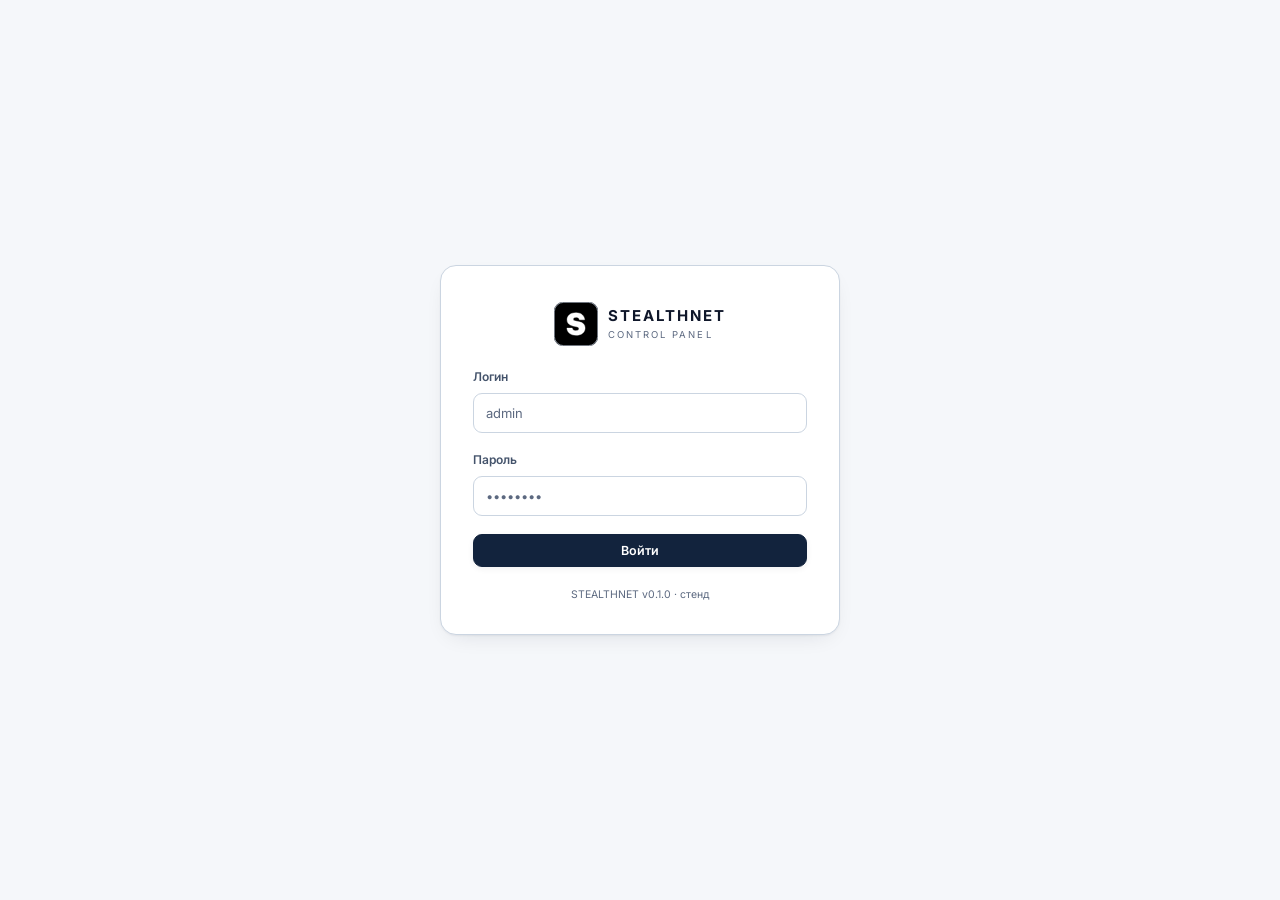
==== web/index.html @ bac50a5b "Allow unassigned nodes throughout installation and profile rehearsals" ====
<!doctype html>
<html lang="ru">
<head>
<meta charset="utf-8">
<meta name="viewport" content="width=device-width, initial-scale=1">
<title>STEALTHNET — панель управления VPN</title>
<link rel="stylesheet" href="app.css?v=20260913photos1">
<link rel="stylesheet" href="nodes-console.css?v=20260913-v015-nodes">
<link rel="stylesheet" href="panel-ui.css?v=20260913-languages2">
<link rel="stylesheet" href="subscription-studio.css?v=20260913-languages2">
<link rel="stylesheet" href="infra-console.css?v=20260913-languages2">
<link rel="stylesheet" href="cabinet-admin.css?v=20260913-languages2">
<link rel="stylesheet" href="panel-release.css?v=20260913-languages2">
<link rel="stylesheet" href="profile-workshop.css?v=20260913-v014-profiles">
</head>
<body>
<div id="app" class="app"></div>
<div class="toasts" id="toasts"></div>
<div id="layers"></div>
<script src="theme.js?v=20260913-languages2"></script>
<script src="i18n.js?v=20260913-v010-profiles"></script>
<script src="core.js?v=20260913-staff-delivery"></script>
<script src="countries.js?v=20260913-languages2"></script>
<script src="charts.js?v=20260913-languages2"></script>
<script src="presets.js?v=20260913-languages2"></script>
<script src="api.js?v=20260913photos1"></script>
<script src="p-home.js?v=20260913-languages2"></script>
<script src="p-sales.js?v=20260913photos1"></script>
<script src="p-users.js?v=20260913-languages2"></script>
<script src="p-infra.js?v=20260913-v010-profiles"></script>
<script src="p-nodes.js?v=20260913-v015-nodes"></script>
<script src="p-bot.js?v=20260913-languages2"></script>
<script src="subscription-studio.js?v=20260913-languages2"></script>
<script src="p-sub.js?v=20260913-languages2"></script>
<script src="p-audit.js?v=20260913-languages2"></script>
<script src="p-cabinet.js?v=20260913-languages2"></script>
<script src="p-team.js?v=20260913-staff-delivery"></script>
<script src="p-tools.js?v=20260913-staff-delivery"></script>
<script src="i18n-extra.js?v=20260913-v015-nodes"></script>
<script src="help-en.js?v=20260913-v015-nodes"></script>
<script src="help.js?v=20260913-v015-nodes"></script>
<script src="nodes-console.js?v=20260913-languages2"></script>
<script src="infra-console.js?v=20260913-languages2"></script>
<script src="panel-release.js?v=20260913-v010-profiles"></script>
<script src="profile-workshop.js?v=20260913-v015-nodes"></script>
<script>bootApp();</script>
</body>
</html>
---- web/app.css ----
@import url('https://fonts.googleapis.com/css2?family=Inter:wght@400;500;600;700&family=JetBrains+Mono:wght@400;500;600&display=swap');
/* ─────────────────────────── ТЕМА ───────────────────────────
   Панель для дела, а не для скриншота: светлый интерфейс по
   умолчанию, тёмный — переключателем в шапке. Ниже только смысловые
   имена: «поверхность», «граница», «опасно». Ни один блок не знает
   конкретных цветов, поэтому смена темы не требует править вёрстку.

   Цвет здесь — признак смысла, а не украшение: акцент означает
   «главное действие», зелёный — «в порядке», красный — «авария», и
   так во всей панели без исключений.                              */
:root{
  --bg:#F5F7FA;              /* рабочая область */
  --sidebar:#FFFFFF;         /* меню и шапка */
  --surface:#FFFFFF;         /* карточки, таблицы */
  --surface-2:#FFFFFF;       /* окна, поля ввода */
  --surface-3:#F1F5F9;       /* чипы, вторичные плашки */
  --surface-4:#E2E8F0;       /* активные вторичные плашки */
  --border:#E4E9F0; --border-hi:#CBD5E1;
  --hover:rgba(15,23,42,.045);
  --shadow:0 1px 2px rgba(15,23,42,.05), 0 8px 24px -12px rgba(15,23,42,.16);
  --shadow-lift:0 12px 40px rgba(15,23,42,.14);
  --shadow-modal:0 24px 70px rgba(15,23,42,.22);
  --scrim:rgba(15,23,42,.42);   /* затемнение под окном */
  --edge-shadow:rgba(15,23,42,.16);  /* подсказка «есть что прокрутить» */
  /* Третий уровень был #748099 — на белом это 3.97:1, ниже нормы для
     мелкого текста, а им набрана половина подписей в панели. Затемнён
     до уровня, который проходит и на белом, и на серых плашках. */
  --text:#0F172A; --text-2:#44536B; --text-3:#5C6980;

  /* Бирюзовый берём тёмного оттенка: на белом фоне светлый бирюзовый
     не проходит по контрасту, и подпись на кнопке становится мутной. */
  /* Главное действие — глубокий тёмно-синий: он даёт нужный контраст на
     белом и выглядит спокойнее кислотной заливки. Бирюзовый оставлен
     акцентом графиков, активных пунктов и фокуса. */
  --primary:#12233D; --primary-hi:#1D3A63; --on-primary:#FFFFFF;
  --accent:#0E7490; --accent-hi:#0891B2; --on-accent:#FFFFFF;
  --accent-dim:#E1F3F8; --accent-glow:rgba(8,145,178,.28);

  --ok:#0C7A53; --warn:#9A5308; --err:#C42B22; --info:#1D4ED8;
  /* Те же цвета, но для текста на своей же светлой подложке: зелёный
     на бледно-зелёном при 11 пикселях не дотягивал до нормы чтения. */
  --ok-ink:#07603F; --warn-ink:#7C4206; --err-ink:#A6231B;
  --info-ink:#1739A8; --violet-ink:#5B21B6;
  --violet:#7C3AED; --cyan:#0E7490; --pink:#BE185D;

  /* Доля цвета в подложке значка или плашки. На светлом фоне заливка
     должна быть едва заметной, на тёмном — плотнее, иначе не видно. */
  --tint:12%;
  --tint-hi:20%;

  /* Код остаётся тёмным в обеих темах: подсветка синтаксиса
     рассчитана на тёмный фон, а светлая её версия читается хуже. */
  --code-bg:#0F172A; --code-fg:#D6E0EE; --code-dim:#64748B;

  --font-ui:'Inter',-apple-system,"SF Pro Text",system-ui,sans-serif;
  --font-mono:'JetBrains Mono',ui-monospace,"SF Mono",Menlo,monospace;
  --r-sm:8px; --r-md:12px; --r-lg:16px;

  /* Шаг сетки. Отступы «на глаз» — главная причина, почему аккуратный
     по частям интерфейс в целом выглядит неряшливо: каждый экран
     оказывается чуть-чуть в своём ритме. Все вертикальные интервалы
     кратны четырём и берутся отсюда. */
  --s-1:4px; --s-2:8px; --s-3:12px; --s-4:16px; --s-5:20px; --s-6:24px; --s-8:32px;

  /* Размеры текста. Их было полтора десятка, включая 13.5 и 12.5 в
     соседних блоках — разница незаметна поодиночке и создаёт кашу
     вместе. Оставлены пять ступеней с ясным назначением. */
  --t-xs:11px;    /* подписи под полями, служебные пометки */
  --t-sm:12px;    /* второстепенный текст, ячейки таблиц */
  --t-md:13px;    /* основной текст интерфейса */
  --t-lg:15px;    /* заголовки карточек и модалок */
  --t-xl:19px;    /* заголовок страницы */
  --t-cap:10.5px; /* НАДПИСИ КАПСОМ */

  /* Заголовок капсом встречается в карточках, таблицах и формах — и
     везде набран по-своему. Один набор на всех. */
  --cap:600 var(--t-cap)/1.2 var(--font-ui);
  --cap-ls:.11em;
}

/* Тёмная тема. Не «то же самое, но чернее»: на тёмном фоне работают
   другие оттенки статусов — тёмно-зелёный со светлого фона на тёмном
   выглядит грязным пятном, поэтому цвета берутся светлее и мягче. */
[data-theme="dark"]{
  --bg:#0B1220;
  --sidebar:#0F172A;
  --surface:#121C2E;
  --surface-2:#16233A;
  --surface-3:#1D2C45;
  --surface-4:#274058;
  --border:rgba(148,163,184,.18); --border-hi:rgba(148,163,184,.34);
  --hover:rgba(255,255,255,.055);
  --shadow:0 1px 2px rgba(0,0,0,.4), 0 8px 24px -12px rgba(0,0,0,.6);
  --shadow-lift:0 12px 40px rgba(0,0,0,.5);
  --shadow-modal:0 24px 70px rgba(0,0,0,.6);
  --scrim:rgba(3,7,18,.66);
  --edge-shadow:rgba(0,0,0,.5);
  --text:#E9EFF8; --text-2:#AFC0D6; --text-3:#93A5BE;

  /* На тёмном фоне тёмно-синяя кнопка сливается с подложкой, поэтому
     главное действие здесь — тот же бирюзовый. */
  --primary:#22D3EE; --primary-hi:#67E8F9; --on-primary:#062733;
  --accent:#22D3EE; --accent-hi:#67E8F9; --on-accent:#062733;
  --accent-dim:rgba(34,211,238,.15); --accent-glow:rgba(34,211,238,.35);

  --ok:#34D399; --warn:#FBBF24; --err:#F87171; --info:#60A5FA;
  --violet:#A78BFA; --cyan:#22D3EE; --pink:#F472B6;
  /* На тёмной подложке текст плашки, наоборот, осветляем: насыщенный
     цвет заливки и такой же цвет текста дают мутное пятно. */
  --ok-ink:#6EE7B7; --warn-ink:#FCD34D; --err-ink:#FCA5A5;
  --info-ink:#93C5FD; --violet-ink:#C4B5FD;

  --tint:16%;
  --tint-hi:26%;
  --code-bg:#080F1C; --code-fg:#CBD5E1; --code-dim:#5C6E88;
}
/* Заливка «цветом смысла»: одна запись вместо десятка rgba, и доля
   подмешивания меняется вместе с темой. */
.tint-ok{background:color-mix(in srgb, var(--ok) var(--tint), transparent)}
.tint-err{background:color-mix(in srgb, var(--err) var(--tint), transparent)}
/* Единый вид всех надписей капсом: раньше каждая задавала свои
   размер, вес и разрядку. */
.card .label,.tbl th,.form-section>h4,.nav-title,.menu .m-title{
  font:var(--cap);letter-spacing:var(--cap-ls);text-transform:uppercase;color:var(--text-3)}
*{margin:0;padding:0;box-sizing:border-box}
html,body{height:100%}
body{background:var(--bg);color:var(--text);font-family:var(--font-ui);font-size:14px;line-height:1.5;-webkit-font-smoothing:antialiased;overflow:hidden}
/* Фон ровный. Сетка «в клеточку» поверх всего — примета шаблонных
   тёмных админок: она ничего не сообщает, зато сразу выдаёт себя. */
::selection{background:var(--accent-dim);color:var(--accent)}
::-webkit-scrollbar{width:10px;height:10px}
::-webkit-scrollbar-thumb{background:var(--border);border-radius:6px;border:3px solid var(--bg)}
::-webkit-scrollbar-thumb:hover{background:var(--border-hi)}
.num{font-family:var(--font-mono);font-variant-numeric:tabular-nums;letter-spacing:-.01em}
svg{flex:none;stroke:currentColor}
button{font-family:var(--font-ui)}

/* ═══ LAYOUT ═══ */
.app{display:grid;grid-template-columns:236px minmax(0,1fr);grid-template-rows:56px minmax(0,1fr) 32px;
  grid-template-areas:"side top" "side main" "side status";height:100vh;position:relative;z-index:1}
.app.auth-mode{display:flex;align-items:center;justify-content:center}

/* ═══ SIDEBAR ═══ */
.side{grid-area:side;background:var(--surface);border-right:1px solid var(--border);display:flex;flex-direction:column;padding:14px 12px 10px;overflow-y:auto}
.logo{display:flex;align-items:center;gap:10px;padding:4px 8px 14px;cursor:pointer}
.logo-mark{position:relative;flex:none;display:inline-flex}
.logo-mark svg{width:100%;height:100%;display:block}
.logo-mark::after{content:"";position:absolute;inset:-3px;border-radius:28%;border:1px solid var(--border-hi);opacity:0;animation:ping 3.6s cubic-bezier(0,0,.2,1) infinite}
@keyframes ping{0%{transform:scale(.78);opacity:.55}70%{transform:scale(1.22);opacity:0}100%{opacity:0}}
.logo-name{font-weight:700;font-size:15px;letter-spacing:.14em}
.logo-sub{font-size:9.5px;color:var(--text-3);letter-spacing:.22em;margin-top:1px}
.nav-group{margin-top:12px}
.nav-title{font-size:10px;font-weight:600;letter-spacing:.16em;color:var(--text-3);text-transform:uppercase;padding:0 10px 5px}
.nav-item{display:flex;align-items:center;gap:10px;padding:6.5px 10px;border-radius:var(--r-sm);color:var(--text-2);cursor:pointer;position:relative;font-weight:500;font-size:13.5px;
  transition:background .16s,color .16s;border:1px solid transparent;user-select:none;text-decoration:none}
.nav-item svg{width:16px;height:16px;stroke:currentColor}
.nav-item:hover{background:var(--hover);color:var(--text)}
.nav-item.active{background:var(--accent-dim);color:var(--accent);border-color:color-mix(in srgb, var(--accent) 14%, transparent)}
.nav-item.active::before{content:"";position:absolute;left:-12px;top:20%;bottom:20%;width:2px;border-radius:2px;background:var(--accent)}
.nav-badge{margin-left:auto;font-size:10.5px;padding:1px 7px;border-radius:20px;background:var(--hover);color:var(--text-2);font-family:var(--font-mono)}
.nav-badge.alert{background:color-mix(in srgb, var(--err) 14%, transparent);color:var(--err)}
.side-bottom{margin-top:auto;padding-top:12px;border-top:1px solid var(--border)}
.side-user{display:flex;align-items:center;gap:10px;padding:8px 10px;border-radius:var(--r-sm);cursor:pointer}
.side-user:hover{background:var(--hover)}
.avatar{width:28px;height:28px;border-radius:8px;flex:none;background:var(--accent-dim);display:flex;align-items:center;justify-content:center;color:var(--accent);font-weight:700;font-size:12px;border:1px solid color-mix(in srgb, var(--accent) 25%, transparent)}
.side-user b{font-size:12.5px;display:block;line-height:1.2}
.side-user span{font-size:11px;color:var(--text-3)}

/* ═══ TOPBAR ═══ */
.top{grid-area:top;display:flex;align-items:center;gap:12px;padding:0 20px;border-bottom:1px solid var(--border);background:color-mix(in srgb, var(--sidebar) 84%, transparent);backdrop-filter:blur(12px)}
.crumb{display:flex;align-items:center;gap:8px;font-size:13px;color:var(--text-3);white-space:nowrap}
.crumb b{color:var(--text);font-weight:600}
.crumb svg{width:12px;height:12px;stroke:var(--text-3)}
.search{margin-left:auto;display:flex;align-items:center;gap:8px;width:280px;background:var(--surface-2);border:1px solid var(--border);border-radius:10px;padding:7px 12px;color:var(--text-3);cursor:pointer;transition:border-color .16s;font-size:13px}
.search:hover{border-color:var(--border-hi)}
.search svg{width:14px;height:14px;stroke:var(--text-3)}
.search .kbd{margin-left:auto}
.kbd{font-family:var(--font-mono);font-size:10.5px;border:1px solid var(--border-hi);border-radius:5px;padding:1px 6px;color:var(--text-2);background:var(--surface-3)}
.env{display:flex;align-items:center;gap:7px;font-family:var(--font-mono);font-size:11px;letter-spacing:.08em;color:var(--accent);background:var(--accent-dim);border:1px solid color-mix(in srgb, var(--accent) 20%, transparent);border-radius:20px;padding:4px 12px;white-space:nowrap}
.env .dot{width:6px;height:6px;border-radius:50%;background:var(--accent);box-shadow:0 0 8px var(--accent-glow);animation:breathe 2.4s ease-in-out infinite}
@keyframes breathe{50%{opacity:.4}}
.icon-btn{width:34px;height:34px;border-radius:9px;display:flex;align-items:center;justify-content:center;border:1px solid var(--border);background:var(--surface-2);cursor:pointer;position:relative;transition:border-color .16s;color:var(--text-2)}
.icon-btn:hover{border-color:var(--border-hi);color:var(--text)}
.icon-btn svg{width:16px;height:16px;stroke:currentColor}
.icon-btn .pip{position:absolute;top:7px;right:8px;width:6px;height:6px;border-radius:50%;background:var(--err);border:2px solid var(--surface-2)}

/* ═══ MAIN ═══ */
.main{grid-area:main;overflow-y:auto;padding:22px 24px 40px;position:relative}
.page-head{display:flex;align-items:flex-start;gap:14px;margin-bottom:18px;flex-wrap:wrap}
.page-head h1{font-size:var(--t-xl);font-weight:700;letter-spacing:-.02em;line-height:1.25}
.page-head .desc{font-size:var(--t-sm);color:var(--text-3);margin-top:var(--s-1);max-width:62ch;line-height:1.5}
.page-head .actions{margin-left:auto;display:flex;gap:8px;align-items:center;flex-wrap:wrap}

/* ═══ STATUSBAR ═══ */
.statusbar{grid-area:status;border-top:1px solid var(--border);background:var(--surface);display:flex;align-items:center;gap:20px;padding:0 20px;font-family:var(--font-mono);font-size:10.5px;color:var(--text-3);white-space:nowrap;overflow:hidden}
.statusbar .item{display:flex;align-items:center;gap:7px}
.statusbar .dot{width:5px;height:5px;border-radius:50%;background:var(--ok)}
.statusbar b{color:var(--text-2);font-weight:500}
.statusbar .right{margin-left:auto;display:flex;gap:20px}

/* ═══ CARDS ═══ */
/* Карточка. Отступы из общей шкалы: раньше в разных местах стояли
   13/15/16/18 пикселей, и ряд карточек выглядел неровным. */
.card{background:var(--surface);border:1px solid var(--border);border-radius:var(--r-lg);
  padding:var(--s-4);position:relative;transition:border-color .2s, box-shadow .2s}
.card:hover{border-color:var(--border-hi)}
/* Ряд карточек одной высоты: содержимое разной длины иначе делает
   соседние карточки разными, и строка «плывёт». */
.grid>.card{height:100%}
.grid{align-items:stretch}
.card .label{font-size:11px;font-weight:600;letter-spacing:.1em;text-transform:uppercase;color:var(--text-3);display:flex;align-items:center;gap:7px}
.card .label svg{width:13px;height:13px;stroke:var(--text-3)}
.metric{font-size:22px;font-weight:650;letter-spacing:-.02em;margin-top:var(--s-2)}
.sub-note{font-size:var(--t-xs);color:var(--text-3);margin-top:var(--s-1)}
/* Элемент сетки по умолчанию не уже своего содержимого: один длинный
   блок кода или адрес без пробелов растягивал колонку, а вместе с ней и
   всю страницу — появлялась горизонтальная прокрутка на ровном месте. */
.grid{display:grid;gap:var(--s-3)}
.grid>*{min-width:0}
.card{min-width:0}
/* Длинные строки без пробелов (ключи, адреса, UUID) переносим, а не
   выталкиваем за край. */
.info-row .v,.sub,.sub-note,.hint{overflow-wrap:anywhere}
.g4{grid-template-columns:repeat(4,1fr)} .g3{grid-template-columns:repeat(3,1fr)} .g2{grid-template-columns:repeat(2,1fr)}
@media(max-width:1200px){.g4{grid-template-columns:repeat(2,1fr)}.g3{grid-template-columns:repeat(2,1fr)}}
.section-h{display:flex;align-items:baseline;gap:var(--s-2);margin:var(--s-5) 0 var(--s-3);flex-wrap:wrap}
.section-h h2{font-size:var(--t-md);font-weight:650;letter-spacing:-.01em}
.section-h span{font-size:var(--t-xs);color:var(--text-3)}
.section-h .spacer{flex:1}

/* ═══ BUTTONS ═══ */
.btn{display:inline-flex;align-items:center;justify-content:center;gap:7px;padding:8px 14px;font-size:12.5px;font-weight:600;border-radius:9px;border:1px solid var(--border-hi);background:var(--surface-2);color:var(--text-2);cursor:pointer;transition:all .16s;white-space:nowrap;user-select:none}
.btn svg{width:14px;height:14px;stroke:currentColor}
.btn:hover{color:var(--text);border-color:var(--border-hi)}
.btn.primary{background:var(--primary);border-color:var(--primary);color:var(--on-primary)}
.btn.primary:hover{background:var(--primary-hi);border-color:var(--primary-hi);color:var(--on-primary)}
.btn.danger{background:color-mix(in srgb, var(--err) 10%, transparent);border-color:color-mix(in srgb, var(--err) 30%, transparent);color:var(--err-ink)}
.btn.danger:hover{background:color-mix(in srgb, var(--err) 18%, transparent)}
.btn.ghost{background:transparent;border-color:transparent}
.btn.ghost:hover{background:var(--hover)}
.btn.sm{padding:5px 10px;font-size:11.5px;border-radius:7px}
.btn.sm svg{width:12px;height:12px}
.btn:disabled{opacity:.45;cursor:not-allowed}
.btn.icon-only{padding:8px;width:32px;height:32px}

/* ═══ SEGMENTED ═══ */
.seg{display:inline-flex;background:var(--surface-2);border:1px solid var(--border);border-radius:8px;padding:2px}
.seg button{border:0;background:transparent;color:var(--text-3);font-size:11.5px;font-weight:500;padding:4px 12px;border-radius:6px;cursor:pointer;white-space:nowrap}
.seg button.on{background:var(--surface-4);color:var(--text)}

/* ═══ FORMS ═══ */
.field{margin-bottom:var(--s-4)}
.field label{display:flex;align-items:center;gap:var(--s-1);font-size:var(--t-sm);font-weight:600;color:var(--text-2);margin-bottom:var(--s-1)}
.field label .req{color:var(--err)}
/* Подсказка мелкая везде, а не только внутри .field: вне поля она
   набиралась основным кеглем и читалась как обычный абзац. */
.hint{font-size:var(--t-xs);color:var(--text-3);margin-top:var(--s-1);line-height:1.5}
.inp{width:100%;background:var(--surface-2);border:1px solid var(--border-hi);border-radius:9px;padding:8.5px 12px;font-size:13px;color:var(--text);font-family:var(--font-ui);outline:none;transition:border-color .16s, box-shadow .16s}
.inp:focus{border-color:color-mix(in srgb, var(--accent) 50%, transparent);box-shadow:0 0 0 3px color-mix(in srgb, var(--accent) 8%, transparent)}
.inp::placeholder{color:var(--text-3)}
.inp.mono{font-family:var(--font-mono);font-size:12.5px}
textarea.inp{resize:vertical;min-height:70px;line-height:1.55}
.inp-row{display:flex;gap:10px}
.inp-row>*{flex:1}
.inp-group{display:flex;align-items:stretch}
.inp-group .inp{border-radius:9px 0 0 9px;border-right:0}
.inp-group .suffix{display:flex;align-items:center;padding:0 12px;background:var(--surface-3);border:1px solid var(--border-hi);border-radius:0 9px 9px 0;font-size:12px;color:var(--text-3);font-family:var(--font-mono)}
select.inp{appearance:none;cursor:pointer;background-image:url("data:image/svg+xml,%3Csvg xmlns='http://www.w3.org/2000/svg' width='12' height='12' viewBox='0 0 24 24' fill='none' stroke='%235C6577' stroke-width='2'%3E%3Cpath d='m6 9 6 6 6-6'/%3E%3C/svg%3E");background-repeat:no-repeat;background-position:right 12px center;padding-right:34px}
select.inp option{background:var(--surface-3);color:var(--text)}
/* Переключатель.

   Было так: выключенный — бледная плашка с тёмной точкой, включённый —
   почти такая же бледная плашка с точкой другого оттенка. На светлой
   теме состояния отличались только цветом точки шириной в четырнадцать
   пикселей, и понять положение с одного взгляда было нельзя.

   Стало: положение читается заливкой всей дорожки — серая или цветная, —
   а бегунок всегда белый. Так работают переключатели в телефонах, и
   разбираться в них не приходится. */
.switch{position:relative;width:38px;height:22px;flex:none;cursor:pointer;display:inline-block}
.switch input{opacity:0;width:0;height:0;position:absolute}
.switch .tr{position:absolute;inset:0;background:var(--border-hi);border-radius:22px;
  transition:background .18s;box-shadow:inset 0 0 0 1px color-mix(in srgb, var(--text) 8%, transparent)}
.switch .tr::after{content:"";position:absolute;top:3px;left:3px;width:16px;height:16px;
  border-radius:50%;background:#fff;transition:transform .18s;
  box-shadow:0 1px 3px rgba(15,23,42,.35)}
.switch input:checked+.tr{background:var(--accent);box-shadow:none}
.switch input:checked+.tr::after{transform:translateX(16px)}
/* Видимый фокус: переключатель часто ставят в таблицу, и добраться до
   него с клавиатуры должно быть можно. */
.switch input:focus-visible+.tr{outline:2px solid var(--accent);outline-offset:2px}
.switch input:disabled+.tr{opacity:.45;cursor:not-allowed}
.switch-row{display:flex;align-items:center;gap:12px;padding:10px 0}
.switch-row .sw-txt{flex:1}
.switch-row .sw-txt b{font-size:13px;font-weight:600;display:block}
.switch-row .sw-txt span{font-size:11.5px;color:var(--text-3)}
.check{display:flex;align-items:center;gap:9px;cursor:pointer;font-size:13px;color:var(--text-2);user-select:none}
.check input{appearance:none;width:16px;height:16px;border:1px solid var(--border-hi);border-radius:5px;background:var(--surface-2);cursor:pointer;position:relative;flex:none;transition:all .15s}
.check input:checked{background:var(--accent);border-color:var(--accent)}
.check input:checked::after{content:"";position:absolute;left:4.5px;top:1.5px;width:4px;height:8px;border:solid var(--on-accent);border-width:0 2px 2px 0;transform:rotate(45deg)}
.chips-select{display:flex;flex-wrap:wrap;gap:7px}
.chip-opt{font-size:12px;padding:5px 12px;border-radius:20px;border:1px solid var(--border-hi);background:var(--surface-2);color:var(--text-2);cursor:pointer;transition:all .15s;user-select:none}
.chip-opt.on{background:var(--accent-dim);border-color:color-mix(in srgb, var(--accent) 40%, transparent);color:var(--accent)}
.quick-chips{display:flex;gap:6px;margin-top:7px;flex-wrap:wrap}
.quick-chips button{font-size:10.5px;font-family:var(--font-mono);padding:2.5px 9px;border-radius:6px;border:1px solid var(--border);background:var(--surface-3);color:var(--text-3);cursor:pointer}
.quick-chips button:hover{color:var(--accent);border-color:color-mix(in srgb, var(--accent) 30%, transparent)}
.slider-row{display:flex;align-items:center;gap:14px}
input[type=range]{flex:1;appearance:none;height:4px;border-radius:3px;background:var(--surface-4);outline:none}
input[type=range]::-webkit-slider-thumb{appearance:none;width:16px;height:16px;border-radius:50%;background:var(--accent);cursor:pointer;box-shadow:0 0 10px color-mix(in srgb, var(--accent) 40%, transparent)}
.form-section{border-top:1px solid var(--border);padding-top:14px;margin-top:16px}
.form-section>h4{font-size:11px;font-weight:600;letter-spacing:.12em;text-transform:uppercase;color:var(--text-3);margin-bottom:12px;display:flex;align-items:center;gap:7px}
.form-section>h4 svg{width:13px;height:13px;stroke:var(--text-3)}

/* ═══ BADGES / STATUS ═══ */
.bdg{display:inline-flex;align-items:center;gap:6px;font-size:11px;font-weight:600;padding:2.5px 10px;border-radius:20px;white-space:nowrap}
.bdg .dot{width:6px;height:6px;border-radius:50%;background:currentColor}
.bdg.ok{color:var(--ok-ink);background:color-mix(in srgb, var(--ok) 10%, transparent)}
.bdg.warn{color:var(--warn-ink);background:color-mix(in srgb, var(--warn) 10%, transparent)}
.bdg.err{color:var(--err-ink);background:color-mix(in srgb, var(--err) 10%, transparent)}
.bdg.info{color:var(--info-ink);background:color-mix(in srgb, var(--info) 10%, transparent)}
.bdg.violet{color:var(--violet-ink);background:color-mix(in srgb, var(--violet) 10%, transparent)}
.bdg.neutral{color:var(--text-2);background:var(--hover)}
.bdg.accent{color:var(--accent);background:var(--accent-dim)}
.bdg.live .dot{animation:breathe 2s infinite}
.chip{font-family:var(--font-mono);font-size:10px;padding:2px 8px;border-radius:5px;background:var(--surface-3);border:1px solid var(--border-hi);color:var(--text-2);white-space:nowrap}
.chip.accent{color:var(--accent);border-color:color-mix(in srgb, var(--accent) 30%, transparent);background:var(--accent-dim)}
.chip.click{cursor:pointer}
.chip.click:hover{border-color:var(--border-hi);color:var(--text)}

/* ═══ TABLE ═══ */
/* Широкая таблица прокручивается вбок, а не обрезается: прежде правые
   столбцы просто исчезали за краем карточки, и о них нельзя было
   догадаться. */
.tbl-wrap{background:var(--surface);border:1px solid var(--border);
  border-radius:var(--r-lg);overflow-x:auto}
.tbl{width:100%;border-collapse:collapse}
.tbl th{text-align:left;padding:9px var(--s-3);border-bottom:1px solid var(--border);
  white-space:nowrap;background:var(--surface)}
/* Строки уплотнены: было под сто пикселей на строку, на экран влезало
   пять клиентов из восьми тысяч. */
.tbl td{padding:8px var(--s-3);border-bottom:1px solid var(--border);
  font-size:var(--t-md);vertical-align:middle}
/* Числа выравниваем по правому краю и одной шириной цифры: колонку с
   трафиком и суммами так можно сравнивать взглядом, не читая. */
.tbl td.n,.tbl th.n{text-align:right;font-variant-numeric:tabular-nums}
/* Палец на строке — обещание, что по ней можно нажать. Журналы и сводки
   ничего не открывают, и обещать там нечего: у них курсор обычный. */
.tbl tbody tr{cursor:pointer}
.tbl.readonly tbody tr{cursor:default}
.tbl tr:last-child td{border-bottom:0}
.tbl tbody tr{transition:background .13s}
.tbl tbody tr:hover{background:var(--hover)}
.tbl tbody tr.selected{background:color-mix(in srgb, var(--accent) 4%, transparent)}
.tbl .mono{font-family:var(--font-mono);font-size:12px}
.sub{font-size:11px;color:var(--text-3);display:block;margin-top:1px}
.cell-main{display:flex;align-items:center;gap:var(--s-2);min-width:0}
.cell-main b{font-size:13px;font-weight:600;display:block;line-height:1.3}
.cell-main .sub{margin-top:0}
.tbl-foot{display:flex;align-items:center;gap:14px;padding:10px 16px;font-size:12px;color:var(--text-3)}
.tbl-foot .pages{margin-left:auto;display:flex;gap:4px}
.tbl-foot .pages button{min-width:26px;height:26px;border-radius:7px;border:1px solid transparent;background:transparent;color:var(--text-3);font-family:var(--font-mono);font-size:11.5px;cursor:pointer}
.tbl-foot .pages button.on{background:var(--surface-3);border-color:var(--border-hi);color:var(--text)}
.tbl-foot .pages button:hover:not(.on){color:var(--text)}
.progress{height:4px;border-radius:3px;background:var(--surface-3);overflow:hidden;min-width:70px}
.progress i{display:block;height:100%;border-radius:3px;background:var(--accent)}
.progress i.warn{background:var(--warn)} .progress i.err{background:var(--err)} .progress i.info{background:var(--info)}
.traffic-cell{min-width:124px;white-space:nowrap}
.traffic-cell .num{white-space:nowrap}
.traffic-cell .num{font-size:11.5px;color:var(--text-2)}
.grip{cursor:grab;color:var(--text-3);display:inline-flex}
.grip svg{width:14px;height:14px}
.status-dot{width:7px;height:7px;border-radius:50%;display:inline-block;flex:none}
.status-dot.ok{background:var(--ok);box-shadow:0 0 7px color-mix(in srgb, var(--ok) 50%, transparent)}
.status-dot.err{background:var(--err);box-shadow:0 0 7px color-mix(in srgb, var(--err) 50%, transparent)}
.status-dot.warn{background:var(--warn)}
.status-dot.off{background:var(--text-3)}

/* ═══ TOOLBAR ═══ */
.toolbar{display:flex;align-items:center;gap:9px;margin-bottom:12px;flex-wrap:wrap}
.toolbar .search-inp{position:relative;width:280px}
.toolbar .search-inp svg{position:absolute;left:11px;top:50%;transform:translateY(-50%);width:14px;height:14px;stroke:var(--text-3);pointer-events:none}
.toolbar .search-inp .inp{padding-left:33px}
.bulk-bar{display:flex;align-items:center;gap:10px;background:var(--accent-dim);border:1px solid color-mix(in srgb, var(--accent) 25%, transparent);border-radius:10px;padding:8px 14px;margin-bottom:12px;font-size:12.5px}
.bulk-bar b{color:var(--accent)}

/* ═══ MODALS & DRAWERS ═══ */
.layer{position:fixed;inset:0;z-index:100;display:flex;align-items:center;justify-content:center}
.layer .ovl{position:absolute;inset:0;background:var(--scrim);backdrop-filter:blur(4px);opacity:0;transition:opacity .2s}
.layer.in .ovl{opacity:1}
/* Окно занимает столько, сколько нужно содержимому. Раньше потолок был
   100vh − 60px: короткая форма всё равно растягивалась почти на весь
   экран, а длинная упиралась в края, и подвал с кнопками оказывался
   вплотную к нижней кромке — казалось, что он обрезан. */
.modal{position:relative;width:520px;max-width:calc(100vw - var(--s-8));
  /* Форма растёт по содержимому — маленькому окну подтверждения незачем
     занимать экран, — но потолок поднят почти до края. */
  max-height:min(94vh, 940px);
  display:flex;flex-direction:column;background:var(--surface-2);
  border:1px solid var(--border-hi);border-radius:var(--r-lg);
  box-shadow:var(--shadow-modal);opacity:0;
  transform:translateY(14px) scale(.98);transition:all .22s cubic-bezier(.2,.7,.2,1)}
.layer.in .modal{opacity:1;transform:none}
.modal.lg{width:720px} .modal.xl{width:900px} .modal.sm{width:420px}

.m-head{display:flex;align-items:center;gap:var(--s-3);padding:var(--s-4) var(--s-5);
  border-bottom:1px solid var(--border);flex:none}
.m-head .m-ic{width:34px;height:34px;border-radius:10px;background:var(--accent-dim);display:flex;align-items:center;justify-content:center;flex:none}
.m-head .m-ic svg{width:16px;height:16px;stroke:var(--accent)}
.m-head .m-ic.danger{background:color-mix(in srgb, var(--err) 12%, transparent)} .m-head .m-ic.danger svg{stroke:var(--err)}
.m-head .m-ic.info{background:color-mix(in srgb, var(--info) 12%, transparent)} .m-head .m-ic.info svg{stroke:var(--info)}
.m-head h3{font-size:var(--t-lg);font-weight:700;line-height:1.3}
.m-head .m-sub{font-size:var(--t-xs);color:var(--text-3);margin-top:2px}
.m-head .x{margin-left:auto;flex:none}

/* Тень у края прокрутки. Без неё непонятно, что содержимое продолжается
   за пределами окна: человек нажимает «Сохранить», не увидев половины
   полей. Тень появляется сама, когда есть что прокручивать. */
.m-body{padding:var(--s-5);overflow-y:auto;flex:1;
  background:
    linear-gradient(var(--surface-2) 30%, transparent) top    /100% 22px local no-repeat,
    linear-gradient(transparent, var(--surface-2) 70%) bottom /100% 22px local no-repeat,
    radial-gradient(farthest-side at 50% 0,   var(--edge-shadow), transparent) top    /100% 11px scroll no-repeat,
    radial-gradient(farthest-side at 50% 100%,var(--edge-shadow), transparent) bottom /100% 11px scroll no-repeat}

/* Кнопки прижаты вправо: подтверждающее действие всегда в одном месте,
   и его не приходится искать глазами в каждом новом окне. */
.m-foot{display:flex;align-items:center;justify-content:flex-end;gap:var(--s-2);
  padding:var(--s-3) var(--s-5);border-top:1px solid var(--border);flex:none;
  background:var(--surface-2);border-radius:0 0 var(--r-lg) var(--r-lg)}
.m-foot .spacer{flex:1}
.m-foot .btn{min-width:96px}

/* «Выдвижная панель» теперь тоже окно, только большое и по центру.
   Полоса шириной в треть экрана заставляла прокручивать карточку
   клиента или ноды там, где рядом пустовала половина монитора: данных
   в них много, и им нужна ширина, а не высота. */
.drawer{position:relative;width:min(1180px, calc(100vw - var(--s-8)));
  /* Карточку открывают, чтобы работать с данными, а их много: занимаем
     почти всю высоту экрана. Раньше окно подгонялось под содержимое, и
     на длинных вкладках (платежи, устройства, активность) приходилось
     прокручивать там, где сверху и снизу пустовало по двести пикселей. */
  height:min(94vh, 1060px);max-height:calc(100vh - var(--s-4));
  display:flex;flex-direction:column;background:var(--surface-2);
  border:1px solid var(--border-hi);border-radius:var(--r-lg);
  box-shadow:var(--shadow-modal);opacity:0;
  transform:translateY(14px) scale(.985);transition:all .24s cubic-bezier(.2,.7,.2,1)}
.layer.in .drawer{transform:none;opacity:1}
/* Размеры остаются осмысленными: не всякой карточке нужен весь экран. */
.drawer.lg{width:min(1180px, calc(100vw - var(--s-8)))}
.drawer.xl{width:min(1440px, calc(100vw - var(--s-8)))}
/* Во весь экран. Нужно там, где содержимое — сплошной текст и лишняя
   ширина сразу идёт в дело: в редакторе конфига потолок в 1440px
   заставлял переносить строки и прокручивать по вертикали при пустых
   полях по бокам. */
.drawer.full{width:calc(100vw - var(--s-4));height:calc(100vh - var(--s-4));max-height:none}
.drawer:not(.lg):not(.xl):not(.full){width:min(940px, calc(100vw - var(--s-8)))}
.drawer .m-foot{border-radius:0 0 var(--r-lg) var(--r-lg)}
/* Содержимое широкого окна раскладываем в две колонки: иначе поля
   растягиваются на всю ширину и строка ввода длиной в метр читается
   хуже короткой. */
.drawer .m-body{padding:var(--s-5) var(--s-6)}
.layer .modal, .layer .drawer{z-index:1}
/* На узком экране окно занимает почти всё: держать поля в 420px, когда
   ширины 700px, значит заставлять прокручивать там, где не нужно. */
@media(max-width:760px){
  .modal,.modal.lg,.modal.xl,.modal.sm{width:calc(100vw - var(--s-4));max-height:calc(100vh - 48px)}
  .drawer,.drawer.lg,.drawer.xl,.drawer.full{width:calc(100vw - var(--s-4));max-height:calc(100vh - 48px);min-height:0}
  .drawer.full{height:calc(100vh - 48px)}
}

/* ═══ TABS ═══ */
.tabs{display:flex;gap:2px;border-bottom:1px solid var(--border);margin-bottom:16px}
.tabs button{border:0;background:transparent;color:var(--text-3);font-size:12.5px;font-weight:600;padding:9px 14px;cursor:pointer;position:relative;font-family:var(--font-ui)}
.tabs button:hover{color:var(--text-2)}
.tabs button.on{color:var(--accent)}
.tabs button.on::after{content:"";position:absolute;left:8px;right:8px;bottom:-1px;height:2px;border-radius:2px;background:var(--accent)}
.tab-pane{display:none} .tab-pane.on{display:block}

/* ═══ STEPPER ═══ */
.stepper{display:flex;align-items:center;gap:0;margin-bottom:20px}
.step{display:flex;align-items:center;gap:9px;font-size:12px;color:var(--text-3)}
.step .s-num{width:24px;height:24px;border-radius:50%;border:1px solid var(--border-hi);display:flex;align-items:center;justify-content:center;font-family:var(--font-mono);font-size:11px;flex:none}
.step.on{color:var(--text)} .step.on .s-num{background:var(--accent);border-color:var(--accent);color:var(--on-accent);font-weight:600}
.step.done{color:var(--accent)} .step.done .s-num{background:var(--accent-dim);border-color:color-mix(in srgb, var(--accent) 40%, transparent);color:var(--accent)}
.step-line{flex:1;height:1px;background:var(--border-hi);margin:0 12px;min-width:24px}

/* ═══ CODE ═══ */
.code{background:var(--code-bg);border:1px solid var(--border);border-radius:10px;font-family:var(--font-mono);font-size:12px;line-height:1.65;color:var(--code-fg);overflow:auto;position:relative}
.code pre{padding:14px 16px;white-space:pre;counter-reset:ln}
/* Длинная команда в одну строку: раньше она обрезалась многоточием, и
   было не видно, что именно копируешь. Переносим по словам целиком. */
.code.wrap pre{white-space:pre-wrap;word-break:break-word}

/* ── выбор страны ── */
.cpick{position:relative}
.cpick-in{display:flex;align-items:center;gap:8px;border:1px solid var(--border-hi);
  border-radius:9px;background:var(--surface);padding:0 10px;transition:border-color .15s}
.cpick-in:focus-within{border-color:var(--accent);box-shadow:0 0 0 3px var(--accent-dim)}
.cpick-flag{font-size:16px;line-height:1;flex:none}
.cpick-q{flex:1;border:0!important;background:transparent!important;padding:9px 0!important;
  box-shadow:none!important;min-width:0}
.cpick-q:focus{outline:0}
.cpick-cc{flex:none;font-size:11.5px;color:var(--text-3);letter-spacing:.04em}
.cpick-list{position:absolute;z-index:60;left:0;right:0;top:calc(100% + 4px);
  max-height:264px;overflow-y:auto;background:var(--surface);border:1px solid var(--border-hi);
  border-radius:10px;box-shadow:var(--shadow);padding:4px}
.cpick-row{display:flex;align-items:center;gap:9px;width:100%;border:0;background:transparent;
  padding:7px 9px;border-radius:7px;cursor:pointer;text-align:left;color:var(--text);font:inherit;
  font-size:13px}
.cpick-row .f{font-size:15px;line-height:1;flex:none}
.cpick-row .n{flex:1;overflow:hidden;text-overflow:ellipsis;white-space:nowrap}
.cpick-row .c{font-size:11px;color:var(--text-3);flex:none}
.cpick-row:hover,.cpick-row.on{background:var(--accent-dim);color:var(--accent)}
.cpick-row.on .c{color:var(--accent)}
.cpick-empty{padding:10px;font-size:12.5px;color:var(--text-3);text-align:center}

/* Шаги установки: нумерованный список, где у каждого пункта заголовок
   и своё содержимое (команда, пояснение). */
.steps{list-style:none;counter-reset:st;margin:0;padding:0}
.steps > li{counter-increment:st;position:relative;padding:0 0 18px 38px}
.steps > li::before{content:counter(st);position:absolute;left:0;top:0;
  width:26px;height:26px;border-radius:50%;display:grid;place-items:center;
  background:var(--accent-dim);color:var(--accent);font-size:12.5px;font-weight:700}
.steps > li:not(:last-child)::after{content:"";position:absolute;left:13px;top:30px;
  bottom:6px;width:1px;background:var(--border)}
.steps .steps-t{font-weight:600;font-size:13.5px;margin:4px 0 8px}
.code.lined pre>span{display:block;counter-increment:ln;padding-left:38px;position:relative}
.code.lined pre>span::before{content:counter(ln);position:absolute;left:0;width:26px;text-align:right;color:var(--code-dim)}
.code .k{color:var(--info)} .code .s{color:var(--accent)} .code .n{color:var(--warn)} .code .c{color:var(--code-dim)}
textarea.code-edit{width:100%;background:var(--code-bg);border:1px solid var(--border);border-radius:10px;font-family:var(--font-mono);font-size:12px;line-height:1.65;color:var(--code-fg);padding:14px 16px;outline:none;resize:vertical;tab-size:2}
/* В полноэкранном слое поле занимает всю оставшуюся высоту: атрибут
   rows задаёт её жёстко, и снизу оставалась пустая полоса, а конфиг
   при этом прокручивался внутри маленького окошка. */
.drawer.full .m-body{display:flex;flex-direction:column;min-height:0}
.drawer.full textarea.code-edit{flex:1;min-height:0;resize:none}
textarea.code-edit:focus{border-color:color-mix(in srgb, var(--accent) 35%, transparent)}
.copy-block{display:flex;align-items:center;gap:10px;background:var(--surface-3);border:1px solid var(--border-hi);border-radius:9px;padding:9px 12px;font-family:var(--font-mono);font-size:12px;color:var(--text-2)}
.copy-block .txt{flex:1;overflow:hidden;text-overflow:ellipsis;white-space:nowrap}
.copy-block button{border:0;background:transparent;color:var(--text-3);cursor:pointer;display:flex;padding:3px}
.copy-block button:hover{color:var(--accent)}
.copy-block button svg{width:14px;height:14px;stroke:currentColor}

/* ═══ MENU (dropdown) ═══ */
.menu{position:fixed;z-index:200;min-width:210px;background:var(--surface-3);border:1px solid var(--border-hi);border-radius:11px;box-shadow:var(--shadow-lift);padding:5px;opacity:0;transform:translateY(6px) scale(.98);transition:all .15s;pointer-events:none}
.menu.in{opacity:1;transform:none;pointer-events:auto}
.menu .mi{display:flex;align-items:center;gap:10px;padding:7.5px 11px;border-radius:7px;font-size:12.5px;font-weight:500;color:var(--text-2);cursor:pointer;user-select:none}
.menu .mi svg{width:14px;height:14px;stroke:currentColor}
.menu .mi:hover{background:var(--hover);color:var(--text)}
.menu .mi.danger{color:var(--err-ink)} .menu .mi.danger:hover{background:color-mix(in srgb, var(--err) 10%, transparent)}
.menu .sep{height:1px;background:var(--border);margin:5px 8px}
.menu .m-title{font-size:10px;font-weight:600;letter-spacing:.12em;text-transform:uppercase;color:var(--text-3);padding:7px 11px 4px}

/* ═══ TOASTS ═══ */
.toasts{position:fixed;bottom:46px;right:20px;z-index:300;display:flex;flex-direction:column;gap:8px}
.toast{display:flex;align-items:center;gap:10px;background:var(--surface-3);border:1px solid var(--border-hi);border-radius:11px;padding:11px 16px;font-size:12.5px;font-weight:500;box-shadow:var(--shadow-lift);opacity:0;transform:translateX(20px);transition:all .25s;max-width:360px}
.toast.in{opacity:1;transform:none}
.toast svg{width:15px;height:15px;flex:none}
.toast.ok svg{stroke:var(--ok)} .toast.err svg{stroke:var(--err)} .toast.info svg{stroke:var(--info)}

/* ═══ MISC ═══ */
.empty{display:flex;flex-direction:column;align-items:center;gap:10px;padding:48px 20px;color:var(--text-3);text-align:center}
.empty svg{width:36px;height:36px;stroke:var(--text-3);opacity:.6}
.empty b{color:var(--text-2);font-size:13.5px}
.empty span{font-size:12px;max-width:340px}
.info-rows{display:flex;flex-direction:column}
.info-row{display:flex;align-items:center;gap:14px;padding:9.5px 0;border-bottom:1px solid var(--border);font-size:12.5px}
.info-row:last-child{border-bottom:0}
.info-row .k{color:var(--text-3);width:170px;flex:none}
.info-row .v{color:var(--text);font-weight:500;display:flex;align-items:center;gap:8px;flex-wrap:wrap;min-width:0}
.info-row .v.mono{font-family:var(--font-mono);font-size:11.5px}
/* Флаг страны. Эмодзи, а не двухбуквенный код: страна узнаётся с одного
   взгляда, а «PL» и «PT» на бегу путаются. Код остаётся подсказкой. */
.cc{width:28px;height:22px;border-radius:5px;background:var(--surface-3);border:1px solid var(--border-hi);
  display:inline-flex;align-items:center;justify-content:center;font-size:14px;line-height:1;flex:none;
  font-family:"Apple Color Emoji","Segoe UI Emoji","Noto Color Emoji",var(--font-mono)}
.avatar-sm{width:26px;height:26px;border-radius:9px;flex:none;display:flex;align-items:center;justify-content:center;font-weight:700;font-size:12px;background:var(--surface-4);border:1px solid var(--border-hi);color:var(--text-2)}
.danger-zone{border:1px solid color-mix(in srgb, var(--err) 25%, transparent);background:color-mix(in srgb, var(--err) 4%, transparent);border-radius:var(--r-md);padding:14px 16px;margin-top:18px}
.danger-zone h4{font-size:12px;color:var(--err-ink);margin-bottom:8px;display:flex;align-items:center;gap:7px}
.danger-zone h4 svg{width:13px;height:13px;stroke:var(--err)}
.accordion .acc-item{border:1px solid var(--border);border-radius:var(--r-md);margin-bottom:10px;overflow:hidden;background:var(--surface)}
.accordion .acc-head{display:flex;align-items:center;gap:11px;padding:12px 16px;cursor:pointer;user-select:none;font-size:13px;font-weight:600}
.accordion .acc-head svg.chev{width:14px;height:14px;stroke:var(--text-3);margin-left:auto;transition:transform .2s}
.accordion .acc-item.open .acc-head svg.chev{transform:rotate(180deg)}
.accordion .acc-head .a-ic{width:28px;height:28px;border-radius:8px;background:var(--surface-3);display:flex;align-items:center;justify-content:center}
.accordion .acc-head .a-ic svg{width:14px;height:14px;stroke:var(--text-2)}
.accordion .acc-body{display:none;padding:4px 16px 16px;border-top:1px solid var(--border)}
.accordion .acc-item.open .acc-body{display:block}
.qr-box{width:216px;height:216px;margin:0 auto;background:#fff;border-radius:14px;padding:12px;display:flex;align-items:center;justify-content:center}
.qr-box canvas{width:100%;height:100%;image-rendering:pixelated}
.tag-pill{color:var(--violet-ink);display:inline-flex;font-family:var(--font-mono);font-size:10.5px;letter-spacing:.06em;padding:2px 9px;border-radius:6px;background:color-mix(in srgb, var(--violet) 12%, transparent);color:var(--violet);border:1px solid color-mix(in srgb, var(--violet) 25%, transparent)}
.spin{animation:spin 1s linear infinite}
@keyframes spin{to{transform:rotate(360deg)}}
.loader-box{display:flex;flex-direction:column;align-items:center;gap:14px;padding:34px 20px}
.loader-box .ring{width:40px;height:40px;border-radius:50%;border:3px solid var(--surface-4);border-top-color:var(--accent);animation:spin .9s linear infinite}
.console{background:var(--code-bg);border:1px solid var(--border);border-radius:10px;font-family:var(--font-mono);font-size:11.5px;line-height:1.7;color:var(--code-fg);padding:14px 16px;min-height:140px;max-height:260px;overflow-y:auto;white-space:pre-wrap}
.console .dim{color:var(--code-dim)} .console .e{color:var(--err)} .console .w{color:var(--warn)}
.heat{display:inline-block;width:100%;text-align:right;padding:4px 8px;border-radius:6px;font-family:var(--font-mono);font-size:11.5px}
.link{color:var(--info);cursor:pointer;text-decoration:none}
.link:hover{text-decoration:underline}
/* Двухколоночная форма. Поле-сирота в конце растягиваем на обе колонки:
   одинокая ячейка слева и пустота справа выглядят как недоделанная
   вёрстка, хотя это просто нечётное число полей. */
.two-col{display:grid;grid-template-columns:1fr 1fr;gap:0 var(--s-6)}
.two-col>*:last-child:nth-child(odd){grid-column:1 / -1}
.two-col>.no-span{grid-column:auto}
@media(max-width:760px){.two-col{grid-template-columns:1fr}}

/* auth */
.auth-card{width:400px;max-width:calc(100vw - 40px);background:var(--surface);border:1px solid var(--border-hi);border-radius:20px;padding:34px 32px;position:relative;z-index:1}
.auth-card .logo{justify-content:center;padding-bottom:22px;cursor:default}

@media (prefers-reduced-motion: reduce){*,*::before,*::after{animation:none!important;transition:none!important}}

/* ── Строка ноды ───────────────────────────────────────────────
   Отдельный блок, а не строка таблицы: рабочую ноду от нерабочей
   нужно отличать не читая, поэтому состояние задаёт цвет левой
   кромки и подложки.

   Состояний три, и путать их нельзя: «выключена администратором» —
   штатная ситуация, а «не выходит на связь» — авария, к которой
   надо идти прямо сейчас. */
.node-list{display:flex;flex-direction:column;gap:8px}
.node-row{position:relative;padding:12px 16px 12px 20px;border-radius:var(--r-md);
  border:1px solid var(--border);background:var(--surface);cursor:pointer;
  box-shadow:var(--shadow);transition:background .12s,border-color .12s}
.node-row::before{content:"";position:absolute;left:0;top:0;bottom:0;width:3px;
  border-radius:var(--r-md) 0 0 var(--r-md)}

.node-row.is-on{border-color:color-mix(in srgb, var(--ok) 28%, transparent);background:linear-gradient(90deg,color-mix(in srgb, var(--ok) 5%, transparent),transparent 45%),var(--surface)}
.node-row.is-on::before{background:var(--ok)}
.node-row.is-on:hover{border-color:color-mix(in srgb, var(--ok) 45%, transparent)}

.node-row.is-off{border-color:color-mix(in srgb, var(--err) 32%, transparent);background:linear-gradient(90deg,color-mix(in srgb, var(--err) 6%, transparent),transparent 45%),var(--surface)}
.node-row.is-off::before{background:var(--err)}
.node-row.is-off:hover{border-color:color-mix(in srgb, var(--err) 50%, transparent)}

/* Выключенная — приглушена целиком: она не сломана, на неё просто
   не нужно смотреть. */
.node-row.is-muted{opacity:.62}
.node-row.is-muted::before{background:var(--text-3)}
.node-row.is-muted:hover{opacity:.85}

.nr-head{display:flex;align-items:center;gap:10px;min-width:0}
.nr-state{display:inline-flex;align-items:center;justify-content:center;width:26px;height:26px;
  border-radius:8px;flex:none}
.nr-state.on{background:color-mix(in srgb, var(--ok) 16%, transparent);color:var(--ok-ink);box-shadow:0 0 0 1px color-mix(in srgb, var(--ok) 30%, transparent)}
.nr-state.off{background:color-mix(in srgb, var(--err) 16%, transparent);color:var(--err-ink);box-shadow:0 0 0 1px color-mix(in srgb, var(--err) 32%, transparent)}
.nr-state.muted{background:var(--surface-3);color:var(--text-3)}
.nr-online{min-width:58px;justify-content:center}
.nr-name{font-size:13px;white-space:nowrap;overflow:hidden;text-overflow:ellipsis;max-width:230px}
.nr-addr{font-size:11.5px;color:var(--text-2);white-space:nowrap}
.nr-traffic{margin-left:auto;text-align:right;flex:none;display:flex;flex-direction:column;gap:1px}
.nr-traffic .num{font-size:13px;font-weight:600}
.nr-traffic .sub-note{font-size:10px}
.nr-meta{display:flex;flex-direction:column;gap:2px;align-items:flex-end;flex:none;
  font-size:10.5px;color:var(--text-2);white-space:nowrap}
.nr-meta span{display:inline-flex;align-items:center;gap:4px}
.nr-sub{display:flex;align-items:center;gap:14px;margin-top:8px;padding-left:36px;
  font-size:11.5px;color:var(--text-2);flex-wrap:wrap}
.nr-sub .mono{display:inline-flex;align-items:center;gap:4px}
.nr-cpu{display:inline-flex;align-items:center;gap:7px;min-width:150px}
.nr-cpu .label{font-size:9.5px}
.nr-cpu .num{font-size:11px;min-width:34px;text-align:right}
.progress.mini{height:4px;width:70px;flex:none}
.nr-dl{color:var(--accent)}
.nr-ul{color:var(--info)}
.stat-ic{display:inline-flex;align-items:center;justify-content:center;width:34px;height:34px;
  border-radius:10px;background:var(--surface-3);color:var(--text-2);flex:none}
.stat-ic.err{background:color-mix(in srgb, var(--err) 12%, transparent);color:var(--err)}

/* Системная панель в редакторе ноды: то, что нельзя поменять,
   но по чему принимают решение — какой сервер, сколько памяти,
   давно ли поднят. */
.sys-grid{display:grid;grid-template-columns:1fr 1fr;gap:10px}
.sys-cell{background:var(--surface-2);border:1px solid var(--border);border-radius:10px;padding:10px 12px}
.sys-cell .label{font-size:9.5px;margin-bottom:3px}
.sys-cell .v{font-size:12.5px;font-weight:600}
.sys-cell .v.mono{font-size:11.5px;font-weight:500;word-break:break-word}
@media (max-width:900px){ .nr-meta,.nr-addr{display:none} .nr-sub{padding-left:0} }

/* ── Цвет как признак смысла ───────────────────────────────────
   Один показатель — один цвет во всей панели: клиенты всегда
   зелёные, трафик всегда фиолетовый. Тогда взгляд находит нужное
   число по цвету, не читая подпись. */
.stat-ic.t-ok{background:color-mix(in srgb, var(--ok) 14%, transparent);color:var(--ok)}
.stat-ic.t-cyan{background:color-mix(in srgb, var(--cyan) 14%, transparent);color:var(--cyan)}
.stat-ic.t-info{background:color-mix(in srgb, var(--info) 14%, transparent);color:var(--info)}
.stat-ic.t-violet{background:color-mix(in srgb, var(--violet) 14%, transparent);color:var(--violet)}
.stat-ic.t-warn{background:color-mix(in srgb, var(--warn) 14%, transparent);color:var(--warn)}
.stat-ic.t-pink{background:color-mix(in srgb, var(--pink) 14%, transparent);color:var(--pink)}
.stat-ic.err{background:color-mix(in srgb, var(--err) 16%, transparent);color:var(--err)}

/* Карточка должна читаться как отдельный предмет, а не как участок
   фона: своя поверхность, граница и мягкая тень под ней. */
.card{box-shadow:var(--shadow)}
.card::after{content:"";position:absolute;inset:0 0 auto;height:1px;border-radius:var(--r-lg) var(--r-lg) 0 0;
  background:linear-gradient(90deg,transparent,var(--border),transparent);pointer-events:none}

/* Боковое меню отдельным тоном — граница рабочей области видна без
   линии-разделителя. */
aside,.sidebar{background:var(--sidebar)}
.nav-title{color:var(--text-3);border-top:1px solid var(--border);padding-top:12px;margin-top:4px}
.nav-group:first-child .nav-title{border-top:0;padding-top:0}

/* Значки статуса: фон плотнее и с обводкой, иначе на тёмной
   поверхности они выглядят серыми пятнами. */
.bdg{border:1px solid transparent}
.bdg.ok{background:color-mix(in srgb, var(--ok) 16%, transparent);border-color:color-mix(in srgb, var(--ok) 28%, transparent)}
.bdg.warn{background:color-mix(in srgb, var(--warn) 16%, transparent);border-color:color-mix(in srgb, var(--warn) 30%, transparent)}
.bdg.err{background:color-mix(in srgb, var(--err) 16%, transparent);border-color:color-mix(in srgb, var(--err) 30%, transparent)}
.bdg.info{background:color-mix(in srgb, var(--info) 16%, transparent);border-color:color-mix(in srgb, var(--info) 30%, transparent);color:var(--info)}
.bdg.accent{background:var(--accent-dim);border-color:color-mix(in srgb, var(--accent) 30%, transparent);color:var(--accent)}
.bdg.neutral{background:var(--surface-3);border-color:var(--border-hi);color:var(--text-2)}

/* Строки таблиц: чередование и заметная подсветка под курсором —
   на длинном списке взгляд иначе теряет строку. */
.tbl tbody tr:nth-child(even){background:var(--hover)}
.tbl tbody tr:hover{background:var(--surface-2)}
.tbl thead th{background:var(--surface-2);color:var(--text-2)}

.chip{background:var(--surface-3);border:1px solid var(--border);color:var(--text-2)}
.chip.accent{background:var(--accent-dim);border-color:color-mix(in srgb, var(--accent) 25%, transparent);color:var(--accent)}
.inp{background:var(--surface-2);border-color:var(--border-hi)}
.inp:focus{border-color:color-mix(in srgb, var(--accent) 45%, transparent);box-shadow:0 0 0 3px var(--accent-dim)}

/* Внутри строки ноды тоже нужен цвет: иначе десять одинаково серых
   чисел, и какое из них важное — непонятно. */
.nr-online{background:color-mix(in srgb, var(--ok) 14%, transparent);border-color:color-mix(in srgb, var(--ok) 28%, transparent);color:var(--ok-ink)}
/* Трафик — обычное число, а не цветное пятно: фиолетовый здесь ничего
   не сообщал, а цвет в панели закреплён за смыслом. */
.nr-traffic .num{color:var(--text)}
.nr-state.ok{box-shadow:0 0 0 1px color-mix(in srgb, var(--ok) 25%, transparent)}
.nr-state.err{box-shadow:0 0 0 1px color-mix(in srgb, var(--err) 30%, transparent)}
.node-row .cc{background:var(--surface-3);color:var(--text);border-color:var(--border-hi)}
.progress{background:var(--surface-3)}
.progress i{background:var(--accent)}
.progress i.warn{background:var(--warn)}
.progress i.err{background:var(--err)}

/* Рабочая область чуть светлее краёв: видно, где заканчивается меню
   и начинается содержимое, без жирной линии между ними. */
main{background:linear-gradient(180deg, var(--hover), transparent 320px)}

/* Значок провайдера: логотип или цветная монограмма. */
.pv-logo{border-radius:50%;object-fit:cover;flex:none;background:var(--surface-3)}
.pv-mono{display:inline-flex;align-items:center;justify-content:center;width:18px;height:18px;
  border-radius:50%;flex:none;font-size:10px;font-weight:700;line-height:1;
  color:var(--pv);background:color-mix(in srgb, var(--pv) 18%, transparent);
  border:1px solid color-mix(in srgb, var(--pv) 40%, transparent)}
.pv-badge{display:inline-flex;align-items:center;gap:6px;padding:3px 9px 3px 4px;border-radius:20px;
  background:var(--surface-3);border:1px solid var(--border);font-size:11px;font-weight:600;
  color:var(--text-2);white-space:nowrap}
.pv-badge .pv-logo,.pv-badge .pv-mono{width:16px;height:16px;font-size:9px}

/* ═══ ГРАФИКИ ═══
   Оформление здесь, а не в charts.js: цвета и отступы у графиков те же,
   что у остальной панели, и меняться должны вместе с ней. */
.chart{position:relative;width:100%;display:flex;flex-direction:column}

/* Поле построения. Сетка и подписи лежат разметкой поверх SVG: внутри
   растянутого SVG текст и линии масштабируются вместе с ним и выходят
   раздутыми. */
/* Полоса слева под подписи оси. Ширину задаёт сам график по самой
   длинной подписи — фиксированная не вмещала «$300.00», и он вылезал
   за карточку. */
.ch-plot{position:relative;flex:1;min-height:0;margin-left:var(--ch-pad,4ch)}
.ch-svg{position:absolute;inset:0;width:100%;height:100%;display:block;
  /* Глобальное svg{stroke:currentColor} иначе обводит всё внутри,
     включая заливку области, — получались чёрные контуры. */
  stroke:none}

.ch-row{position:absolute;left:0;right:0;height:0;border-top:1px dashed var(--border);pointer-events:none}
.ch-ylab{position:absolute;right:calc(100% + 6px);top:-0.6em;
  font:500 var(--t-xs)/1 var(--font-mono);color:var(--text-3);white-space:nowrap}

.ch-axis{position:relative;height:16px;margin:var(--s-1) 0 0 var(--ch-pad,4ch)}
.ch-xlab{position:absolute;transform:translateX(-50%);
  font:500 var(--t-xs)/1 var(--font-mono);color:var(--text-3);white-space:nowrap}
/* Подписи дат по краям: по центру первая уходит влево за поле, а
   последняя — вправо за карточку. */
.ch-xlab-first{transform:none}
.ch-xlab-last{transform:translateX(-100%)}


/* Полосы наведения. Прозрачные, во всю высоту: попасть мышью в линию
   толщиной два пикселя нельзя, а в полосу — всегда. */
.ch-hits{position:absolute;inset:0}
.ch-hit{position:absolute;top:0;bottom:0;transform:translateX(-50%);display:block;
  background:transparent;transition:background .12s;cursor:crosshair}
.ch-hit:hover{background:color-mix(in srgb, var(--ch,var(--accent)) 8%, transparent)}

.ch-dot{position:absolute;width:9px;height:9px;border-radius:50%;
  background:var(--ch,var(--accent));border:2px solid var(--surface);
  transform:translate(-50%,-50%);opacity:0;transition:opacity .12s;pointer-events:none;
  box-shadow:0 0 0 3px color-mix(in srgb, var(--ch,var(--accent)) 22%, transparent)}
.ch-dot.on{opacity:1}

.ch-tip{position:absolute;top:0;transform:translate(-50%,-115%);pointer-events:none;
  background:var(--surface-4);border:1px solid var(--border-hi);border-radius:7px;
  padding:4px 9px;font:600 var(--t-xs)/1.3 var(--font-mono);color:var(--text);
  white-space:nowrap;opacity:0;transition:opacity .12s;box-shadow:var(--shadow-lift);z-index:2}
.ch-tip.on{opacity:1}
.ch-tip.edge-l{transform:translate(-8px,-115%)}
.ch-tip.edge-r{transform:translate(calc(-100% + 8px),-115%)}

.chart-empty{display:flex;flex-direction:column;align-items:center;justify-content:center;gap:7px;
  color:var(--text-3);font-size:var(--t-sm);border:1px dashed var(--border);border-radius:var(--r-md);
  background:color-mix(in srgb, var(--surface-3) 45%, transparent)}
.chart-empty svg{stroke:var(--text-3);opacity:.55}

/* Та же беда, что у большого графика: глобальное svg{stroke:currentColor}
   обводит заливку спарклайна чёрным. Обводку задаём только линии. */
.spark{display:block;width:100%;height:30px;margin-top:auto;stroke:none}

.donut{position:relative;flex:none}
.donut svg{display:block;width:100%;height:100%}
.ch-seg{transition:opacity .15s} .donut:hover .ch-seg{opacity:.5} .ch-seg:hover{opacity:1}
.donut-mid{position:absolute;inset:0;display:flex;flex-direction:column;align-items:center;justify-content:center;gap:1px;pointer-events:none}
.donut-mid b{font-size:22px;font-weight:700;line-height:1}
.donut-mid span{font-size:var(--t-xs);color:var(--text-3)}
.donut-legend{display:flex;flex-direction:column;gap:7px;flex:1;min-width:0}
.dl-row{display:flex;align-items:center;gap:8px;font-size:var(--t-sm)}
.dl-row i{width:8px;height:8px;border-radius:3px;flex:none}
.dl-row span{color:var(--text-2);overflow:hidden;text-overflow:ellipsis;white-space:nowrap}
.dl-row b{margin-left:auto;font-family:var(--font-mono);font-weight:600}

.rank{display:flex;flex-direction:column;gap:9px}
/* Подпись не должна съедать полосу: в узкой карточке от неё оставалось
   шестьдесят пикселей, и сравнивать было нечего. */
.rank-row{display:grid;grid-template-columns:minmax(0,116px) minmax(70px,1fr) auto;
  align-items:center;gap:var(--s-2)}
.rank-lbl{display:flex;align-items:center;gap:7px;font-size:var(--t-sm);color:var(--text-2);min-width:0}
.rank-lbl span{overflow:hidden;text-overflow:ellipsis;white-space:nowrap}
.rank-bar{height:8px;border-radius:5px;background:var(--surface-3);overflow:hidden}
.rank-bar i{display:block;height:100%;border-radius:5px;transition:width .4s cubic-bezier(.2,.7,.2,1)}
.rank-val{font-size:var(--t-sm);color:var(--text);font-weight:600;white-space:nowrap}

.heat{display:flex;flex-direction:column;gap:3px}
.hm-row{display:flex;align-items:center;gap:3px}
.hm-day{width:24px;font-size:9.5px;color:var(--text-3);flex:none}
.hm-row i{flex:1;height:13px;border-radius:3px;display:block;min-width:0}
.hm-axis{display:flex;justify-content:space-between;padding-left:27px;margin-top:3px;
  font:500 9.5px var(--font-mono);color:var(--text-3)}

/* ═══ КАРТОЧКА ПОКАЗАТЕЛЯ ═══
   Одинаковый скелет у всех: подпись, число, пояснение, спарклайн. Пока
   каждая карточка была устроена по-своему, ряд выглядел развалившимся —
   у одной пусто снизу, у другой число вдвое крупнее соседнего. */
.kpi{display:flex;flex-direction:column;min-height:126px;padding:var(--s-4) var(--s-4) var(--s-2)}
.kpi-val{font-size:26px;font-weight:650;letter-spacing:-.02em;line-height:1.15;margin-top:var(--s-2)}
.kpi-note{display:flex;align-items:center;gap:var(--s-2);flex-wrap:wrap;
  font-size:var(--t-xs);color:var(--text-3);margin-top:var(--s-1);min-height:18px}
.kpi .spark{margin-top:var(--s-2)}
.bdg.sm{font-size:10px;padding:1.5px 7px}

/* ═══ ЛЕНТА СОБЫТИЙ ═══ */
.feed{display:flex;flex-direction:column;max-height:calc(100vh - 190px);overflow:hidden}
.feed-head{display:flex;align-items:center;gap:var(--s-2);padding:var(--s-4) var(--s-4) var(--s-3);
  border-bottom:1px solid var(--border);flex:none}
.feed-head h3{font-size:var(--t-md);font-weight:600}
.feed-head .live{display:inline-flex;align-items:center;gap:5px;margin-left:auto;
  font:600 9.5px/1 var(--font-mono);letter-spacing:.14em;color:var(--err)}
.feed-head .live svg{stroke:var(--err);animation:breathe 1.8s infinite}
.feed-list{overflow-y:auto;flex:1}
.feed-row{display:flex;gap:var(--s-3);padding:var(--s-3) var(--s-4);border-bottom:1px solid var(--border)}
.feed-row:last-child{border-bottom:0}
.feed-ic{width:30px;height:30px;border-radius:9px;flex:none;display:flex;align-items:center;justify-content:center}
.feed-row b{font-size:var(--t-sm);font-weight:600;display:block;line-height:1.35}
.feed-row p{font-size:var(--t-xs);color:var(--text-2);white-space:nowrap;overflow:hidden;text-overflow:ellipsis;margin-top:1px}
.feed-time{font-size:10px;color:var(--text-3);padding-top:2px;flex:none}
.feed-actions{padding:var(--s-3);border-top:1px solid var(--border);
  display:grid;grid-template-columns:1fr 1fr;gap:var(--s-2);flex:none}
@media(max-width:1100px){
  .grid[style*="2fr 1fr"]{grid-template-columns:1fr!important}
  .feed{max-height:none;position:static!important}
}

/* Показатель в строке ноды: короткая подпись + значение. Подпись
   приглушена, значение — основным цветом, поэтому строка читается
   как таблица, а не как ряд чисел подряд. */
.nr-stat{display:inline-flex;align-items:center;gap:5px;white-space:nowrap}
.nr-stat .label{font:600 9px/1 var(--font-ui);letter-spacing:.1em;color:var(--text-3);text-transform:uppercase}
.nr-stat .label svg{stroke:var(--text-3);width:10px;height:10px;display:block}
.nr-stat .num{font-size:var(--t-xs);color:var(--text-2)}

/* Высокое окно и короткая вкладка: чтобы форма не висела сверху с дырой
   под собой, опасные действия уезжают к нижнему краю — там их и ищут,
   и заодно они дальше от полей, которые правят чаще всего. */
.drawer .m-body{display:flex;flex-direction:column}
.drawer .m-body>.tab-pane.on{display:flex;flex-direction:column;flex:1;min-height:0}
.drawer .danger-zone{margin-top:auto}

/* ═══ ВЫБОР ЗАГОТОВКИ ПРОФИЛЯ ═══ */
.preset-list{display:grid;grid-template-columns:1fr 1fr;gap:var(--s-2)}
@media(max-width:760px){.preset-list{grid-template-columns:1fr}}
.preset-card{align-items:flex-start;gap:var(--s-2);padding:var(--s-3);
  border:1px solid var(--border);border-radius:var(--r-md);background:var(--surface);
  transition:border-color .15s, background .15s}
.preset-card:hover{border-color:var(--border-hi)}
.preset-card.on{border-color:color-mix(in srgb, var(--accent) 45%, transparent);background:var(--accent-dim)}
.preset-card b{display:block;font-size:var(--t-md);font-weight:600;line-height:1.3}
.preset-desc{display:block;font-size:var(--t-xs);color:var(--text-3);margin-top:3px;line-height:1.45}

/* Карточка, по которой можно нажать. Палец и лёгкий подъём — обещание,
   что за ней что-то откроется; без них карточка выглядит справкой. */
.card-click{cursor:pointer}
.card-click:hover{border-color:var(--border-hi);box-shadow:var(--shadow)}
.card-click:active{transform:translateY(1px)}

/* ═══ ПЛИТКА КАРТОЧЕК ═══
   Карточки одинаковой ширины, сколько бы их ни было: обычная сетка из
   трёх колонок растягивала единственную карточку во весь экран. */
.tile-grid{display:grid;gap:var(--s-3);
  grid-template-columns:repeat(auto-fill, minmax(280px, 1fr))}

/* Карточка сквада: шапка, две цифры мелким, состав чипами. */
.sq-card{display:flex;flex-direction:column;gap:var(--s-3);padding:var(--s-3) var(--s-4)}
.sq-head{display:flex;align-items:center;gap:var(--s-2);min-width:0}
.sq-ic{background:color-mix(in srgb, var(--violet) 12%, transparent);
  border-color:color-mix(in srgb, var(--violet) 30%, transparent);color:var(--violet-ink)}
.sq-name{flex:1;min-width:0}
.sq-name b{font-size:var(--t-md);font-weight:600;display:block;line-height:1.3;
  overflow:hidden;text-overflow:ellipsis;white-space:nowrap}
.sq-name .sub{margin-top:1px}
.sq-meta{display:flex;gap:var(--s-4);font-size:var(--t-xs);color:var(--text-3)}
.sq-meta span{display:inline-flex;align-items:center;gap:5px;font-family:var(--font-mono)}
.sq-meta svg{stroke:var(--text-3)}
.sq-inb{display:flex;gap:5px;flex-wrap:wrap}

/* ── кнопка подсказки ── */
.help-btn{flex:none;width:24px;height:24px;border-radius:50%;border:1px solid var(--border-hi);
  background:var(--surface);color:var(--text-3);font:inherit;font-size:13px;font-weight:700;
  line-height:1;cursor:pointer;display:grid;place-items:center;align-self:center}
.help-btn:hover{border-color:var(--accent);color:var(--accent);background:var(--accent-dim)}
.btn.sm[data-help-cfg]{width:30px;padding:0;justify-content:center;font-weight:700}

/* Строка списка ссылок: подпись, адрес и кнопка «убрать». */
.doc-row{display:grid;grid-template-columns:1fr 1.6fr auto;gap:8px;margin-bottom:8px;
  align-items:center}
.doc-row .btn.icon-only{width:32px;height:32px;padding:6px;color:var(--text-3)}
.doc-row .btn.icon-only:hover{color:var(--err);border-color:var(--err)}
@media(max-width:900px){ .doc-row{grid-template-columns:1fr auto} .doc-row .mono{grid-column:1/-1} }

/* ═══ РЕДАКТОР КОНФИГА ═══
   Отдельная страница, а не слой поверх: конфиг правят подолгу, с
   переключением на другие вкладки и обратно, и всплывающее окно для
   такой работы тесно. Раскладка на две колонки — текст и разбор рядом:
   ошибку видно, не закрывая редактор. */
.cfg-page{display:flex;flex-direction:column;gap:var(--s-3);
  /* Высота считается от окна: редактор должен занимать всё, что есть,
     иначе снизу остаётся пустая полоса, а текст прокручивается в
     маленьком окошке посреди экрана. */
  height:calc(100vh - 132px);min-height:420px}
.cfg-bar{display:flex;align-items:center;gap:var(--s-2);flex-wrap:wrap}
.cfg-main{display:grid;grid-template-columns:minmax(0,1fr) 300px;gap:var(--s-3);
  flex:1;min-height:0}
@media(max-width:1180px){ .cfg-main{grid-template-columns:minmax(0,1fr)} .cfg-side{display:none} }

/* Само поле. Подсветка лежит слоем под прозрачным textarea — оба
   набраны одним шрифтом с одинаковыми отступами, иначе символы
   разъезжаются и подсветка перестаёт совпадать с текстом. */
.cfg-edit{position:relative;display:flex;min-height:0;background:var(--code-bg);
  border:1px solid var(--border);border-radius:12px;overflow:hidden}
.cfg-edit:focus-within{border-color:color-mix(in srgb, var(--accent) 45%, transparent)}
.cfg-gutter{flex:none;padding:14px 10px 14px 14px;text-align:right;overflow:hidden;
  color:var(--code-dim);background:color-mix(in srgb, #000 14%, var(--code-bg));
  border-right:1px solid color-mix(in srgb, #fff 7%, transparent);
  user-select:none}
.cfg-gutter b{display:block;font-weight:400;cursor:pointer}
.cfg-gutter b.bad{color:var(--err);font-weight:700}
.cfg-wrap{position:relative;flex:1;min-width:0;overflow:hidden}
.cfg-hl,.cfg-area{
  position:absolute;inset:0;margin:0;border:0;padding:14px 16px;
  font-family:var(--font-mono);font-size:12.5px;line-height:1.65;
  white-space:pre;overflow:auto;tab-size:2}
.cfg-hl{pointer-events:none;color:var(--code-fg);z-index:0}
.cfg-area{background:transparent;color:transparent;caret-color:var(--code-fg);
  resize:none;outline:none;z-index:1;-webkit-text-fill-color:transparent}
.cfg-area::selection{background:color-mix(in srgb, var(--accent) 42%, transparent)}
.cfg-gutter,.cfg-hl,.cfg-area{font-family:var(--font-mono);font-size:12.5px;line-height:1.65}
.cfg-hl .k{color:#7DD3FC} .cfg-hl .s{color:#A5B4FC}
.cfg-hl .n{color:#FCD34D} .cfg-hl .b{color:#F0ABFC} .cfg-hl .p{color:var(--code-dim)}
/* Строка с ошибкой разбора — подложкой, чтобы её было видно и в
   прокрутке, и в свёрнутом состоянии панели разбора. */
.cfg-hl i.bad{display:block;background:color-mix(in srgb, var(--err) 22%, transparent);
  font-style:normal;border-radius:3px}

/* Правая колонка: состав конфига и результат проверки. */
.cfg-side{display:flex;flex-direction:column;gap:var(--s-3);min-height:0;overflow-y:auto}
.cfg-box{background:var(--surface-2);border:1px solid var(--border);border-radius:12px;
  padding:var(--s-3) var(--s-4)}
.cfg-box h4{font-size:11px;font-weight:700;letter-spacing:.06em;text-transform:uppercase;
  color:var(--text-3);margin:0 0 10px}
.cfg-inb{display:flex;align-items:center;gap:8px;padding:7px 8px;border-radius:8px;
  cursor:pointer;font-size:12px}
.cfg-inb:hover{background:var(--hover)}
.cfg-inb .t{font-family:var(--font-mono);font-weight:600;flex:1;overflow:hidden;
  text-overflow:ellipsis;white-space:nowrap}
.cfg-inb .pt{color:var(--text-3);font-variant-numeric:tabular-nums}
.cfg-note{font-size:12px;color:var(--text-3);line-height:1.5}
.cfg-state{border-radius:10px;padding:10px 12px;font-size:12.5px;line-height:1.5}
.cfg-state.ok{background:color-mix(in srgb, var(--ok) 10%, transparent);
  border:1px solid color-mix(in srgb, var(--ok) 30%, transparent);color:var(--ok-ink)}
.cfg-state.err{background:color-mix(in srgb, var(--err) 10%, transparent);
  border:1px solid color-mix(in srgb, var(--err) 30%, transparent);color:var(--err-ink)}
.cfg-state.warn{background:color-mix(in srgb, var(--warn) 10%, transparent);
  border:1px solid color-mix(in srgb, var(--warn) 30%, transparent);color:var(--warn-ink)}
.cfg-state .line{cursor:pointer;text-decoration:underline;text-underline-offset:2px}

/* ═══════════════════════════════════════════════════════════════════
   ЖИВОСТЬ: язык мини-приложения в панели

   Кабинет клиента и панель — один продукт, а выглядели по-разному:
   там градиентный акцент, мягкие тени и крупные скругления, здесь —
   ровная заливка и рамки. Переносим оттуда приёмы, не трогая плотность:
   списки нод и таблицы остаются такими же ёмкими, меняется подача.

   Ничего не переопределяем «сверху вниз» — только точечно там, где
   поверхность несёт смысл: главное действие, показатели, состояние ноды.
   ═══════════════════════════════════════════════════════════════════ */

:root{
  --grad: linear-gradient(135deg, var(--primary) 0%, #2C4A7C 45%, var(--accent) 100%);
  --grad-soft: linear-gradient(135deg,
    color-mix(in srgb, var(--primary) 12%, transparent),
    color-mix(in srgb, var(--accent) 14%, transparent));
  --lift: 0 2px 6px rgba(15,23,42,.06), 0 16px 36px -18px var(--accent-glow);
  /* Отдельный градиент для текста. Тот, что годится заливкой кнопки,
     в заголовке на тёмном фоне даёт тёмные буквы на тёмном — заголовок
     раздела пропадает совсем. */
  --grad-text: linear-gradient(120deg, var(--primary) 0%, var(--accent) 100%);
}
[data-theme="dark"]{
  /* Светлый градиент, а не тёмный. В тёмной теме главная кнопка по
     замыслу яркая, а надпись на ней тёмная (--on-primary почти чёрный).
     Тёмно-синий градиент оставлял эту надпись на тёмном фоне — кнопку
     было не прочитать вовсе. */
  --grad: linear-gradient(135deg, var(--primary) 0%, #38BDF8 55%, #67E8F9 100%);
  --lift: 0 2px 8px rgba(0,0,0,.5), 0 18px 40px -20px rgba(8,145,178,.45);
  --grad-text: linear-gradient(120deg, #EAF2FB 0%, #5FD0EC 100%);
}

/* ── появление ──
   Тот же приём, что в кабинете: содержимое всплывает снизу. Экран
   перестаёт «моргать» целиком при каждом переходе. */
@keyframes всплыть{from{opacity:0;transform:translateY(8px)}to{opacity:1;transform:none}}
.page-head,
.grid > .card,
.node-row,
.cfg-page{animation:всплыть .28s cubic-bezier(.2,.7,.3,1) both}
/* Лесенкой, но недолго: на списке в полсотни строк ждать нечего. */
.grid > .card:nth-child(2){animation-delay:.03s}
.grid > .card:nth-child(3){animation-delay:.06s}
.grid > .card:nth-child(4){animation-delay:.09s}
.node-row:nth-child(2){animation-delay:.03s}
.node-row:nth-child(3){animation-delay:.06s}
.node-row:nth-child(4){animation-delay:.09s}
@media (prefers-reduced-motion: reduce){
  .page-head,.grid > .card,.node-row,.cfg-page{animation:none}
}

/* ── главное действие ──
   Градиент вместо плоской заливки — как кнопка «Подключиться» в кабинете. */
.btn.primary{background:var(--grad);border-color:transparent;box-shadow:var(--lift)}
.btn.primary:hover{background:var(--grad);border-color:transparent;
  filter:brightness(1.08);box-shadow:0 4px 10px rgba(15,23,42,.1), 0 20px 44px -18px var(--accent-glow)}
.btn.primary:active{transform:translateY(1px)}

/* ── карточки ──
   Мягче: подсветка сверху вместо серой линии, подъём при наведении. */
.card{border-radius:var(--r-lg);transition:transform .18s cubic-bezier(.2,.7,.3,1),
  border-color .2s, box-shadow .2s}
.card::after{background:linear-gradient(90deg,transparent,
  color-mix(in srgb, var(--accent) 40%, transparent),transparent)}
.grid > .card:hover{transform:translateY(-2px);box-shadow:var(--lift)}

/* ── плитки показателей ──
   Значок в градиентной подложке: ряд из восьми одинаково-серых плиток
   и был тем самым «скучно». */
.stat-ic{background:var(--grad-soft);color:var(--accent);
  box-shadow:inset 0 0 0 1px color-mix(in srgb, var(--accent) 18%, transparent)}
.stat-ic.t-ok{background:color-mix(in srgb, var(--ok) var(--tint), transparent);color:var(--ok);
  box-shadow:inset 0 0 0 1px color-mix(in srgb, var(--ok) 22%, transparent)}
.stat-ic.t-violet{background:color-mix(in srgb, var(--violet) var(--tint), transparent);color:var(--violet);
  box-shadow:inset 0 0 0 1px color-mix(in srgb, var(--violet) 22%, transparent)}
.stat-ic.t-info{background:color-mix(in srgb, var(--info) var(--tint), transparent);color:var(--info);
  box-shadow:inset 0 0 0 1px color-mix(in srgb, var(--info) 22%, transparent)}
.stat-ic.t-pink{background:color-mix(in srgb, var(--pink) var(--tint), transparent);color:var(--pink);
  box-shadow:inset 0 0 0 1px color-mix(in srgb, var(--pink) 22%, transparent)}
.stat-ic.t-warn{background:color-mix(in srgb, var(--warn) var(--tint), transparent);color:var(--warn);
  box-shadow:inset 0 0 0 1px color-mix(in srgb, var(--warn) 22%, transparent)}
.stat-ic.t-cyan{background:var(--grad-soft);color:var(--accent);
  box-shadow:inset 0 0 0 1px color-mix(in srgb, var(--accent) 20%, transparent)}
.stat-ic.err{box-shadow:inset 0 0 0 1px color-mix(in srgb, var(--err) 25%, transparent)}

/* ── значок сущности ──
   Профили, сквады, тарифы: вместо серого квадрата — акцентная плашка. */
.avatar-sm{border-radius:10px}
.card .avatar-sm{background:var(--grad-soft);
  border-color:color-mix(in srgb, var(--accent) 26%, transparent);color:var(--accent)}

/* ── строка ноды ──
   Полоса состояния слева была ровной и глухой. Живая нода теперь
   дышит: точка пульсирует, как в кабинете у активной подписки. */
.node-row{transition:transform .18s cubic-bezier(.2,.7,.3,1), border-color .2s, box-shadow .2s}
.node-row:hover{transform:translateX(2px)}
.node-row::before{width:4px;border-radius:0 3px 3px 0}
.node-row.is-on::before{background:linear-gradient(180deg,var(--ok),color-mix(in srgb,var(--ok) 55%,var(--accent)))}
.node-row.is-off::before{background:linear-gradient(180deg,var(--err),color-mix(in srgb,var(--err) 60%,var(--warn)))}

@keyframes дышать{0%,100%{opacity:1;transform:scale(1)}50%{opacity:.5;transform:scale(.86)}}
.nr-state.on svg{animation:дышать 2.6s ease-in-out infinite}
@media (prefers-reduced-motion: reduce){ .nr-state.on svg{animation:none} }

/* ── шапка страницы ──
   Заголовок раздела акцентирован тем же градиентом, что и кнопка. */
.page-head h1{background:var(--grad-text);-webkit-background-clip:text;background-clip:text;
  color:transparent;width:fit-content}

/* ── фон рабочей области ──
   Тот же тёплый отсвет сверху, что в кабинете. Сплошная белая простыня
   и была главной причиной «скучно»: цвет появлялся только там, где его
   ставили руками. */
.main{position:relative}
.main::before{content:"";position:absolute;inset:0 0 auto;height:340px;pointer-events:none;
  z-index:0;
  background:radial-gradient(120% 100% at 50% -30%,
    color-mix(in srgb, var(--accent) 9%, transparent) 0%, transparent 62%)}
.main > *{position:relative;z-index:1}

/* ── плитки показателей ──
   Число крупнее и своим цветом: ряд одинаково-серых цифр не читается
   с одного взгляда, а именно за этим на него и смотрят. */
.grid > .card .num{letter-spacing:-.02em}
.card:has(.stat-ic.t-ok) .num{color:var(--ok-ink)}
.card:has(.stat-ic.err) .num{color:var(--err-ink)}
.card:has(.stat-ic.t-violet) .num{color:var(--violet-ink)}
.card:has(.stat-ic.t-info) .num{color:var(--info-ink)}
.card:has(.stat-ic.t-warn) .num{color:var(--warn-ink)}

/* ── метки профиля и инбаунда в строке ноды ──
   Они несут смысл (какой конфиг раскатан), а выглядели служебной
   серой пометкой наравне с адресом. */
.node-row .chip{background:var(--grad-soft);
  border-color:color-mix(in srgb, var(--accent) 22%, transparent);
  color:color-mix(in srgb, var(--accent) 85%, var(--text))}

/* ── список профилей ──
   Была сетка из трёх карточек: на широком экране каждая растягивалась
   на треть ширины ради четырёх строк содержимого. Профилей на установку
   единицы, и знать про каждый нужно одно и то же — строка подходит
   лучше карточки. */
.prof-list{display:flex;flex-direction:column;gap:8px}
.prof-row{display:flex;align-items:center;gap:var(--s-4);
  padding:11px 14px 11px 16px;border-radius:var(--r-md);
  background:var(--surface);border:1px solid var(--border);cursor:pointer;
  position:relative;overflow:hidden;
  transition:transform .18s cubic-bezier(.2,.7,.3,1), border-color .2s, box-shadow .2s}
.prof-row::before{content:"";position:absolute;left:0;top:0;bottom:0;width:4px;
  border-radius:0 3px 3px 0;background:var(--grad)}
.prof-row:hover{transform:translateX(2px);border-color:var(--border-hi);box-shadow:var(--shadow)}

.pr-main{display:flex;align-items:center;gap:var(--s-3);flex:1;min-width:0}
.pr-ic{display:inline-flex;align-items:center;justify-content:center;width:32px;height:32px;
  border-radius:10px;flex:none;background:var(--grad-soft);color:var(--accent);
  box-shadow:inset 0 0 0 1px color-mix(in srgb, var(--accent) 20%, transparent)}
.pr-name{min-width:0;flex:none;width:190px}
.pr-name b{font-size:13.5px;display:block;overflow:hidden;text-overflow:ellipsis;white-space:nowrap}
.pr-name .sub-note{font-size:10.5px}

/* Инбаунды профиля — главное, ради чего в список смотрят. */
.pr-parts{display:flex;gap:6px;flex-wrap:wrap;min-width:0;flex:1}
.pp{display:inline-flex;align-items:baseline;gap:6px;padding:3px 9px;border-radius:7px;
  background:var(--surface-3);border:1px solid var(--border);font-size:11px;cursor:pointer;
  max-width:100%;transition:border-color .16s}
.pp:hover{border-color:color-mix(in srgb, var(--accent) 40%, transparent)}
.pp b{font-size:11px;font-weight:650;color:var(--text)}
.pp span{color:var(--text-3)}
.pp i{font-style:normal;font-family:var(--font-mono);color:var(--accent)}
.pp.empty-pp{color:var(--warn-ink);border-color:color-mix(in srgb, var(--warn) 30%, transparent);
  background:color-mix(in srgb, var(--warn) 8%, transparent);cursor:default}

.pr-side{display:flex;align-items:center;gap:var(--s-2);flex:none}
.pr-nodes{display:inline-flex;align-items:center;gap:6px;font-size:11.5px;color:var(--text-2);
  padding:4px 10px;border-radius:7px;background:var(--surface-3);border:1px solid var(--border);
  cursor:pointer;max-width:240px;overflow:hidden;text-overflow:ellipsis;white-space:nowrap}
.pr-nodes:hover{border-color:var(--border-hi);color:var(--text)}
.pr-nodes.none{color:var(--text-3);border-style:dashed}

@media(max-width:1100px){
  .prof-row{flex-wrap:wrap}
  .pr-name{width:auto;flex:1}
  .pr-parts{flex-basis:100%;order:3}
}

/* ── искра трафика в строке ноды ──
   Сутки по часам. Нужна не точность, а форма: провал или всплеск видно
   боковым зрением, не открывая раздел статистики. */
.nr-spark{flex:none;opacity:.85;margin-left:2px}
.nr-spark rect{fill:color-mix(in srgb, var(--accent) 55%, transparent)}
.node-row.is-off .nr-spark rect{fill:color-mix(in srgb, var(--err) 45%, transparent)}
.node-row:hover .nr-spark{opacity:1}

/* Общая оболочка: читаемая рабочая область и одинаковое поведение окон. */
.page-head{align-items:flex-start;gap:20px;flex-wrap:wrap}
.page-head>div:first-child{flex:1;min-width:220px}
.page-head h1{background:none;color:var(--text);font-size:26px;letter-spacing:-.025em;line-height:1.2}
.page-head .desc{max-width:76ch;margin-top:8px;line-height:1.6}
.page-head .section-help{flex:none;white-space:nowrap}
.btn,.icon-btn,.tab,.mi{transition:background .18s,color .18s,border-color .18s,transform .18s}
:where(button,a,input,select,textarea,summary,[tabindex]):focus-visible{outline:2px solid var(--primary);outline-offset:3px}
input,textarea{caret-color:var(--primary)}
.inp::placeholder{color:var(--text-3);opacity:1}
.m-body{line-height:1.6;overscroll-behavior:contain}
.m-head{padding:22px 24px;gap:14px}
.m-head h3{font-size:20px;letter-spacing:-.02em;color:var(--text)}
.m-sub{max-width:65ch;line-height:1.5;margin-top:5px}
.m-body{padding:24px}
.m-foot{padding:16px 24px;gap:10px;flex-wrap:wrap}
.m-head .x{margin-left:auto;min-width:36px;min-height:36px}
.modal,.drawer{border-radius:16px;box-shadow:var(--shadow-modal)}
.drawer{border-radius:16px 0 0 16px}
.field>label{line-height:1.5}
.form-section{margin-top:26px}
.form-section>h4{margin-bottom:14px}
.section-guide{max-width:70ch}
.section-guide .guide-intro{font-size:17px;color:var(--text);line-height:1.65}
.section-guide h4{font-size:15px;margin:26px 0 9px}
.section-guide p{color:var(--text-2);line-height:1.75}
.section-guide details{margin:24px 0;padding:16px 0;border-top:1px solid var(--border);border-bottom:1px solid var(--border)}
.section-guide summary{cursor:pointer;font-weight:600;color:var(--text)}
.section-guide details p{padding-top:12px}
.onboarding-list{max-width:940px;border-top:1px solid var(--border)}
.onboarding-step{display:flex;align-items:center;gap:20px;padding:22px 8px;text-decoration:none;color:var(--text);border-bottom:1px solid var(--border);transition:background .2s}
.onboarding-step:hover{background:var(--hover)}
.onboarding-step h2{font-size:17px;letter-spacing:-.01em}
.onboarding-step p{color:var(--text-2);margin-top:4px}
.onboarding-step .step-number{width:38px;height:38px;flex:none;display:grid;place-items:center;background:var(--surface-3);border-radius:12px;color:var(--primary);font-weight:650}
.step-status{margin-left:auto;white-space:nowrap;color:var(--text-2);font-size:12px;display:flex;gap:7px;align-items:center}
.node-row::before,.prof-row::before{width:1px}
.mobile-nav-button{display:none}
[hidden]{display:none!important}
@media(max-width:760px){
 .app{grid-template-columns:minmax(0,1fr);grid-template-areas:'top' 'main' 'status';grid-template-rows:56px minmax(0,1fr) 30px}
 .side{display:none;position:fixed;inset:56px 0 30px 0;width:min(310px,90vw);z-index:60;box-shadow:var(--shadow-lift)}
 .app.nav-open .side{display:flex}
 .mobile-nav-button{display:inline-flex}
 .top{padding:8px 12px;gap:8px;min-width:0}
 .top .search,.top .env{display:none}
 .crumb{flex:1;min-width:0;overflow:hidden;white-space:nowrap;text-overflow:ellipsis}
 .main{padding:22px 14px;min-width:0}
 .grid.g4,.grid.g3,.grid.g2{grid-template-columns:1fr}
 .page-head{gap:12px;margin-bottom:22px}
 .page-head h1{font-size:24px}
 .page-head .actions{flex-wrap:wrap}
 .toolbar{flex-wrap:wrap;gap:10px}
 .toolbar .search-inp{flex-basis:100%}
 .toolbar select.inp{max-width:100%}
 .tbl-wrap{overflow-x:auto}
 .statusbar .item:nth-child(n+3){display:none}
 .modal,.drawer{width:100%!important;max-width:100%!important;max-height:94dvh;border-radius:16px 16px 0 0}
 .layer{align-items:flex-end}
 .m-body,.m-head{padding:20px}
 .m-foot{padding:14px 20px max(18px,env(safe-area-inset-bottom))}
 .two-col{grid-template-columns:1fr}
 .btn,.icon-btn{min-height:40px}
 .icon-btn{min-width:40px}
 .onboarding-step{gap:12px;align-items:flex-start}
 .step-status{font-size:0}.step-status svg{width:18px}
}
@media(prefers-reduced-motion:reduce){*,*::before,*::after{animation:none!important;transition:none!important;scroll-behavior:auto!important}}

/* Broadcast attachment: full preview with explicit actions and no public URL. */
.bc-photo-field { border:1px solid var(--border); border-radius:14px; padding:18px; }
.bc-photo-preview { margin-bottom:14px; border-radius:10px; overflow:hidden; background:var(--bg); }
.bc-photo-preview[hidden], .bc-photo-actions [hidden] { display:none; }
.bc-photo-preview img { display:block; width:100%; max-height:300px; object-fit:contain; }
.bc-photo-actions { display:flex; align-items:center; gap:10px; flex-wrap:wrap; }
.bc-photo-field > .hint { margin-top:10px; }
#bcBodyCount { text-align:right; margin-top:-12px; margin-bottom:16px; font-variant-numeric:tabular-nums; }
#bcBodyCount.text-danger { color:var(--danger,#dc2626); }
---- web/nodes-console.css ----
.node-console{max-width:1680px;margin:auto}
.node-console .page-head{align-items:flex-start;margin-bottom:24px}
.node-console .page-head h1{font-size:32px;letter-spacing:-.035em;line-height:1.15}
.node-console .desc{max-width:68ch;line-height:1.6}
.fleet-overview{display:grid;grid-template-columns:minmax(0,1.5fr) minmax(280px,1fr);margin-bottom:28px;background:var(--surface);border:1px solid var(--border);border-radius:16px;overflow:hidden}
.fleet-status{padding:28px 30px;background:var(--primary);color:var(--on-primary)}
.fleet-status-title{display:flex;align-items:center;gap:14px}
.fleet-status h2{margin:0;font-size:23px;font-weight:600;line-height:1.25;letter-spacing:-.025em}
.fleet-status p{max-width:66ch;font-size:13px;line-height:1.7;margin:16px 0 26px;color:color-mix(in srgb,var(--on-primary) 84%,var(--primary))}
.fleet-counts{display:flex;gap:24px;flex-wrap:wrap;border-top:1px solid color-mix(in srgb,var(--on-primary) 22%,var(--primary));padding-top:22px}
.fleet-counts>div{display:flex;flex-direction:column;gap:6px;min-width:55px}
.fleet-counts b{font-size:22px;font-weight:600;line-height:1.2;font-variant-numeric:tabular-nums;letter-spacing:-.025em}
.fleet-counts span{font-size:11px;color:color-mix(in srgb,var(--on-primary) 84%,var(--primary))}
.fleet-attention{padding:24px;min-width:0}
.fleet-section-label{display:flex;align-items:center;justify-content:space-between;margin-bottom:12px;gap:12px}
.fleet-section-label h3{font-size:14px;font-weight:600;margin:0}
.fleet-issue,.fleet-shortcut{width:100%;display:flex;align-items:center;gap:12px;padding:13px 0;border:0;border-bottom:1px solid var(--border);background:transparent;text-align:left;color:var(--text);font:inherit;cursor:pointer}
.fleet-issue:last-child,.fleet-shortcut:last-child{border:0}
.fleet-issue>span:nth-child(2),.fleet-shortcut>span{flex:1;min-width:0}
.fleet-issue b,.fleet-shortcut b{display:block;font-size:13px;font-weight:600;overflow-wrap:anywhere}
.fleet-issue small,.fleet-shortcut small{display:block;font-size:12px;color:var(--text-2);line-height:1.5;margin-top:4px;overflow-wrap:anywhere}
.fleet-issue:hover b,.fleet-shortcut:hover b{color:var(--accent)}
.fleet-inventory{background:var(--surface);border:1px solid var(--border);border-radius:16px;overflow:hidden}
.fleet-inventory-head{display:flex;justify-content:space-between;align-items:center;gap:16px;padding:22px 24px 16px}
.fleet-inventory-head h2{font-size:17px;margin:0;letter-spacing:-.02em}
.fleet-view-links{display:flex;gap:8px}
.fleet-view-toggle{display:flex;gap:3px;padding:3px;border-radius:9px;background:var(--surface-3)}
.fleet-view-toggle button{display:flex;align-items:center;gap:7px;min-height:34px;padding:7px 11px;border:0;border-radius:6px;background:none;color:var(--text-2);font:500 12px var(--font-ui);cursor:pointer}
.fleet-view-toggle button[aria-pressed=true]{background:var(--surface);color:var(--accent);box-shadow:0 1px 3px rgba(15,23,42,.1)}
.fleet-cards{display:grid;grid-template-columns:repeat(auto-fit,minmax(min(100%,280px),1fr));gap:14px;padding:0 20px 20px}
.fleet-server-card{padding:22px 18px;min-width:0;border:1px solid var(--border);border-radius:12px;background:var(--surface)}
.server-card-heading{display:flex;gap:10px;align-items:center}
.server-card-name{border:0;background:none;color:var(--text);font:inherit;text-align:left;flex:1;min-width:0;cursor:pointer;padding:0}
.server-card-name b{font-size:16px;font-weight:600;display:block;overflow-wrap:anywhere;line-height:1.45}
.server-card-name span{display:block;font:11px var(--font-mono);color:var(--text-3);margin-top:5px;overflow-wrap:anywhere}
.server-card-name:hover b{color:var(--accent)}
.server-card-status{display:flex;gap:10px;align-items:center;justify-content:space-between;margin:20px 0;font-size:11px;color:var(--text-3)}
.server-card-resources{display:grid;grid-template-columns:1fr 1fr;gap:22px;padding:18px 0;border-top:1px solid var(--border);border-bottom:1px solid var(--border)}
.server-card-resources>div>span{font-size:11px;color:var(--text-3);display:block;margin-bottom:10px}
.server-card-resources .node-meter{min-width:0;gap:8px}
.server-card-resources meter{flex:1;min-width:20px}
.server-card-facts{margin:16px 0}
.server-card-facts>div{display:flex;gap:2px 12px;flex-wrap:wrap;justify-content:space-between;padding:7px 0;font-size:12px;line-height:1.6}
.server-card-facts dt{color:var(--text-3);flex:none}
.server-card-facts dd{margin:0 0 0 auto;max-width:100%;text-align:right;overflow-wrap:anywhere;font-variant-numeric:tabular-nums}
.server-card-facts>div:nth-child(2) dd{white-space:nowrap;overflow-wrap:normal}
.server-card-footer{display:flex;align-items:center;justify-content:space-between;gap:12px;padding-top:12px}
.server-card-footer>span{font-size:11px;color:var(--text-3)}
.fleet-toolbar{display:flex;align-items:center;gap:10px;padding:0 24px 18px}
.fleet-toolbar .search-inp{flex:1;min-width:190px;max-width:none}
.fleet-toolbar .search-inp{position:relative}
.fleet-toolbar .search-inp>svg{position:absolute;left:12px;top:50%;transform:translateY(-50%);color:var(--text-3);pointer-events:none}
.fleet-toolbar .search-inp input{padding-left:36px}
.fleet-toolbar .inp{height:40px;font-size:13px}
.fleet-toolbar select{width:auto;min-width:150px}
.fleet-filters{display:flex;gap:5px;align-items:center;flex-wrap:wrap;padding:0 24px 16px}
.fleet-filters button{display:flex;align-items:center;gap:8px;border:1px solid transparent;border-radius:8px;color:var(--text-2);padding:8px 10px;font:500 12px var(--font-ui);background:transparent;cursor:pointer;min-height:36px}
.fleet-filters button:hover{background:var(--hover)}
.fleet-filters button.active{color:var(--accent);background:var(--accent-dim);border-color:color-mix(in srgb,var(--accent) 18%,transparent)}
.fleet-filters button span{font-size:11px;font-variant-numeric:tabular-nums;opacity:.85}
.fleet-result{margin-left:auto;font-size:12px;color:var(--text-3)}
.fleet-table-scroll{overflow-x:auto;overscroll-behavior-x:contain}
.fleet-table{min-width:1000px;width:100%}
.fleet-table th{background:var(--surface-3);text-transform:none;letter-spacing:0;font-weight:500;font-size:11px;padding:13px 16px;color:var(--text-2);white-space:nowrap}
.fleet-table td{padding:19px 16px;vertical-align:middle}
.fleet-table td:first-child,.fleet-table th:first-child{padding-left:24px}
.fleet-table tbody tr{transition:background 150ms ease-out}
.fleet-table tbody tr:hover{background:var(--hover)}
.node-identity{display:flex;align-items:center;gap:12px;text-align:left;background:none;border:0;padding:0;color:var(--text);cursor:pointer;font:inherit;min-width:180px}
.node-identity b{font-size:14px;font-weight:600;display:block;overflow-wrap:anywhere;max-width:260px;line-height:1.5}
.node-identity small{display:block;font-size:11px;color:var(--text-3);margin-top:3px;max-width:260px;overflow-wrap:anywhere}
.node-identity:hover b{color:var(--accent)}
.node-secondary{display:block;font-size:11px;color:var(--text-3);margin-top:7px;line-height:1.5;overflow-wrap:anywhere}
.node-meter{display:flex;align-items:center;gap:10px;min-width:104px}
.node-meter .num{font-size:13px;min-width:33px;font-weight:600}
.node-meter meter{width:76px;height:6px;appearance:none;background:var(--surface-4);border-radius:4px;border:0;overflow:hidden}
.node-meter meter::-webkit-meter-bar{background:var(--surface-4);border:0;border-radius:4px}
.node-meter meter::-webkit-meter-optimum-value{background:var(--accent);border-radius:4px}
.node-meter meter.loaded::-webkit-meter-optimum-value{background:var(--warn)}
.node-meter meter.critical::-webkit-meter-optimum-value{background:var(--err)}
.node-meter meter::-moz-meter-bar{background:var(--accent);border-radius:4px}
.node-no-data{font-size:12px;color:var(--text-3)}
.node-transfer{display:flex;flex-direction:column;gap:6px;font-size:12px;font-variant-numeric:tabular-nums}
.node-transfer span{display:flex;align-items:center;gap:6px;white-space:nowrap}
.node-transfer svg{color:var(--text-3)}
.node-stale .node-meter,.node-stale .node-transfer{color:var(--text-3)}
.node-stale .node-meter meter{opacity:.55}
.fleet-footnote{display:flex;align-items:flex-start;gap:8px;margin:0;padding:16px 24px;font-size:12px;line-height:1.6;color:var(--text-3);border-top:1px solid var(--border)}
.fleet-footnote svg{flex:none;margin-top:2px}
.node-overview-modal{width:min(1080px,calc(100vw - 48px));max-width:1080px}
.node-overview-modal .m-head{padding:24px 28px;background:var(--surface)}
.node-overview-modal .m-head{border-radius:16px 16px 0 0}
.node-overview-modal .m-head h3{font-size:23px;line-height:1.25;letter-spacing:-.025em;overflow-wrap:anywhere}
.node-overview-modal .m-body{padding:0}
.node-overview-modal .m-foot{padding:18px 28px}
.node-detail-status{display:flex;align-items:center;gap:12px;flex-wrap:wrap;padding:18px 28px;background:var(--surface-3);font-size:12px;color:var(--text-2)}
.node-detail-status>span:nth-child(2){flex:1;min-width:150px;overflow-wrap:anywhere}
.node-detail-status small{font-size:11px;color:var(--text-3)}
.node-detail-tabs{display:flex;gap:22px;padding:0 28px;border-bottom:1px solid var(--border);overflow:auto;background:var(--surface);position:sticky;top:0;z-index:1}
.node-detail-tabs button{font:600 13px var(--font-ui);padding:18px 0;color:var(--text-2);border:0;border-bottom:2px solid transparent;background:none;cursor:pointer;white-space:nowrap}
.node-detail-tabs button[aria-selected=true]{color:var(--accent);border-bottom-color:var(--accent)}
.node-pane{padding:26px 28px;min-height:330px;animation:node-reveal 180ms ease-out}
.node-pane h3{font-size:15px;font-weight:600;margin:0 0 12px;letter-spacing:-.015em}
.node-detail-resources{display:grid;grid-template-columns:repeat(3,minmax(0,1fr));gap:28px;padding-bottom:26px;border-bottom:1px solid var(--border)}
.node-detail-resources>section{min-width:0}
.node-detail-resources h3{font-size:12px;color:var(--text-2);margin-bottom:12px}
.node-detail-resources>section>b{display:block;font-size:27px;font-weight:600;font-variant-numeric:tabular-nums;letter-spacing:-.025em}
.node-detail-resources p{font-size:12px;color:var(--text-3);line-height:1.6;margin:8px 0 14px;min-height:36px;overflow-wrap:anywhere}
.node-detail-resources .node-meter meter{flex:1;max-width:180px}
.node-detail-columns{display:grid;grid-template-columns:1fr 1fr;gap:32px;margin-top:28px}
.node-facts{margin:0}
.node-fact{display:flex;gap:18px;align-items:center;justify-content:space-between;padding:12px 0;border-bottom:1px solid var(--border);font-size:12px;line-height:1.6}
.node-fact dt{color:var(--text-3);flex:1;min-width:90px}
.node-fact dd{margin:0;flex:1;text-align:right;overflow-wrap:anywhere;font-variant-numeric:tabular-nums}
.node-fact dd code{font-size:11px}
.node-muted{font-size:12px;color:var(--text-3);line-height:1.7}
.node-history-head{display:flex;justify-content:space-between;gap:18px;align-items:flex-start}
.node-history-head select{width:130px;flex:none}
.node-history-head p{margin:0 0 24px}
.node-chart{padding:20px 0;border-top:1px solid var(--border)}
.node-chart-head{display:flex;align-items:baseline;justify-content:space-between;gap:16px}
.node-chart-head>span{font-size:12px;color:var(--text-3)}
.node-chart svg{width:100%;height:145px;display:block}
.node-chart-grid{stroke:var(--border);stroke-width:1;fill:none}
.node-chart-line{fill:none;stroke:var(--accent);stroke-width:2;stroke-linejoin:round;stroke-linecap:round;vector-effect:non-scaling-stroke}
.node-chart-point{fill:var(--accent)}
.node-chart-axis{display:flex;justify-content:space-between;gap:20px;font-size:11px;color:var(--text-3);font-variant-numeric:tabular-nums}
.node-access-path{display:flex;align-items:center;gap:16px;padding:20px 0;margin:10px 0 18px;border-top:1px solid var(--border);border-bottom:1px solid var(--border);font-size:12px;color:var(--text-3)}
.node-access-path b{display:block;color:var(--text);font-size:14px;margin-top:5px;overflow-wrap:anywhere}
.node-access-path span{flex:1;min-width:0}
.node-pane>.tbl-wrap{margin-bottom:22px}
.node-check{display:flex;gap:14px;padding:17px 0;border-bottom:1px solid var(--border);align-items:flex-start}
.node-check>.bdg{padding:6px;border-radius:7px}
.node-check b{font-size:13px;font-weight:600}
.node-check p{font-size:12px;line-height:1.7;color:var(--text-2);margin:5px 0 0;overflow-wrap:anywhere}
.node-command-help{padding:20px 0;font-size:12px;color:var(--text-2)}
.node-command-help summary{cursor:pointer;font-weight:600;color:var(--text)}
.node-command{display:flex;align-items:center;gap:10px;background:var(--surface-3);border-radius:8px;margin-top:8px;padding:10px 12px}
.node-command code{flex:1;overflow-wrap:anywhere;font-size:11px}
.node-detail-actions{display:flex;gap:10px;flex-wrap:wrap;padding-top:16px}
.traffic-summary{display:grid;grid-template-columns:repeat(3,1fr);gap:28px;border-top:1px solid var(--border);border-bottom:1px solid var(--border);padding:24px 0;margin-bottom:28px}
.traffic-summary>div{min-width:0;display:flex;flex-direction:column;gap:9px}
.traffic-summary span{font-size:12px;color:var(--text-2)}
.traffic-summary b{font-size:29px;letter-spacing:-.03em;font-variant-numeric:tabular-nums;font-weight:600}
.traffic-summary small{color:var(--text-3);font-size:12px;line-height:1.6}
.traffic-analysis{display:grid;grid-template-columns:minmax(0,2fr) minmax(270px,1fr);gap:28px;margin-bottom:28px}
.traffic-timeline,.traffic-ranking{min-width:0;background:var(--surface);padding:24px;border-radius:16px;border:1px solid var(--border)}
.traffic-section-head{display:flex;align-items:flex-start;justify-content:space-between;gap:20px}
.traffic-section-head select{width:170px;flex:none}
.traffic-analysis h2{font-size:16px;margin:0 0 8px;letter-spacing:-.02em}
.traffic-analysis p{font-size:12px;line-height:1.6;color:var(--text-3);margin:0}
.traffic-plot{display:flex;gap:12px;height:210px;margin-top:30px}
.traffic-scale{display:flex;flex-direction:column;justify-content:space-between;font-size:10px;color:var(--text-3);min-width:65px;font-variant-numeric:tabular-nums;text-align:right;padding:0 0 2px}
.traffic-bars{flex:1;display:flex;align-items:stretch;gap:3px;min-width:0;border-bottom:1px solid var(--border);background:linear-gradient(to bottom,transparent calc(50% - .5px),var(--border) calc(50% - .5px),var(--border) calc(50% + .5px),transparent calc(50% + .5px))}
.traffic-bar-slot{flex:1;min-width:1px;display:flex;align-items:flex-end;position:relative}
.traffic-bar{display:block;background:var(--accent);width:100%;min-height:1px;border-radius:3px 3px 0 0}
.traffic-bar-slot:hover .traffic-bar{background:var(--accent-hi)}
.traffic-bar.missing{background:var(--border-hi);border-radius:0}
.traffic-time-axis{display:flex;justify-content:space-between;gap:20px;padding-left:77px;margin-top:12px;color:var(--text-3);font-size:11px;font-variant-numeric:tabular-nums}
.traffic-analysis .traffic-legend{display:flex;align-items:center;gap:8px;flex-wrap:wrap;margin-top:24px;font-size:11px}
.traffic-legend-key{width:9px;height:9px;background:var(--accent);display:inline-block;border-radius:2px;margin-left:12px}
.traffic-legend-key:first-child{margin-left:0}.traffic-legend-key.missing{background:var(--border-hi)}
.traffic-rank-row{padding:16px 0 12px;border-bottom:1px solid var(--border)}
.traffic-rank-row:last-child{border-bottom:0;padding-bottom:0}
.traffic-rank-row>div{display:flex;justify-content:space-between;gap:15px;font-size:12px;align-items:center}
.traffic-rank-row>div>span{display:flex;align-items:center;gap:8px;min-width:0;overflow-wrap:anywhere}
.traffic-rank-row b{font-size:12px;white-space:nowrap;font-variant-numeric:tabular-nums}
.traffic-rank-row meter{display:block;width:100%;height:5px;appearance:none;background:var(--surface-4);border:0;border-radius:3px;margin-top:12px}
.traffic-rank-row meter::-webkit-meter-bar{background:var(--surface-4);border:0;border-radius:3px}
.traffic-rank-row meter::-webkit-meter-optimum-value{background:var(--accent);border-radius:3px}
.traffic-rank-row small{display:block;color:var(--text-3);font-size:10px;margin-top:7px}
.traffic-data{min-width:760px;width:100%}
.traffic-data th{font-size:11px;font-weight:500;text-transform:none;letter-spacing:0;background:var(--surface-3);padding:14px 24px}
.traffic-data td{padding:18px 24px}
.traffic-data th,.traffic-data td{white-space:nowrap;overflow-wrap:normal;word-break:normal;font-variant-numeric:tabular-nums}
.traffic-data .node-identity b{max-width:none}
.traffic-daily-details{margin-top:26px;background:var(--surface);border-radius:12px;border:1px solid var(--border);overflow:hidden}
.traffic-daily-details summary{padding:20px 24px;font-size:13px;font-weight:600;cursor:pointer}
@media(max-width:1100px){.traffic-analysis{grid-template-columns:1fr}.traffic-ranking{display:grid;grid-template-columns:repeat(2,minmax(0,1fr));gap:0 28px}.traffic-ranking>h2,.traffic-ranking>p{grid-column:1/-1}}
@media(max-width:760px){.traffic-summary{gap:20px;grid-template-columns:1fr;padding:20px 0}.traffic-summary>div{display:grid;grid-template-columns:1fr auto;gap:5px 10px}.traffic-summary b{grid-column:2;grid-row:1/3;font-size:25px;align-self:center}.traffic-summary small{grid-column:1}.traffic-timeline,.traffic-ranking{padding:20px}.traffic-section-head{flex-wrap:wrap;gap:14px}.traffic-section-head select{width:100%}.traffic-plot{height:170px}.traffic-scale{min-width:50px}.traffic-time-axis{padding-left:62px}.traffic-ranking{display:block}.traffic-summary small{max-width:22ch}}
@keyframes node-reveal{from{clip-path:inset(0 0 8px 0)}to{clip-path:inset(0)}}
@media(max-width:1150px){.fleet-overview{grid-template-columns:1fr}.fleet-attention{display:flex;gap:20px;flex-wrap:wrap;padding:18px 24px}.fleet-section-label{width:100%;margin:0}.fleet-issue,.fleet-shortcut{flex:1;min-width:230px}.fleet-counts{gap:32px}.node-console .page-head{flex-wrap:wrap}}
@media(max-width:760px){.node-console .page-head h1{font-size:28px}.node-console .page-head .actions{width:100%;flex-wrap:wrap}.fleet-status{padding:24px 20px}.fleet-status h2{font-size:21px}.fleet-status p{font-size:13px}.fleet-counts{display:grid;grid-template-columns:1fr 1fr;gap:22px}.fleet-attention{padding:20px}.fleet-inventory-head{padding:20px;align-items:flex-start;flex-direction:column;gap:10px}.fleet-view-links{flex-wrap:wrap}.fleet-toolbar{padding:0 20px 16px;flex-wrap:wrap}.fleet-toolbar .search-inp{width:100%;flex-basis:100%}.fleet-toolbar select{flex:1;min-width:120px}.fleet-filters{padding:0 14px 16px;gap:0}.fleet-result{width:100%;margin:10px 6px 0}.fleet-footnote{padding:16px 20px}.node-overview-modal{width:100%;max-width:100%;border-radius:16px 16px 0 0}.node-overview-modal .m-head,.node-pane{padding:20px}.node-detail-status{padding:16px 20px}.node-detail-tabs{gap:20px;padding:0 20px}.node-detail-tabs button{min-height:48px}.node-detail-columns{grid-template-columns:1fr;gap:24px}.node-detail-resources{grid-template-columns:1fr;gap:20px}.node-detail-resources>section{display:grid;grid-template-columns:1fr auto;gap:0 16px;padding-bottom:18px;border-bottom:1px solid var(--border)}.node-detail-resources h3{grid-column:1;margin:3px 0}.node-detail-resources>section>b{grid-column:2;grid-row:1/3;font-size:24px}.node-detail-resources p{grid-column:1;min-height:0;margin:6px 0 12px}.node-detail-resources .node-meter{grid-column:1/-1}.node-detail-resources .node-muted{grid-column:1/-1}.node-overview-modal .m-foot{padding:14px 20px;gap:8px;flex-wrap:wrap}.node-history-head{flex-wrap:wrap}.node-history-head select{margin-bottom:15px}.node-pane{min-height:280px}.node-access-path{gap:8px}.node-chart svg{height:120px}.node-detail-actions .btn{flex:1;justify-content:center}}
@media(prefers-reduced-motion:reduce){.node-pane{animation:none}.fleet-table tbody tr{transition:none}}
@media(max-width:760px){.node-console .page-head{display:grid;grid-template-columns:minmax(0,1fr) 40px;gap:14px 8px}.node-console .page-head>div:first-child{grid-column:1/-1}.node-console .page-head .actions{grid-column:1;min-width:0;gap:8px;flex-wrap:wrap}.node-console .page-head .actions select{flex:1;min-width:0;width:auto}.node-console .page-head .actions .btn{flex:1;padding-left:10px;padding-right:10px;white-space:nowrap}.node-console .page-head .actions [data-fleet-add]{flex-basis:100%}.node-console .page-head>.section-help{grid-column:2;width:40px;height:40px;min-width:40px;padding:0;font-size:0;align-self:end;justify-content:center}}

.fleet-updated{font-size:11px;color:var(--text-3);line-height:1.6;margin:-16px 0 24px}
.traffic-exact{margin-top:12px}

/* Release selection follows the node console's compact operational typography. */
.xray-picker{display:flex;flex-direction:column;gap:18px;min-width:0}
.xray-current{display:grid;grid-template-columns:1fr 1fr;gap:20px;padding-bottom:18px;border-bottom:1px solid var(--border)}
.xray-current>div{display:flex;flex-direction:column;gap:7px;min-width:0}
.xray-current span,.xray-selection>div>span:first-child{font-size:12px;color:var(--text-2)}
.xray-current b{font-size:14px;overflow-wrap:anywhere}
.xray-picker-tools{display:flex;gap:12px;align-items:flex-end}
.xray-picker-tools .field{flex:1;min-width:0;margin:0}
.xray-picker-tools .field>span{display:block;font-size:12px;font-weight:500;margin-bottom:7px;color:var(--text-2)}
.xray-picker-tools .btn{height:40px;min-width:40px}
.xray-releases{max-height:260px;overflow:auto;border:1px solid var(--border);border-radius:10px;scrollbar-color:var(--border) transparent;scrollbar-width:thin}
.xray-release{display:flex;align-items:center;gap:12px;padding:13px 16px;min-height:65px;cursor:pointer;border-bottom:1px solid var(--border)}
.xray-release:last-child{border-bottom:0}
.xray-release:has(input:checked){background:var(--accent-dim)}
.xray-release:hover{background:var(--surface-2)}
.xray-release input{accent-color:var(--accent);width:17px;height:17px;flex:none;cursor:pointer}
.xray-release-title{display:flex;flex-direction:column;gap:5px;flex:1;min-width:0}
.xray-release-title b{font-size:14px}
.xray-release-title small{font-size:11px;color:var(--text-2)}
.xray-selection{padding:16px;background:var(--surface-2);border:1px solid var(--border);border-radius:10px}
.xray-selection>div{display:flex;gap:10px;align-items:center;flex-wrap:wrap}
.xray-selection strong{font-size:16px}
.xray-selection p{margin:10px 0 0;font-size:13px;line-height:1.6;color:var(--text-2);max-width:70ch}
.xray-selection a{display:inline-flex;align-items:center;gap:6px;margin-top:9px;font-size:12px;color:var(--accent);text-underline-offset:3px}
.xray-advanced{border-top:1px solid var(--border);padding-top:16px}
.xray-advanced summary{cursor:pointer;color:var(--text-2);font-size:13px;line-height:1.6}
.xray-advanced[open] summary{margin-bottom:16px}
.xray-advanced .hint{margin:12px 0}
.xray-advanced .code{margin:12px 0}
.xray-impact{margin:0;line-height:1.65}
@media(max-width:600px){
 .xray-picker{gap:16px}
 .xray-picker-tools{flex-wrap:wrap;gap:10px}
 .xray-picker-tools .field:first-child{flex-basis:100%}
 .xray-release{gap:9px;padding:12px 10px;flex-wrap:wrap}
 .xray-release .bdg{font-size:10px}
 .xray-release-title small{font-size:10px;line-height:1.5}
 .xray-current{gap:12px}
 .xray-current b{font-size:12px}
}

.node-setup-profiles{max-height:280px;overflow:auto;margin-top:12px;scrollbar-width:thin;scrollbar-color:var(--border) transparent}
.node-setup-profiles [hidden]{display:none!important}

/* On-demand network ownership: separate from agent/Xray health. */
.node-bgp-heading{display:flex;justify-content:space-between;align-items:flex-start;gap:24px;margin-bottom:24px}.node-bgp-heading>div{min-width:0}.node-bgp-heading .btn{flex-shrink:0;min-height:42px}.node-bgp-label{display:flex;align-items:center;gap:7px;color:var(--accent);font-weight:600;font-size:12px;margin-bottom:10px}.node-bgp-heading h3{font-size:21px;margin-bottom:8px}.node-bgp-heading code{overflow-wrap:anywhere}.node-bgp-empty{display:flex;align-items:center;gap:18px;padding:28px;background:var(--surface-2,var(--surface));border:1px dashed var(--border);border-radius:14px}.node-bgp-empty>svg{color:var(--accent);flex-shrink:0}.node-bgp-empty b{font-size:14px}.node-bgp-empty p,.node-bgp-error p{margin:6px 0 0;color:var(--text-2);font-size:13px;line-height:1.6}.node-bgp-meta{display:flex;justify-content:space-between;gap:10px;flex-wrap:wrap;color:var(--text-2);font-size:11px;margin:0 0 14px}.node-bgp-meta>span:first-child{display:flex;align-items:center;gap:6px}.node-bgp-address{border:1px solid var(--border);border-radius:14px;margin:0 0 16px;overflow:hidden}.node-bgp-address-head{display:flex;align-items:center;gap:10px;padding:14px 18px;background:var(--surface-2,var(--surface));border-bottom:1px solid var(--border)}.node-bgp-address-head code{overflow-wrap:anywhere;font-size:13px;min-width:0}.node-bgp-route{padding:20px}.node-bgp-route+.node-bgp-route{border-top:1px solid var(--border)}.node-bgp-operator{display:flex;align-items:center;gap:14px;flex-wrap:wrap}.node-bgp-operator>a{display:inline-flex;align-items:center;gap:6px;color:var(--accent);font-weight:600;font-size:14px;text-decoration:none}.node-bgp-operator strong{font-size:16px;font-weight:600;overflow-wrap:anywhere}.node-bgp-facts{display:grid;grid-template-columns:2fr 1.4fr 1fr;gap:18px;margin:20px 0}.node-bgp-facts dt{color:var(--text-2);font-size:11px;line-height:1.5;margin-bottom:6px}.node-bgp-facts dd{font-size:13px;margin:0;overflow-wrap:anywhere}.node-bgp-route>.btn{text-decoration:none}.node-bgp-note{color:var(--text-2);font-size:12px;line-height:1.65;margin:20px 0 0;max-width:80ch}.node-bgp-error{display:flex;align-items:flex-start;gap:12px;border:1px solid var(--border);border-radius:14px;padding:20px}.node-bgp-error>svg{color:var(--warn);flex-shrink:0}.node-bgp-error b{font-size:14px}
@media(max-width:760px){.node-bgp-heading{flex-direction:column;gap:16px;margin-bottom:20px}.node-bgp-heading .btn{width:100%;justify-content:center;min-height:46px}.node-bgp-empty{padding:20px;align-items:flex-start}.node-bgp-empty>svg{width:24px}.node-bgp-facts{grid-template-columns:1fr;gap:14px;margin:18px 0}.node-bgp-route{padding:18px}.node-bgp-address-head{padding:14px}.node-bgp-route>.btn{width:100%;justify-content:center;min-height:42px}}

.node-profile-choice{flex-shrink:0;padding:12px 14px;border:1px solid var(--border);border-radius:10px;margin-bottom:8px;align-items:flex-start}
.node-profile-choice:has(input:checked){border-color:var(--accent);background:var(--accent-dim)}
.node-profile-choice input{scroll-margin-block:24px;appearance:auto;accent-color:var(--accent);flex:none;margin-top:3px}
.node-profile-choice>span{flex:1;min-width:0;overflow-wrap:anywhere}
.node-profile-choice b,.node-profile-choice small{display:block}
.node-profile-choice small{margin-top:4px;color:var(--text-2);font-size:12px;line-height:1.5}
---- web/panel-ui.css ----
/* Shared operating surfaces. Extends the approved, separated server cards. */
:root{--panel-gap:14px}
.main::before,.card::after,.prof-row::before{display:none}
.page-head,.grid>.card,.node-row,.cfg-page{animation:none}
.grid,.tile-grid,.prof-list{gap:var(--panel-gap)}
.grid>.card{height:auto}
.card,.card:hover,.card-click:hover{border-radius:12px;box-shadow:none;transform:none;background:var(--surface)}
.card{padding:20px;container-type:inline-size}
.card:not(.card-click):hover{border-color:var(--border)}
.card-click:hover,.prof-row:hover{border-color:var(--accent);background:var(--surface-3)}
.card+.card{margin-top:var(--panel-gap)}
.grid>.card+.card,.tile-grid>.card+.card{margin-top:0}
.card .label{font-size:12px;letter-spacing:0;text-transform:none;line-height:1.5}
.section-h{column-gap:10px;row-gap:8px}
.section-h h2{font-size:15px;line-height:1.4;display:flex;align-items:center;gap:8px;color:var(--text)}
.section-h h2 svg{color:var(--accent)}
.page-head{margin-bottom:26px;gap:14px}
.page-head .desc{font-size:13px;max-width:78ch}
.page-head .actions{display:flex;gap:8px;flex-wrap:wrap}
.main>.toolbar{padding:14px;background:var(--surface);border:1px solid var(--border);border-radius:12px;margin-bottom:14px}
.toolbar>*{min-width:0;max-width:100%}
.toolbar .search-inp{flex:1 1 220px;max-width:420px}
.toolbar .inp{min-height:38px}
.bulk-bar{flex-wrap:wrap;gap:10px}
.btn,.icon-btn{box-shadow:none}
.btn.primary{background:var(--primary);border-color:var(--primary);color:var(--on-primary)}
.btn.primary:hover{background:var(--primary-hi);border-color:var(--primary-hi);box-shadow:none}
.btn:active:not(:disabled){transform:translateY(1px)}
.btn:disabled{transform:none}
.tbl-wrap{border-radius:12px;overscroll-behavior-x:contain}
.card>.tbl-wrap{border:0;border-radius:0}
.tbl th{padding:12px 16px;background:var(--surface-3);font-size:11px;letter-spacing:.045em}
.tbl td{padding:12px 16px}
.tbl .num,.tbl .mono,.tbl .bdg,.tbl .chip{white-space:nowrap;word-break:normal;overflow-wrap:normal}
.tbl-foot{border-top:1px solid var(--border);padding:14px 16px;flex-wrap:wrap;gap:10px}
.tbl-foot .pages{max-width:100%;overflow:auto}
.tbl-foot .pages button{min-width:32px;height:32px}
.empty{min-height:180px;padding:40px 24px;gap:10px}
.empty b{font-size:16px;color:var(--text)}
.empty>span{max-width:58ch;line-height:1.65}
.empty svg{color:var(--text-3)}

/* Dialogs follow their content; only explicit full-screen editors fill the viewport. */
.modal,.drawer{border-radius:16px;overflow:hidden;max-height:calc(100dvh - 48px);transition:opacity .2s,transform .24s cubic-bezier(.16,1,.3,1)}
.drawer{height:auto;min-height:0}
.drawer:not(.lg):not(.xl):not(.full){width:min(760px,calc(100vw - 48px))}
.drawer.lg{width:min(1040px,calc(100vw - 48px))}
.drawer.xl{width:min(1240px,calc(100vw - 48px))}
.drawer:has(.tab-pane){height:auto}
.drawer.full{height:calc(100dvh - 32px);max-height:calc(100dvh - 32px)}
.m-head{padding:22px 24px;align-items:flex-start;background:var(--surface);gap:14px}
.m-head .m-ic{width:38px;height:38px;border-radius:10px}
.m-head h3{font-size:20px;line-height:1.35;overflow-wrap:anywhere}
.m-head .m-sub{font-size:12px;line-height:1.55;margin-top:5px;overflow-wrap:anywhere}
.m-head .x{align-self:flex-start}
.m-body,.drawer .m-body{padding:24px;background:var(--surface);min-width:0;min-height:0;container-type:inline-size;scrollbar-gutter:stable}
.m-foot{background:var(--surface-3);padding:16px 24px;gap:10px;border-radius:0}
.m-foot .btn{min-height:38px;white-space:normal}
.m-foot .btn.danger{margin-right:auto}
.m-body>.form-section:first-child{margin-top:0;border-top:0;padding-top:0}
.form-section{margin-top:24px;padding-top:22px}
.form-section>h4{font-size:14px;letter-spacing:0;text-transform:none;color:var(--text);margin-bottom:16px;line-height:1.45}
.form-section>h4 svg{color:var(--accent);width:15px;height:15px}
.field{min-width:0;margin-bottom:18px}
.field>label{font-size:12px;flex-wrap:wrap;gap:5px;margin-bottom:7px}
.field .hint,.hint{font-size:12px;line-height:1.6}
.inp{min-width:0;min-height:40px;border-color:var(--border-hi)}
.inp:disabled{background:var(--surface-3);color:var(--text-3);cursor:not-allowed}
.inp-row{align-items:flex-start;flex-wrap:wrap;gap:10px}
.inp-row>*{min-width:0;flex:1 1 150px}
.inp-row>.btn,.inp-row>.icon-btn{flex:0 0 auto;align-self:stretch}
.inp-group{min-width:0;max-width:100%}
.inp-group>.inp{flex:1;min-width:0}
.inp-group>.btn,.inp-group>.suffix{flex:none}
.two-col{grid-template-columns:repeat(2,minmax(0,1fr));gap:0 22px}
.two-col>*{min-width:0}
.switch-row{padding:14px 0;align-items:flex-start}
.switch-row+.switch-row{border-top:1px solid var(--border)}
.switch-row .switch{margin-top:2px;flex:none}
.switch-row .sw-txt{min-width:0}
.switch-row .sw-txt span{display:block;line-height:1.6;margin-top:3px;font-size:12px}
.tabs{gap:4px;overflow-x:auto;max-width:100%;flex-shrink:0;scrollbar-width:thin;padding:0 0 5px;scroll-padding-inline:8px}
.tabs button{flex:none;min-height:42px;padding:10px 14px;white-space:nowrap;border-radius:8px 8px 0 0}
.tabs button.on{background:var(--accent-dim);color:var(--accent)}
.seg{max-width:100%;overflow-x:auto;flex-shrink:0;scrollbar-width:thin}
.seg button{min-height:32px;padding:6px 12px}
.info-row{flex-wrap:wrap;gap:8px 14px;padding:13px 0;align-items:baseline}
.info-row .k{width:auto;flex:0 1 150px}
.info-row .v{flex:1 1 140px;overflow-wrap:anywhere}
.info-row>.btn{max-width:100%;white-space:normal}
.danger-zone{margin-top:24px!important;padding:18px}
.drawer .danger-zone{flex:none}
.console,pre{max-width:100%;overflow:auto;overflow-wrap:anywhere}
.m-body img{max-width:100%;height:auto}
.check{align-items:flex-start;line-height:1.5}
.check input{margin-top:2px}
.chip-opt{border-radius:8px;padding:7px 12px;white-space:normal;overflow-wrap:anywhere}

/* Specific compositions share the same spacing without losing their purpose. */
.home-layout{grid-template-columns:minmax(0,2fr) minmax(280px,1fr);margin-top:14px;align-items:start}
.home-primary{display:grid;gap:14px;min-width:0}
.home-statuses{display:flex;flex-wrap:wrap;align-items:center;gap:20px}
.home-statuses .donut-legend{flex:1;min-width:140px}
.home-layout .feed{position:static;padding:0}
.feed-head{padding:20px;border-bottom:1px solid var(--border);flex-wrap:wrap;gap:8px}
.feed-head h3{font-size:15px}
.feed-list{max-height:none}
.feed-row{padding:16px 20px;align-items:flex-start}
.feed-row b{line-height:1.5}
.feed-row p{overflow-wrap:anywhere;line-height:1.5}
.feed-time{white-space:nowrap}
.feed-actions{padding:16px 20px;border-top:1px solid var(--border);gap:8px}
.home-layout .kpi-val{font-size:28px}
.tile-grid{grid-template-columns:repeat(auto-fill,minmax(min(100%,280px),1fr))}
.sq-card{padding:20px;gap:16px}
.sq-head{align-items:flex-start}
.sq-meta{flex-wrap:wrap}
.sq-name b{font-size:15px;white-space:normal;overflow-wrap:anywhere}
.prof-row{padding:20px;box-shadow:none;transform:none;gap:18px;overflow:visible}
.prof-row:hover{transform:none;box-shadow:none}
.pr-name b{font-size:15px;white-space:normal;overflow-wrap:anywhere}
.pr-side{flex-wrap:wrap;max-width:100%}
.pp{white-space:normal;overflow-wrap:anywhere}
.tariff-layout{display:grid;grid-template-columns:auto minmax(0,1fr) auto;gap:14px;align-items:start}
.tariff-layout>.grip{display:none}
.tariff-layout .avatar-sm{width:36px;height:36px}
.tariff-meta,.tariff-prices{display:flex;flex-wrap:wrap;gap:8px;margin-top:14px}
.tariff-prices{padding-top:14px;border-top:1px solid var(--border)}
.tariff-actions{display:flex;align-items:flex-end;flex-direction:column;gap:10px}
.price-row{display:grid;grid-template-columns:minmax(0,1fr) minmax(0,1fr) minmax(0,1fr) auto;gap:10px;padding:14px 0;border-bottom:1px solid var(--border)}
.price-row>.btn{align-self:center}
.price-row .suffix{padding:0 10px}
.platform-app{padding:14px 0;border-top:1px solid var(--border)}
.bulk-field{display:grid;grid-template-columns:20px minmax(0,1fr);gap:12px;padding:16px 0;border-bottom:1px solid var(--border)}
.bulk-field>div{min-width:0}
.bulk-host-field{display:grid;grid-template-columns:20px minmax(100px,.6fr) minmax(0,1fr);gap:12px;align-items:center;padding:16px 0;border-bottom:1px solid var(--border)}
.cfg-bar{flex-wrap:wrap;gap:10px;height:auto;min-height:56px}
.cfg-name{min-width:0;overflow-wrap:anywhere}
.onboarding-list{border-top:0;max-width:1040px;display:grid;gap:14px}
.onboarding-step{padding:22px;background:var(--surface);border:1px solid var(--border);border-radius:12px}
.onboarding-step:hover{border-color:var(--accent)}
.auth-card{border-radius:16px;box-shadow:var(--shadow);padding:32px}

@container (max-width:580px){
 .two-col{grid-template-columns:minmax(0,1fr)}
 .price-row{grid-template-columns:minmax(0,1fr) auto}
 .price-row>.inp-group{grid-column:1}
 .price-row>.btn{grid-column:2;grid-row:1 / 4;align-self:start}
 .tariff-layout{grid-template-columns:36px minmax(0,1fr)}
 .tariff-actions{grid-column:1/-1;flex-direction:row;justify-content:space-between;align-items:center;border-top:1px solid var(--border);padding-top:14px}
 .info-row .k{flex-basis:100%}
 .info-row .v{flex-basis:140px}
 .doc-row{grid-template-columns:minmax(0,1fr) auto}
 .doc-row .mono{grid-column:1 / -1}
 .bulk-host-field{grid-template-columns:20px minmax(0,1fr)}
 .bulk-host-field>.inp{grid-column:2}
}
@media(max-width:1180px){.home-layout{grid-template-columns:minmax(0,1fr)}.home-primary>.g2{grid-template-columns:repeat(2,minmax(0,1fr))}}
@media(max-width:760px){
 .client-dialog:has([data-p="messages"].on) .client-summary,.client-dialog:has([data-p="messages"].on) .client-quick-actions{display:none}
 .client-dialog:has([data-p="messages"].on) .client-chat{height:calc(94dvh - 250px);min-height:500px}
 .main{padding:22px 14px 32px}
 .card{padding:18px}
 .page-head>div:first-child{min-width:0;flex-basis:100%}
 .page-head .actions{flex:1}
 .page-head h1{font-size:26px;overflow-wrap:anywhere}
 .toolbar .search-inp{max-width:none}
 .toolbar .spacer{display:none}
 .main>.toolbar{padding:12px}
 .home-primary>.g2{grid-template-columns:minmax(0,1fr)}
 .m-head,.m-body,.drawer .m-body{padding:18px}
 .m-head h3{font-size:18px}
 .m-head .m-ic{width:32px;height:32px}
 .modal,.drawer{max-height:94dvh;border-radius:16px 16px 0 0}
 .drawer:has(.tab-pane){height:auto}
 .m-foot{padding:14px 18px max(18px,env(safe-area-inset-bottom));gap:8px}
 .m-foot .btn{min-width:0;flex:1 1 auto}
 .m-foot .spacer{display:none}
 .m-foot .btn.danger{flex-basis:auto}
 .tabs button{padding:10px 12px}
 .tbl td,.tbl th{padding:12px}
 .stepper{overflow-x:auto;max-width:100%;gap:10px;padding-bottom:10px}
 .stepper .step{flex:none}
 .stepper .step-line{min-width:12px}
 .prof-row{flex-direction:column;align-items:stretch;padding:18px}
 .pr-main{flex-wrap:wrap}
 .pr-side{justify-content:space-between}
 .feed-row{padding:16px}
 .feed-actions{padding:16px}
 .onboarding-step{padding:18px}
}
@media(prefers-reduced-motion:reduce){.modal,.drawer,.btn{transition:none}}

/* Startup and connection errors stay visible while the API is unavailable. */
.startup-state { width: min(480px, calc(100vw - 48px)); margin: 18vh auto; text-align: center; align-self: start; grid-column: 1 / -1; }
.startup-state h1 { font-size: 24px; margin: 24px 0 12px; }
.startup-state p { color: var(--muted); line-height: 1.6; margin-bottom: 24px; overflow-wrap: anywhere; }
.startup-mark { display: grid; place-items: center; width: 56px; height: 56px; border-radius: 16px; background: var(--surface, #fff); border: 1px solid var(--border, #dce4ef); color: var(--accent); margin: auto; font-size: 24px; font-weight: 700; }

/* Client workspace: summary first, editable details grouped by purpose. */
.inp:focus-visible{outline:2px solid var(--accent);outline-offset:1px;box-shadow:none}
.m-head h3:focus{outline:none}
.client-dialog .m-head{padding-bottom:18px}
/* Keep tab content in normal flow so its full height and bottom padding scroll together. */
.client-dialog .m-body{display:block;padding-top:18px}
.client-summary{display:grid;grid-template-columns:1.35fr 1fr .65fr 1fr;gap:20px;padding:18px 20px;margin-bottom:22px;border:1px solid var(--border);border-radius:12px;background:var(--surface-3)}
.client-summary>div{display:flex;flex-direction:column;gap:7px;min-width:0}
.client-summary>div+div{border-left:1px solid var(--border);padding-left:20px}
.client-summary span:not(.bdg):not(.dot){font-size:12px;color:var(--text-3);line-height:1.5}
.client-summary strong{font-size:17px;font-weight:650;line-height:1.4;overflow-wrap:anywhere;font-variant-numeric:tabular-nums}
.client-summary small{font-size:12px;color:var(--text-3);font-weight:400}
.client-summary .bdg{align-self:flex-start}
.client-summary-access{display:grid!important;grid-template-columns:auto 1fr;align-items:center;gap:6px 10px!important}
.client-summary-access>span:last-child{grid-column:1/-1}
.client-profile-grid{display:grid;grid-template-columns:minmax(0,1.3fr) minmax(0,1fr);gap:18px;align-items:stretch}
.client-quick-actions{display:flex;gap:8px;flex-wrap:wrap;margin-bottom:20px}
.client-quick-actions>.ghost{margin-left:auto}
.client-overview-grid{display:grid;grid-template-columns:repeat(2,minmax(0,1fr));gap:18px;align-items:start}
.client-facts{margin:16px 0 0}
.client-facts>div{display:grid;grid-template-columns:90px minmax(0,1fr);gap:12px;padding:12px 0;border-bottom:1px solid var(--border)}
.client-facts dt{font-size:12px;color:var(--text-3)}
.client-facts dd{font-size:13px;margin:0;display:flex;gap:8px;align-items:center;justify-content:flex-end;text-align:right;overflow-wrap:anywhere;min-width:0}
.client-facts dd>.icon-only{width:26px;min-height:26px;flex:none;padding:4px}
.client-note-preview{margin-top:18px;padding:14px;border-radius:9px;background:var(--surface-3)}
.client-note-preview>span{font-size:11px;color:var(--text-3)}
.client-note-preview p{white-space:pre-wrap;overflow-wrap:anywhere;font-size:13px;line-height:1.6;margin:7px 0 0}
.client-overview-link{display:grid;grid-template-columns:20px minmax(0,1fr) 14px;gap:12px;align-items:center;background:none;border:0;border-top:1px solid var(--border);padding:14px 0;width:100%;font:inherit;color:var(--text);text-align:left;cursor:pointer}
.client-overview-link:hover{color:var(--accent)}
.client-overview-link span{display:flex;flex-direction:column;gap:5px}
.client-overview-link b{font-size:13px}
.client-overview-link small{font-size:12px;color:var(--text-3);line-height:1.4}
.client-chat{display:flex;flex-direction:column;min-height:380px;max-height:570px;border:1px solid var(--border);border-radius:12px;overflow:hidden}
.client-chat-head{display:flex;align-items:center;justify-content:space-between;gap:10px;padding:12px 16px;border-bottom:1px solid var(--border)}
.client-chat-head>span{display:flex;align-items:center;gap:8px;font-size:13px;font-weight:600}
.client-message-status{padding:10px 16px;font-size:12px;line-height:1.5;color:var(--text-2);background:var(--surface-3);overflow-wrap:anywhere}
.client-message-history{flex:1;min-height:140px;overflow:auto;overscroll-behavior:contain;padding:16px;display:flex;flex-direction:column;gap:14px}
.client-message{width:min(90%,680px);border:1px solid var(--border);border-radius:12px;padding:14px;background:var(--surface-3)}
.client-message.outgoing{align-self:flex-end;background:var(--accent-dim);border-color:color-mix(in srgb,var(--accent) 20%,var(--border))}
.client-message p{margin:10px 0;font-size:13px;line-height:1.6;white-space:pre-wrap;overflow-wrap:anywhere}
.client-message-meta{display:flex;justify-content:space-between;gap:10px;font-size:11px;flex-wrap:wrap}
.client-message-meta time,.client-message-delivery{font-size:11px;color:var(--text-3);line-height:1.5}
.client-message-composer{padding:14px 16px;border-top:1px solid var(--border);flex:none}
.client-message-composer .field{margin-bottom:10px}
.client-message-composer textarea{min-height:70px;max-height:130px}
.client-message-tools{display:flex;gap:10px;align-items:center;flex-wrap:wrap}
.client-message-tools>.sub-note{margin-left:auto}
.client-section{min-width:0;padding:20px;border:1px solid var(--border);border-radius:12px}
.client-section h4{font-size:14px;font-weight:650;margin:0 0 6px;color:var(--text)}
.section-description{font-size:12px;color:var(--text-3);line-height:1.6;margin:0 0 18px}
.client-section .field:last-child{margin-bottom:0}
.client-section .two-col{gap:0 14px}
.client-email{grid-column:1/-1}
.client-notes textarea{min-height:84px;resize:vertical}
.client-section .switch-row{border-top:1px solid var(--border);margin-top:18px;padding-bottom:0}
.client-access-actions{margin-top:18px;padding:14px 16px;border:1px solid var(--border);border-radius:10px}
.client-access-actions summary{display:flex;align-items:center;gap:8px;cursor:pointer;font-size:12px;font-weight:600;color:var(--text-2);list-style:none}
.client-access-actions summary::after{content:'+';margin-left:auto;font-size:18px;font-weight:400}
.client-access-actions[open] summary::after{content:'−'}
.client-access-actions .hint{margin:12px 0}
.client-actions{display:flex;gap:8px;flex-wrap:wrap}
.client-actions .danger{margin-left:auto}
.client-payment,.client-device{display:grid;grid-template-columns:minmax(0,1fr) auto auto;align-items:center;gap:16px;width:100%;padding:16px;border:1px solid var(--border);border-radius:10px;background:var(--surface);color:var(--text);text-align:left;margin-bottom:10px}
.client-payment{cursor:pointer;font:inherit}
.client-payment:hover{background:var(--surface-3);border-color:var(--accent)}
.client-record-main,.client-record-end{display:flex;flex-direction:column;gap:6px;min-width:0}
.client-record-main b{font-size:13px;overflow-wrap:anywhere}
.client-record-main small{color:var(--text-3);font-size:12px;line-height:1.5}
.client-record-main code{font-size:11px;overflow-wrap:anywhere;color:var(--text-2)}
.client-record-end{align-items:flex-end;font-size:14px}
.client-device{grid-template-columns:36px minmax(0,1fr) auto;align-items:start}
.client-device-icon{width:36px;height:36px;display:grid;place-items:center;border-radius:9px;background:var(--surface-3);color:var(--accent)}
.client-save-state{font-size:12px;color:var(--text-3)}
.m-foot [hidden]{display:none!important}
.dialog-section-nav{display:flex;gap:6px;padding:10px 24px;border-bottom:1px solid var(--border);overflow-x:auto;flex:none;background:var(--surface-3)}
.dialog-section-nav button{border:1px solid var(--border);background:var(--surface);color:var(--text-2);font:inherit;font-size:12px;border-radius:7px;white-space:nowrap;padding:8px 12px;cursor:pointer;min-height:36px}
.dialog-section-nav button:hover{border-color:var(--accent);color:var(--accent)}
.sectioned-dialog .form-section{margin:0 0 16px;padding:18px;border:1px solid var(--border);border-radius:12px;scroll-margin-top:12px}
.sectioned-dialog .form-section>.field:last-child{margin-bottom:0}
.support-dialog{height:min(84dvh,850px)}
.support-dialog .m-body{overflow:hidden;gap:14px}
.support-dialog #ticketMessages{flex:1;min-height:120px;overflow:auto;overscroll-behavior:contain;padding:0 4px}
.support-composer{flex:none;border-top:1px solid var(--border);padding-top:14px}
.support-composer .field{margin-bottom:8px}
.support-composer textarea{min-height:70px;max-height:150px}
.integration-row{display:grid;grid-template-columns:24px minmax(0,1fr) auto;gap:10px 12px;padding:14px 0;align-items:start;border-bottom:1px solid var(--border)}
.integration-icon{color:var(--accent);padding-top:2px}
.integration-row>.v{display:flex;min-width:0;gap:4px}
.integration-row>.v b{overflow-wrap:normal;word-break:normal}
.integration-row>.btn{grid-column:2;justify-self:start}
.integration-row .bdg{font-size:11px}
.command-results{margin-top:14px;display:grid;gap:6px}
.command-result{display:grid;grid-template-columns:20px minmax(0,1fr) 16px;align-items:center;gap:12px;padding:12px;border:1px solid var(--border);border-radius:8px;background:var(--surface);font:inherit;color:var(--text);text-align:left;cursor:pointer}
.command-result span{display:flex;flex-direction:column;gap:4px;min-width:0}
.command-result b{font-size:13px;overflow-wrap:anywhere}
.command-result small{font-size:12px;color:var(--text-3);overflow-wrap:anywhere}
.command-result:hover,.command-result:focus-visible{border-color:var(--accent);background:var(--surface-3)}
.sr-only{position:absolute;width:1px;height:1px;padding:0;margin:-1px;overflow:hidden;clip:rect(0,0,0,0);white-space:nowrap;border:0}
@container(max-width:740px){
 .client-profile-grid{grid-template-columns:minmax(0,1fr)}
 .client-overview-grid{grid-template-columns:minmax(0,1fr)}
 .client-quick-actions>.ghost{margin-left:0}
 .client-quick-actions>.btn{flex:1 1 auto}
 .client-facts>div{grid-template-columns:74px minmax(0,1fr)}
 .client-message{width:95%}
 .client-message-tools>.primary{flex:1 0 100%}
 .client-message-tools>.sub-note{font-size:11px}
 .client-summary{grid-template-columns:repeat(2,minmax(0,1fr));gap:16px;padding:16px}
 .client-summary>div+div{border:0;padding-left:0}
 .client-summary>div:nth-child(n+3){padding-top:14px;border-top:1px solid var(--border)}
 .client-summary-access{grid-template-columns:minmax(0,1fr)}
 .client-section{padding:16px}
 .client-actions .danger{margin-left:0}
 .client-device{gap:10px}
 .client-device>.btn{grid-column:2;justify-self:start}
 .client-payment{gap:10px;padding:14px}
}
@media(max-width:760px){
 .client-dialog .m-head{padding-bottom:14px}
 .client-dialog .m-body{padding-top:14px}
 .client-save-state{flex:1 0 100%;line-height:1.4}
 .client-dialog .m-foot .btn{flex:1 1 0}
 .dialog-section-nav{padding:10px 18px}
 .support-dialog{height:94dvh}
}

/* Bot administration uses the panel's spacing and form hierarchy. */
.bot-workspace{display:grid;grid-template-columns:240px minmax(0,1fr);gap:28px;align-items:start;margin-top:20px}
.bot-sections{display:flex;flex-direction:column;gap:6px;position:sticky;top:20px}.bot-sections>.btn{justify-content:flex-start;white-space:normal;text-align:left;min-height:44px;background:transparent;border-color:transparent}.bot-sections>.btn.active{background:var(--accent-soft);color:var(--accent);border-color:var(--border)}
.bot-related{display:grid;gap:12px;border-top:1px solid var(--border);padding-top:20px;margin-top:16px;font-size:13px}.bot-related a{color:var(--text-2);text-decoration:underline;text-underline-offset:3px}
.bot-content{background:var(--surface,#fff);border:1px solid var(--border);border-radius:16px;padding:28px;min-width:0}.bot-content h2{margin:0 0 8px}.bot-content .sub-note{margin-bottom:24px}.bot-fields{display:grid;grid-template-columns:repeat(2,minmax(0,1fr));gap:20px}.bot-fields .field{margin:0;min-width:0}.bot-wide,.bot-toggle{grid-column:1/-1}.bot-toggle{display:flex;align-items:center;justify-content:space-between;gap:20px;min-height:48px;padding-block:10px;border-top:1px solid var(--border)}.bot-toggle input{width:18px;height:18px;flex-shrink:0;accent-color:var(--accent)}.bot-content h3{margin:28px 0 16px}.bot-content .hint{margin-top:20px;line-height:1.6}
.bot-savebar{position:sticky;bottom:0;z-index:4;background:var(--surface,#fff);border-top:1px solid var(--border);display:flex;align-items:center;justify-content:space-between;gap:16px;padding:18px 0;margin-top:24px}.bot-savebar span{font-size:13px;color:var(--text-2)}
.bot-help{margin:auto;max-width:min(640px,calc(100vw - 32px));max-height:85dvh;border:1px solid var(--border);border-radius:16px;padding:28px;background:var(--surface,#fff);color:var(--text);line-height:1.65}.bot-help::backdrop{background:rgba(12,24,40,.5)}.bot-help li+li{margin-top:10px}.bot-help h2{margin-top:0}
@media(max-width:800px){.bot-workspace{grid-template-columns:minmax(0,1fr);gap:20px}.bot-sections{position:static;flex-direction:row;overflow-x:auto}.bot-sections>.btn{flex-shrink:0}.bot-related{display:none}.bot-content{padding:20px}.bot-fields{grid-template-columns:minmax(0,1fr)}.bot-savebar{padding:14px 0}.bot-savebar .btn{white-space:normal}.bot-content .doc-row{grid-template-columns:minmax(0,1fr) auto}.bot-content .doc-row input:first-child{grid-column:1/-1}}

.main:has(.bot-workspace){padding-bottom:0}

/* Bot menu builder uses the panel's existing surface and control tokens. */
.bot-menu-tools{display:flex;gap:10px;flex-wrap:wrap;margin:0 0 20px}.bot-menu-designer{display:grid;grid-template-columns:minmax(0,1fr) 260px;gap:24px;align-items:start}.bot-menu-list{list-style:none;margin:0;padding:0;display:grid;gap:10px}.bot-menu-row{display:flex;align-items:flex-start;gap:12px;padding:16px 14px;border:1px solid var(--border);border-radius:12px;background:var(--surface)}.bot-menu-row.is-muted{background:var(--bg)}.bot-menu-row.is-dragging{opacity:.5}.bot-menu-row.drop-target{outline:2px solid var(--accent);outline-offset:2px}.bot-menu-item{min-width:0;flex:1}.bot-menu-item-title{display:flex;gap:8px;align-items:center}.bot-menu-item-title>svg{color:var(--accent);flex-shrink:0}.bot-menu-item-title strong{font-size:14px;overflow-wrap:anywhere}.bot-menu-item>p{font-size:12px;line-height:1.55;color:var(--text-2);margin:6px 0 0}.bot-menu-controls{display:flex;flex-direction:column;gap:10px;align-items:flex-end;flex-shrink:0}.bot-menu-move{display:flex;gap:4px}.bot-menu-list .btn.icon-only{width:36px;height:36px;min-height:36px;padding:8px}.menu-drag{cursor:grab;border:0;background:transparent!important}.menu-drag:active{cursor:grabbing}.bot-menu-visible{display:flex;align-items:center;gap:6px;font-size:11px;cursor:pointer}.bot-menu-visible input{width:16px;height:16px;accent-color:var(--accent)}.bot-menu-link-fields{display:grid;gap:10px;margin-top:12px}.bot-menu-link-fields label{font-size:12px;display:grid;gap:5px;color:var(--text-2)}.bot-menu-link-fields input{width:100%;min-width:0}.bot-menu-preview{position:sticky;top:20px;background:var(--bg);border-radius:14px;padding:16px}.bot-menu-preview h3{margin:0 0 14px}.bot-menu-audience{display:flex;gap:6px;margin-bottom:16px}.bot-menu-audience>.btn{flex:1;padding-inline:8px;font-size:11px;white-space:normal}.bot-menu-audience .active{background:var(--accent-soft);color:var(--accent)}.bot-menu-message{background:var(--surface);padding:14px;border-radius:12px;margin-bottom:8px}.bot-menu-message strong{overflow-wrap:anywhere}.bot-menu-message p{margin:7px 0 0;color:var(--text-2);font-size:12px}.bot-menu-preview-button{display:flex;gap:8px;justify-content:center;align-items:center;text-align:center;padding:10px 12px;min-height:42px;border-radius:8px;margin-top:5px;background:var(--accent-soft);color:var(--accent);font-size:13px;font-weight:600;overflow-wrap:anywhere}.bot-menu-preview-button svg{flex-shrink:0}.bot-menu-preview .sub-note{margin:16px 0 0;font-size:12px;line-height:1.6}.bot-menu-labels{margin-top:24px;border-top:1px solid var(--border);padding-top:20px}.bot-menu-labels summary{font-weight:600;cursor:pointer;margin-bottom:20px}.bot-content .menu-order-hint{margin:0 0 14px;display:block}.menu-order-hint svg{vertical-align:middle;margin-inline:3px}#menuError{color:var(--danger,var(--red));font-size:13px;line-height:1.5;margin-bottom:14px}
@media(max-width:1250px){.bot-menu-designer{grid-template-columns:minmax(0,1fr)}.bot-menu-preview{position:static;max-width:420px;width:100%}}
@media(max-width:600px){.bot-menu-row{display:grid;grid-template-columns:44px minmax(0,1fr);padding:14px 12px;gap:10px}.bot-menu-link-fields input{font-size:16px}.bot-menu-controls{grid-column:1/-1;flex-direction:row;align-items:center;justify-content:flex-end;width:100%}.bot-menu-list .btn.icon-only{width:44px;height:44px}.bot-menu-visible{min-height:44px;font-size:12px}.bot-menu-preview{max-width:none}.bot-menu-tools>.btn{min-height:44px}.bot-menu-audience>.btn{min-height:44px}}

.bot-menu-emoji-help{margin:0 0 20px;font-size:13px;color:var(--text-2);line-height:1.6}.bot-menu-emoji-help summary{cursor:pointer;color:var(--accent)}.bot-menu-emoji-help p{margin:10px 0}.bot-menu-emoji-help code{overflow-wrap:anywhere}.bot-menu-emoji{margin-top:12px;font-size:12px;color:var(--text-2)}.bot-menu-emoji summary{cursor:pointer;min-height:24px;line-height:24px}.bot-menu-emoji label{display:grid;gap:6px;margin-top:8px}.bot-menu-emoji .inp{width:100%;min-width:0;font-size:13px}.bot-menu-emoji-mark{display:inline-flex;flex-shrink:0}.bot-menu-emoji-mark svg{width:14px;height:14px}@media(max-width:600px){.bot-menu-emoji summary{min-height:40px;line-height:40px}.bot-menu-emoji .inp{font-size:16px}.bot-menu-emoji-help summary{padding-block:6px}}
---- web/subscription-studio.css ----
/* Subscription delivery workspaces inherit the panel's separated operating cards. */
.studio-settings-grid,.studio-remarks-grid,.studio-template-grid,.studio-routing-grid{display:grid;gap:16px;align-items:start;grid-template-columns:repeat(2,minmax(0,1fr))}
.studio-remarks-grid,.studio-routing-grid{grid-template-columns:repeat(3,minmax(0,1fr))}
.studio-template-grid{grid-template-columns:repeat(auto-fill,minmax(270px,1fr))}
.studio-settings-grid>.card+.card,.studio-remarks-grid>.card+.card,.studio-template-grid>.card+.card,.studio-routing-grid>.card+.card{margin-top:0}
[data-studio-panel][hidden],[data-template-preset][hidden]{display:none!important}
.studio-description{color:var(--text-2);font-size:13px;line-height:1.65;margin:0 0 18px;max-width:88ch}
.studio-status{font-size:12px;color:var(--text-2);margin:0 0 16px;min-height:20px;overflow-wrap:anywhere}
.studio-value-row{display:grid;grid-template-columns:minmax(0,1fr) 36px;gap:8px;margin-bottom:9px;align-items:start}
.studio-value-row.headers{grid-template-columns:minmax(150px,1fr) minmax(220px,2fr) 36px}
.studio-value-row .inp{min-height:38px}.studio-value-row .btn{min-height:38px;padding:6px}
.studio-header-presets{display:flex;gap:8px;flex-wrap:wrap;margin-bottom:18px}
.studio-header-presets button{cursor:pointer}
.studio-template-card{display:flex;flex-direction:column;gap:14px;min-height:236px}
.studio-template-card>div:first-child{display:flex;align-items:center;gap:8px;flex-wrap:wrap}
.studio-template-card h2{font-size:17px;line-height:1.4;overflow-wrap:anywhere;margin:0}
.studio-template-card p{font-size:13px;line-height:1.65;color:var(--text-2);margin:0;flex:1}
.studio-template-card .studio-template-actions{margin-top:auto;display:flex;gap:7px;flex-wrap:wrap}
.studio-template-card.builtin{background:var(--surface-3)}
.studio-card-meta{font-size:12px;color:var(--text-3);line-height:1.5}
.studio-editor-fields{display:grid;grid-template-columns:2fr 1fr 1.25fr;gap:16px;align-items:center}
.studio-editor-fields .field{margin:0}.studio-check{display:flex;align-items:center;gap:9px;font-size:12px;line-height:1.5;cursor:pointer}
.studio-editor-toolbar{display:flex;gap:8px;align-items:center;flex-wrap:wrap;margin:18px 0 12px}
.studio-editor-result{font-size:12px;line-height:1.65;margin:12px 0;color:var(--text-2);overflow-wrap:anywhere}
.studio-editor-dialog .m-body{padding:20px 24px}
.studio-editor-dialog .m-foot>.sub-note{max-width:52ch;font-size:12px;line-height:1.5}
.studio-code{border:1px solid var(--border-hi);border-radius:10px;overflow:hidden;background:#142130;color:#d6e3ee;margin:14px 0}
.studio-code-bar{display:flex;align-items:center;justify-content:space-between;gap:12px;padding:10px 16px;border-bottom:1px solid #314253;background:#1a2b3c;color:#b9c9d8;font-size:12px}
.studio-code-area{position:relative;height:clamp(310px,46vh,610px);display:flex;overflow:hidden}
.studio-gutter,.studio-highlight,.studio-source{font:13px/22px var(--font-mono,ui-monospace,monospace)!important;letter-spacing:0;tab-size:2;white-space:pre!important;overflow-wrap:normal!important;word-break:normal!important;box-sizing:border-box}
.studio-gutter{flex:0 0 48px;text-align:right;padding:16px 12px 16px 0;color:#7890a6;background:#172737;user-select:none;height:max-content;min-height:100%}
.studio-code-text{position:relative;flex:1;min-width:0;overflow:hidden}
.studio-highlight{position:absolute;inset:0 auto auto 0;min-width:100%;max-width:none!important;padding:16px;margin:0;overflow:visible!important;pointer-events:none;background:transparent;color:#d6e3ee;border:0}
.studio-source{position:absolute;inset:0;width:100%;height:100%;resize:none;border:0!important;border-radius:0!important;background:transparent!important;color:transparent!important;caret-color:#fff;padding:16px;outline:none;box-shadow:none!important;overflow:auto}
.studio-source::selection{background:#35627d;color:#fff}.studio-source:focus-visible{outline:2px solid #59b8cd;outline-offset:-3px}
.syntax-string{color:#a9dab9}.syntax-value{color:#edba87}.syntax-comment{color:#91a1b1}
.studio-preview-code{background:var(--surface-3);border:1px solid var(--border);border-radius:10px;padding:18px;font:12px/1.7 var(--font-mono,monospace);white-space:pre;max-height:400px}
.studio-rules-layout{display:grid;grid-template-columns:minmax(0,1fr) 320px;gap:18px;align-items:start}
.studio-rule-card{margin-bottom:12px}.studio-rule-card h2{font-size:15px;margin:0;overflow-wrap:anywhere}
.studio-rule-heading{display:flex;align-items:flex-start;gap:10px;justify-content:space-between;margin-bottom:12px}
.studio-rule-heading>div{min-width:0}.studio-rule-card p{margin:8px 0;color:var(--text-2);font-size:13px;line-height:1.6}
.studio-rule-conditions{display:flex;gap:7px;flex-wrap:wrap;margin:12px 0}
.studio-rule-conditions .chip{white-space:normal;word-break:break-word;line-height:1.6}
.studio-rule-actions{display:flex;gap:7px;flex-wrap:wrap;margin-top:14px}
.studio-rule-tester{position:sticky;top:20px}.studio-rule-tester h2{font-size:16px}
.studio-test-result{font-size:13px;line-height:1.7;background:var(--surface-3);border-radius:8px;padding:14px;margin-top:14px;overflow-wrap:anywhere}
.studio-condition-row{display:grid;grid-template-columns:minmax(100px,1fr) minmax(150px,1fr) minmax(150px,1.6fr) auto 36px;gap:8px;align-items:center;margin-bottom:10px}
.studio-condition-row .studio-check{white-space:nowrap}.studio-condition-row .btn{padding:7px;min-height:40px}
.studio-details{border:1px solid var(--border);padding:16px 18px;border-radius:10px;margin-top:18px}
.studio-details summary{font-size:13px;font-weight:600;cursor:pointer}.studio-details[open] summary{margin-bottom:20px}
.studio-details h3,.studio-routing-grid h3{font-size:14px;margin:0 0 9px}.studio-routing-grid .field:last-child{margin-bottom:0}
.studio-steps{padding-left:22px;margin:18px 0}.studio-steps li{padding:0 0 14px 6px;line-height:1.7;color:var(--text-2);font-size:13px}
#savedHappSummary{margin:14px 0;font-size:13px;line-height:1.6;color:var(--text-2)}
#templateSearch{flex:1;max-width:480px}
@media(max-width:1100px){.studio-remarks-grid{grid-template-columns:repeat(2,minmax(0,1fr))}.studio-rules-layout{grid-template-columns:minmax(0,1fr) 280px}.studio-condition-row{grid-template-columns:1fr 1fr 1.4fr}.studio-condition-row .studio-check{grid-column:1/3}.studio-condition-row>button{justify-self:end}}
@media(max-width:760px){.studio-settings-grid,.studio-remarks-grid,.studio-routing-grid,.studio-rules-layout{grid-template-columns:minmax(0,1fr)}.studio-rule-tester{position:static}.studio-editor-fields{grid-template-columns:1fr 1fr}.studio-editor-fields>.studio-check{grid-column:1/-1}.studio-value-row.headers{grid-template-columns:minmax(0,1fr) 36px}.studio-value-row.headers>input:nth-child(2){grid-column:1;grid-row:2}.studio-value-row.headers>button{grid-column:2;grid-row:1/3}.studio-editor-dialog .m-body{padding:16px}.studio-editor-dialog .m-foot>.sub-note{flex:1 1 100%}.studio-condition-row{padding-bottom:14px;border-bottom:1px solid var(--border);grid-template-columns:1fr 1fr}.studio-condition-row>input:nth-of-type(2){grid-column:1/-1}.studio-condition-row .studio-check{grid-column:1}.studio-condition-row>button{grid-column:2}.studio-code-area{height:350px}.studio-gutter{flex-basis:36px;padding-right:7px}.studio-source,.studio-highlight{padding:14px 10px}.studio-template-grid{grid-template-columns:minmax(0,1fr)}}
@media(prefers-reduced-motion:reduce){.studio-editor-dialog{transition:none}}

.studio-rule-heading>div{flex:1}.studio-rule-order{color:var(--text-3);font:12px var(--font-mono,monospace);padding-top:3px}.studio-condition-summary{font-size:12px;line-height:1.7;padding:5px 8px;border:1px solid var(--border);border-radius:6px;overflow-wrap:anywhere;max-width:100%}.studio-rule-outcome{display:flex;align-items:center;gap:8px;flex-wrap:wrap;border-top:1px solid var(--border);padding-top:12px;font-size:12px}.studio-rule-outcome>span:last-child{margin-left:auto;color:var(--text-3)}.studio-condition-options{margin:10px 0 18px}.studio-condition-options label{font-size:12px;display:flex;gap:12px;align-items:center;flex-wrap:wrap}.studio-condition-options select{max-width:280px}.studio-test-result>*{display:block;margin-bottom:4px}.studio-rule-card.disabled{opacity:.7}@media(max-width:760px){.studio-rule-heading{flex-wrap:wrap}.studio-rule-heading>div{flex-basis:60%}.studio-rule-outcome>span:last-child{margin-left:0}}

/* Editors keep their size when preview output is added below them. */
.studio-editor-dialog .m-body>*{flex-shrink:0}.studio-code{flex:none}.studio-code-bar{flex:none}.studio-preview-code{flex:none}.studio-template-grid{align-items:stretch}.studio-template-card .studio-template-actions{display:flex;gap:8px;align-items:center;flex-wrap:wrap;margin-top:auto}.studio-editor-dialog .m-body>[data-studio-panel]{min-width:0}
@media(max-width:500px){.studio-editor-fields{grid-template-columns:minmax(0,1fr)}.studio-editor-fields>.studio-check{grid-column:auto}}

.studio-code-bar button{background:transparent;color:inherit;border:1px solid var(--border-hi);border-radius:6px;padding:4px 10px;font:inherit;cursor:pointer;min-height:30px}.studio-code-bar [data-line-count]{margin-left:auto}.studio-code-bar button:focus-visible{outline:2px solid currentColor;outline-offset:2px}
---- web/infra-console.css ----
/* Infrastructure uses the panel palette, with published hosts distinct from access policies. */
.infra-context{display:flex;gap:12px;margin:0 0 24px;flex-wrap:wrap}.infra-context a{display:flex;flex-direction:column;gap:5px;flex:1;min-width:180px;border:1px solid var(--border);border-radius:12px;padding:14px 18px;background:var(--surface);color:var(--text);font-weight:600;text-decoration:none}.infra-context span{font-size:12px;color:var(--text-3);font-weight:400}.infra-context a:hover{border-color:var(--accent)}
.infra-toolbar{display:flex;gap:10px;align-items:center;margin:16px 0}.infra-toolbar>.inp{width:auto;min-width:0}.infra-toolbar>input{flex:1}.infra-search{display:flex;align-items:center;gap:10px;flex:1;min-width:180px;position:relative}.infra-search>svg{position:absolute;left:12px;color:var(--text-3)}.infra-search input{padding-left:36px;width:100%}.infra-list-caption{display:flex;align-items:center;justify-content:space-between;gap:12px;margin:16px 0;color:var(--text-3);font-size:12px}
.infra-host-list{display:grid;gap:8px}.infra-host{display:flex;align-items:center;gap:12px;padding:14px 16px;background:var(--surface);border:1px solid var(--border);border-radius:12px;box-shadow:0 2px 5px -4px var(--edge-shadow);min-width:0}.infra-host:hover{border-color:var(--border-hi)}.infra-host.selected{border-color:var(--accent);background:color-mix(in srgb,var(--accent) 4%,var(--surface))}.infra-host.dragging{opacity:.4}.infra-host.drop-target{box-shadow:0 -3px var(--accent)}.infra-host>.check{margin:0;flex:0 0 18px}.infra-grip{border:0;background:none;color:var(--text-3);padding:4px;cursor:grab;flex-shrink:0}.infra-host-main{border:0;background:none;text-align:left;min-width:170px;flex:1;color:var(--text);padding:0}.infra-host-title{display:flex;gap:8px;align-items:center}.infra-host-title b{font-size:14px;overflow-wrap:anywhere}.infra-host-main code{font-size:11px;color:var(--text-3);display:block;margin-top:6px;overflow-wrap:anywhere}.infra-host-links{display:flex;gap:6px;align-items:center;flex-wrap:wrap;justify-content:flex-end;max-width:45%;min-width:0}.infra-host-links .chip{white-space:normal;overflow-wrap:anywhere;text-align:left}.infra-host-controls{display:flex;gap:0;flex-shrink:0}.infra-host .bdg{white-space:nowrap}.infra-host .status-dot{flex-shrink:0}
.infra-help{border:1px solid var(--border);background:var(--surface);border-radius:12px;padding:0 16px;margin:16px 0;color:var(--text-2)}.infra-help summary{display:flex;align-items:center;gap:8px;cursor:pointer;padding:14px 0;list-style:none;font-weight:600;font-size:13px}.infra-help summary::-webkit-details-marker{display:none}.infra-help summary svg{color:var(--accent)}.infra-help p{line-height:1.7;font-size:13px;margin:0 0 16px;max-width:85ch}
.layer:has(>.infra-drawer){align-items:stretch;justify-content:flex-end;padding:0}.layer>.drawer.infra-drawer{position:relative;inset:auto;transform:none;width:min(700px,100%);max-width:100%;height:100dvh;max-height:100dvh;min-height:0;margin:0;border-radius:20px 0 0 20px;border:0;border-left:1px solid var(--border);animation:infra-enter .2s ease-out;box-shadow:var(--shadow-modal)}
.infra-drawer .m-head{padding:24px;border-bottom:1px solid var(--border)}.infra-drawer .m-body{padding:24px;container-type:normal;background:var(--bg);min-height:0;overflow-y:auto;overflow-x:hidden}.infra-drawer .m-foot{padding:18px 24px;gap:10px;border-top:1px solid var(--border);background:var(--surface);flex-shrink:0}.infra-drawer .m-foot .spacer{min-width:0}.infra-save-state{font-size:12px;color:var(--text-3)}
.infra-status-row{display:flex;align-items:center;justify-content:space-between;gap:20px;margin:0 0 22px}.infra-status-row b{font-size:14px}.infra-status-row .hint{margin:5px 0 0}.infra-tabs{display:flex;gap:4px;padding:4px;background:var(--surface-3);border:1px solid var(--border);border-radius:12px;margin-bottom:20px}.infra-tabs button{flex:1;background:transparent;border:0;padding:10px 6px;color:var(--text-3);border-radius:9px;font-size:13px;font-weight:600;min-height:40px}.infra-tabs button.on{background:var(--surface);color:var(--accent);box-shadow:var(--shadow)}.infra-drawer [hidden]{display:none!important}
.infra-section{background:var(--surface);border:1px solid var(--border);border-radius:14px;padding:20px;margin-bottom:18px}.infra-section h4{font-size:14px;margin:0 0 18px;font-weight:650}.infra-section .field{margin:14px 0 0}.infra-section .field:first-child{margin-top:0}.infra-section .hint,.infra-policy-note{line-height:1.6;font-size:12px;color:var(--text-3)}.infra-section .check{margin:12px 0;align-items:flex-start;gap:10px;font-size:13px}.infra-section .check input{margin-top:2px;flex-shrink:0}.infra-address{display:grid;grid-template-columns:minmax(0,1fr) 100px;gap:12px}.infra-binding{margin:16px 0 0;padding:14px;display:flex;gap:8px;align-items:center;flex-wrap:wrap;background:var(--accent-dim);border-radius:10px;color:var(--accent);font-size:12px}.infra-binding span{margin-left:auto}.infra-select-group{border-top:1px solid var(--border);padding:14px 0 0;margin-top:16px}.infra-select-group summary{font-size:13px;font-weight:600;cursor:pointer}.infra-select-group summary span{color:var(--text-3);font-weight:400;margin-left:8px}.infra-select-group>div{margin-top:14px;display:grid;grid-template-columns:repeat(2,minmax(0,1fr));gap:4px 12px}.infra-format-grid,.infra-json-grid{display:grid;grid-template-columns:repeat(2,minmax(0,1fr));gap:10px}.infra-format-grid .check{margin:0;padding:10px;border:1px solid var(--border);border-radius:9px;align-items:center}.infra-json-grid{margin-top:18px}.infra-json-button{display:flex;gap:8px;min-height:46px;justify-content:flex-start}.infra-json-button span{margin-left:auto;color:var(--text-3);font-size:11px}.infra-json .code-edit{min-height:280px;margin-top:10px;font:13px/1.7 var(--font-mono);resize:vertical}.infra-error{color:var(--err);font-size:13px;margin:10px 0}.infra-policy-note{margin:0 0 18px}
.infra-squads{gap:18px}.infra-squads .sq-card,.infra-external-card{padding:22px;display:flex;flex-direction:column;gap:16px;min-width:0;border-radius:16px;box-shadow:var(--shadow)}.infra-squads .sq-head{margin:0}.infra-squads .sq-name>b{font-size:16px}.infra-squads .sq-meta{display:flex;gap:12px;flex-wrap:wrap;margin:0;font-size:12px;color:var(--text-3)}.infra-squads .sq-meta>span{display:flex;align-items:center;gap:6px}.infra-squads .sq-inb{min-height:26px;margin:0}.infra-squads .hint{line-height:1.6}.infra-card-actions{display:flex;gap:8px;padding-top:16px;border-top:1px solid var(--border);margin-top:auto;flex-wrap:wrap}.infra-card-actions>.btn:first-child{flex:1}.infra-access-summary{display:flex;align-items:center;gap:12px;flex-wrap:wrap;font-size:12px;color:var(--text-3)}.infra-access-summary b{color:var(--text)}.infra-access-summary button{margin-left:auto}
.infra-inbounds{display:grid;gap:12px}.infra-profile-group{border:1px solid var(--border);border-radius:12px;background:var(--surface);padding:0 16px;overflow:hidden}.infra-profile-group summary{padding:16px 0;cursor:pointer;font-size:14px}.infra-profile-group summary>span{display:inline-flex;vertical-align:middle;align-items:center;gap:12px;max-width:calc(100% - 24px);flex-wrap:wrap}.infra-profile-group small{font-size:11px;color:var(--text-3);font-weight:400}.infra-profile-tools{display:flex;gap:4px;padding-bottom:12px;border-bottom:1px solid var(--border)}.infra-inbound{display:flex;align-items:center;gap:12px;padding:14px 0;border-bottom:1px solid var(--border);font-size:12px;cursor:pointer}.infra-inbound:last-child{border-bottom:0}.infra-inbound>span{flex:1;min-width:0;overflow-wrap:anywhere}.infra-inbound>small{flex-shrink:0}.infra-inbound input{accent-color:var(--accent);width:16px;height:16px;flex-shrink:0}.infra-parent-profile{display:none}.infra-inbounds.flat .infra-profile-group>summary,.infra-inbounds.flat .infra-profile-tools{display:none}.infra-inbounds.flat .infra-parent-profile{display:block;margin-top:4px}.infra-inbounds.flat{gap:0;background:var(--surface);border:1px solid var(--border);border-radius:12px;padding:0 16px}.infra-inbounds.flat .infra-profile-group{border:0;border-radius:0;padding:0}
.infra-override{background:var(--surface);border:1px solid var(--border);border-radius:12px;padding:16px;margin-bottom:10px}.infra-override.active{border-color:color-mix(in srgb,var(--accent) 35%,var(--border))}.infra-override-head{display:flex;align-items:center;gap:12px;justify-content:space-between}.infra-override-head .check{margin:0;align-items:center;font-size:13px;gap:10px;min-width:0}.infra-override-head input{flex-shrink:0}.infra-inherit-label{font-size:10px;color:var(--text-3);text-align:right;flex-shrink:0}.infra-override.active .infra-inherit-label{color:var(--accent)}.infra-override-value{padding-top:14px}.infra-override-value textarea{min-height:90px;resize:vertical}.infra-override-value textarea.code-edit{font:12px/1.6 var(--font-mono)}.sr-only{position:absolute;width:1px;height:1px;overflow:hidden;clip-path:inset(50%);white-space:nowrap}
@keyframes infra-enter{from{opacity:0;translate:18px 0}to{opacity:1;translate:0 0}}
@media(max-width:1000px){.infra-host-links{max-width:36%}.infra-host-controls [data-up],.infra-host-controls [data-down]{display:none}}
@media(max-width:700px){.infra-context{gap:8px}.infra-context a{min-width:0;padding:12px;font-size:12px}.infra-context span{font-size:10px;line-height:1.5}.infra-toolbar{flex-wrap:wrap}.infra-toolbar .infra-search{flex-basis:100%}.infra-toolbar select{flex:1;max-width:100%}.infra-host{display:grid;grid-template-columns:18px minmax(0,1fr) auto;gap:10px;padding:16px 12px}.infra-host>.infra-grip{display:none}.infra-host-main{min-width:0}.infra-host-links{grid-column:2/-1;max-width:none;justify-content:flex-start;grid-row:2}.infra-host>.bdg{grid-column:2;grid-row:3;justify-self:start}.infra-host-controls{grid-column:3;grid-row:1}.infra-host-controls [data-up],.infra-host-controls [data-down]{display:inline-flex}.infra-host-links .chip{max-width:100%}.layer>.drawer.infra-drawer{border-radius:0}.infra-drawer .m-head{padding:18px}.infra-drawer .m-body{padding:16px}.infra-drawer .m-foot{padding:14px 16px max(14px,env(safe-area-inset-bottom));flex-wrap:wrap}.infra-save-state{flex-basis:100%}.infra-drawer .m-foot .btn{flex:1}.infra-section{padding:16px}.infra-drawer .two-col{grid-template-columns:1fr}.infra-inherit-label{max-width:86px;line-height:1.4}.infra-profile-group summary>span{gap:8px}.infra-select-group>div{grid-template-columns:1fr}.infra-section .infra-json-grid{grid-template-columns:1fr}.infra-squads{grid-template-columns:1fr}.infra-context a{overflow-wrap:normal}.infra-drawer .code-edit{max-width:100%}}
@media(prefers-reduced-motion:reduce){.layer>.drawer.infra-drawer{animation:none}}
.infra-section .infra-address .field,.infra-section .two-col .field{margin-top:14px}

.tariff-addons>.hint{margin:10px 0 18px}.addon-admin-group{padding:18px 0;border-top:1px solid var(--border)}
.addon-admin-group h5{font-size:15px;margin-bottom:6px}.addon-admin-group>.hint{margin-bottom:14px}
.addon-price-row{display:grid;grid-template-columns:minmax(85px,1fr) minmax(100px,1fr) minmax(120px,1.2fr) 36px;gap:12px;align-items:end;margin-bottom:14px}
.addon-price-row label{display:grid;gap:6px;font-size:12px;font-weight:600}.addon-price-row label .hint{font-weight:400}.addon-price-row input{width:100%;min-width:0}
@media(max-width:600px){.addon-price-row{grid-template-columns:1fr 1fr;align-items:end;padding-bottom:16px;border-bottom:1px solid var(--border)}.addon-price-row .icon-only{justify-self:end}.addon-price-row label{min-width:0}}

.provider-guide { margin-bottom:20px; padding:16px; border:1px solid var(--border); border-radius:14px; background:var(--surface-2); }
.provider-guide p { margin:0 0 12px; line-height:1.6; }
.provider-callback { display:flex; flex-direction:column; align-items:flex-start; gap:10px; }
.provider-callback code { overflow-wrap:anywhere; white-space:normal; }

.bot-alerts-guide { margin-top:24px; padding-top:24px; border-top:1px solid var(--border); }
.bot-alerts-guide h3 { margin:0 0 16px; font-size:15px; }
.bot-alerts-guide ol { padding-left:20px; margin:0 0 18px; }
.bot-alerts-guide li,.bot-alerts-guide p { font-size:13px; line-height:1.7; color:var(--text-2); }
.bot-alerts-guide li { margin-bottom:8px; }.bot-alerts-guide p{margin:12px 0}
.bot-alert-actions { display:flex; gap:10px; flex-wrap:wrap; margin:20px 0; }
.bot-alert-metrics { display:flex; gap:24px; flex-wrap:wrap; font-size:13px; }.bot-alert-metrics b{margin-left:8px}
@media(max-width:600px){.bot-alert-actions .btn{width:100%;justify-content:center}}
---- web/cabinet-admin.css ----
.cabinet-admin-intro{display:flex;align-items:center;gap:24px;justify-content:space-between;margin-bottom:24px}.cabinet-admin-intro h2{margin:0 0 8px;font-size:18px}.cabinet-admin-intro p{max-width:75ch;color:var(--text-2);line-height:1.6}.cabinet-admin-tabs{margin-bottom:20px}.cabinet-config{padding:24px}.cabinet-config-flags{display:grid;grid-template-columns:1fr 1fr;gap:10px 24px;margin-bottom:16px}.cabinet-fields{display:grid;grid-template-columns:1fr 1fr;gap:18px 24px;margin-top:24px}.cabinet-wide{grid-column:1/-1}.cabinet-editor{padding:24px;margin-top:20px}.cabinet-row{display:grid;grid-template-columns:minmax(140px,.8fr) minmax(180px,1.4fr) 36px;align-items:end;gap:14px;padding:16px 0;border-bottom:1px solid var(--border)}.cabinet-row label{display:grid;gap:8px;font-size:13px}.cabinet-savebar{display:flex;justify-content:space-between;align-items:center;gap:16px;position:sticky;bottom:12px;background:var(--surface);padding:18px 24px;margin-top:20px;border:1px solid var(--border);border-radius:14px;box-shadow:0 8px 24px -12px rgba(20,35,58,.28);z-index:2}.cabinet-installations{display:grid;grid-template-columns:repeat(auto-fit,minmax(min(100%,340px),1fr));gap:20px;margin-top:20px}.cabinet-installations .card{padding:24px}.cabinet-installations .actions{flex-wrap:wrap;margin-top:18px}.copy-block pre{white-space:pre-wrap;overflow-wrap:anywhere}.cabinet-installations .section-h{flex-wrap:wrap}@media(max-width:700px){.cabinet-admin-intro{display:block}.cabinet-admin-intro .btn{margin-top:16px}.cabinet-config-flags,.cabinet-fields,.cabinet-row{grid-template-columns:1fr}.cabinet-row button{justify-self:end}.cabinet-savebar{padding:14px;flex-wrap:wrap}.cabinet-admin-tabs{overflow-x:auto}}

.cabinet-setup{padding:26px;margin-bottom:24px}.cabinet-setup h2{font-size:23px;margin-bottom:12px}.cabinet-setup p{max-width:70ch;line-height:1.6}.cabinet-setup ol{padding-left:22px;margin:20px 0;line-height:1.8}

.client-code-secret{margin:16px 0}.client-code-controls{display:flex;flex-wrap:wrap;gap:8px;margin:12px 0 14px}

.addon-scope{padding:14px 16px;margin:14px 0;border:1px solid var(--border);border-left:3px solid var(--accent);border-radius:12px;background:var(--surface)}
.addon-scope p{margin:6px 0 0;color:var(--text-2);font-size:13px;line-height:1.6}
---- web/panel-release.css ----
.panel-version{display:inline-flex;align-items:center;justify-content:center;gap:9px;position:relative;flex-shrink:0;min-height:36px;padding:7px 12px;border:1px solid color-mix(in srgb,var(--accent) 45%,var(--border));border-radius:12px;background:var(--accent-dim);color:var(--accent);font:650 13px var(--font-mono);cursor:pointer;white-space:nowrap}.panel-version svg{width:22px;height:22px}.panel-version:hover{background:color-mix(in srgb,var(--accent) 13%,var(--surface))}.panel-version.has-update{border-color:var(--ok);color:var(--ok)}.panel-version i{width:7px;height:7px;border-radius:50%;background:var(--ok);box-shadow:0 0 0 3px var(--surface)}
.release-panel{display:grid;gap:20px;min-width:0}.release-notice{display:flex;align-items:flex-start;gap:16px;padding:20px;border:1px solid var(--border);border-radius:16px;background:var(--surface-3)}.release-notice.is-update{background:color-mix(in srgb,var(--ok) 8%,var(--surface));border-color:color-mix(in srgb,var(--ok) 35%,var(--border))}.release-mark{display:grid;place-items:center;width:46px;height:46px;flex-shrink:0;border-radius:13px;background:var(--accent-dim);color:var(--accent)}.release-mark svg{width:28px;height:28px}.is-update .release-mark{color:var(--ok);background:color-mix(in srgb,var(--ok) 15%,transparent)}.release-notice strong{display:block;font-size:17px;line-height:1.35}.release-notice p{font-size:13px;color:var(--text-3);line-height:1.6;margin:6px 0 0}.release-upgrade{display:flex;gap:10px;align-items:center;font-family:var(--font-mono);font-size:13px;color:var(--ok);margin-top:12px}.release-facts{display:grid;grid-template-columns:1fr 1fr;gap:10px}.release-facts>div{min-width:0;padding:14px 16px;background:var(--surface-3);border:1px solid var(--border);border-radius:12px}.release-facts span{display:block;color:var(--text-3);font-size:12px;margin-bottom:8px}.release-facts b{font:500 13px/1.55 var(--font-mono);overflow-wrap:anywhere}.release-command{border:1px solid var(--border);border-radius:14px;padding:16px;min-width:0}.release-command label{font-size:13px;font-weight:600}.release-command>div{display:flex;align-items:center;gap:12px;margin-top:10px;min-width:0}.release-command>div>code{flex:1;min-width:0;overflow-wrap:anywhere;font:12px/1.6 var(--font-mono);color:var(--accent)}.release-command small,.release-note{font-size:12px;line-height:1.6;color:var(--text-3)}.release-command small{display:block;margin-top:10px}.release-note{margin:0}.release-notes{border:1px solid var(--border);border-radius:12px;padding:14px 16px}.release-notes summary{cursor:pointer;font-weight:600;font-size:13px}.release-notes pre{white-space:pre-wrap;overflow-wrap:anywhere;font:13px/1.65 var(--font-ui);max-height:280px;overflow:auto;margin:16px 0 0}.release-links{display:flex;gap:10px;flex-wrap:wrap}.release-links .btn{flex:1;justify-content:center;min-height:40px}.panel-version:focus-visible{outline:2px solid var(--accent);outline-offset:3px}
@media(max-width:700px){.top .env{display:none}.panel-version{gap:6px;padding:6px 9px;min-height:34px;font-size:11px}.panel-version svg{width:18px;height:18px}.release-notice{padding:15px;gap:12px}.release-notice strong{font-size:15px}.release-facts{gap:8px}.release-facts>div{padding:12px}.release-panel{gap:16px}}
---- web/profile-workshop.css ----
.profile-workshop{width:min(1120px,96vw)!important;max-width:1120px!important}
.profile-workshop .m-body{overflow:auto;min-height:0}
.profile-workshop .field{display:flex;flex-direction:column;gap:7px;min-width:0;margin-bottom:16px}
.profile-workshop .field>span{font-weight:600;font-size:13px}
.pw-content{min-width:0}.pw-modes,.pw-toolbar{display:flex;flex-wrap:wrap;gap:8px;margin:14px 0}.pw-modes .btn{flex:1;min-width:160px;padding:14px}.pw-modes [aria-pressed=true]{border-color:var(--accent);background:var(--accent-dim)}
.pw-search{display:grid;grid-template-columns:2fr 1fr;gap:12px;margin:18px 0}.pw-presets{display:grid;grid-template-columns:repeat(2,minmax(0,1fr));gap:10px;max-height:330px;overflow:auto;padding:2px}
.pw-preset{appearance:none;border:1px solid var(--border);border-radius:12px;background:var(--surface-3);color:var(--text);padding:16px;text-align:left;cursor:pointer;display:flex;flex-direction:column;gap:8px;min-width:0}.pw-preset span{font-size:12px;line-height:1.5;color:var(--text-2)}.pw-preset small{color:var(--text-3)}.pw-preset:hover,.pw-preset.selected{border-color:var(--accent)}.pw-preset.selected{box-shadow:inset 3px 0 var(--accent)}
.pw-requirements{font-size:12px;line-height:1.65;color:var(--text-2);border-left:3px solid var(--accent);padding:0 15px;margin:20px 0}.pw-requirements p{margin:6px 0}
.pw-fields{display:grid;grid-template-columns:repeat(2,minmax(0,1fr));gap:0 16px}.pw-fields[hidden],#pwJsonWrap[hidden]{display:none}.pw-fields small{overflow-wrap:anywhere;font-size:10px}.pw-json{display:block;box-sizing:border-box;width:100%;min-height:330px;resize:vertical;line-height:1.6;font-size:12px;margin-top:8px}
.pw-inbounds{display:flex;flex-wrap:wrap;gap:6px;margin:12px 0}.pw-result{white-space:pre-wrap;overflow-wrap:anywhere;font-size:12px;line-height:1.65;margin-top:12px}.pw-result:not(:empty){padding:12px 15px;border:1px solid var(--border);border-radius:10px}.pw-result.err{color:var(--err);background:var(--err-dim)}.pw-result.ok{color:var(--ok)}.pw-result.warn{color:var(--warn)}
.pw-impact{display:grid;grid-template-columns:1fr 1fr;gap:20px;margin:18px 0}.pw-impact p{font-size:12px;overflow-wrap:anywhere}.pw-diff{max-height:220px;overflow:auto;font-size:11px;margin:15px 0}.pw-node-status>div{display:grid;grid-template-columns:1fr 1fr 2fr;gap:12px;align-items:center;border-bottom:1px solid var(--border);padding:14px 0;font-size:12px}.pw-node-status p{grid-column:1/-1}.pw-library-card{border:1px solid var(--border);border-radius:12px;padding:16px;margin:12px 0}.pw-library-card p{overflow-wrap:anywhere}.profile-workshop .m-foot{flex-wrap:wrap;gap:8px}
@media(max-width:650px){.pw-presets,.pw-fields,.pw-search,.pw-impact{grid-template-columns:1fr}.pw-modes .btn{min-width:0;font-size:11px;padding:10px 6px}.pw-presets{max-height:290px}.pw-node-status>div{grid-template-columns:1fr 1fr}.pw-node-status>div>span:last-of-type{grid-column:1/-1}.profile-workshop .m-foot .btn{flex:1;white-space:normal;min-width:110px}}

.pw-file-native{position:absolute;width:1px;height:1px;opacity:0;overflow:hidden;clip-path:inset(50%)}
.pw-file-button{justify-content:center;cursor:pointer;width:fit-content}.pw-result .btn{margin:6px 6px 0 0;overflow-wrap:anywhere;white-space:normal;text-align:left}

/* Keep the common path short; protocol internals remain available on demand. */
#pwFields[hidden],#pwAdvanced[hidden]{display:none}
.pw-field-group{margin:24px 0 8px;min-width:0}
.pw-field-group h3{font-size:15px;line-height:1.5;margin:0 0 16px;color:var(--text)}
.pw-fields small{font-size:12px;line-height:1.55}
.pw-fields .field:has([data-param]){margin-bottom:18px}
.pw-fields .inp{min-width:0;width:100%;box-sizing:border-box}
.pw-list{resize:vertical;min-height:76px;line-height:1.5}
.pw-advanced{border:1px solid var(--border);border-radius:12px;padding:16px 18px;margin-top:8px}
.pw-advanced>summary,.pw-requirements>summary{cursor:pointer;font-size:13px;font-weight:600;color:var(--text);line-height:1.6}
.pw-advanced>summary small{display:block;margin-top:4px;font-size:12px;font-weight:400;color:var(--text-2)}
.pw-advanced[open]>summary{margin-bottom:16px}
.pw-requirements{border:0;border-radius:0;padding:0;margin:18px 0;font-size:12px;line-height:1.65}
.pw-requirements p{margin:12px 0}
.pw-technical{margin-top:16px;font-size:12px;line-height:1.65;overflow-wrap:anywhere}
.pw-technical summary{cursor:pointer;color:var(--text-2)}
.pw-technical p{padding:8px 0;border-bottom:1px solid var(--border)}
.pw-field-error{color:var(--err)}
.pw-field-error:empty{display:none}
#pwInbounds{font-size:12px;line-height:1.6;color:var(--text-2);margin-top:14px}
.pw-toolbar [aria-pressed=true]{background:var(--accent-dim);border-color:var(--accent);color:var(--accent)}
@media(max-width:650px){.pw-advanced{padding:14px}.pw-field-group{margin-top:18px}.pw-fields small{font-size:12px}}
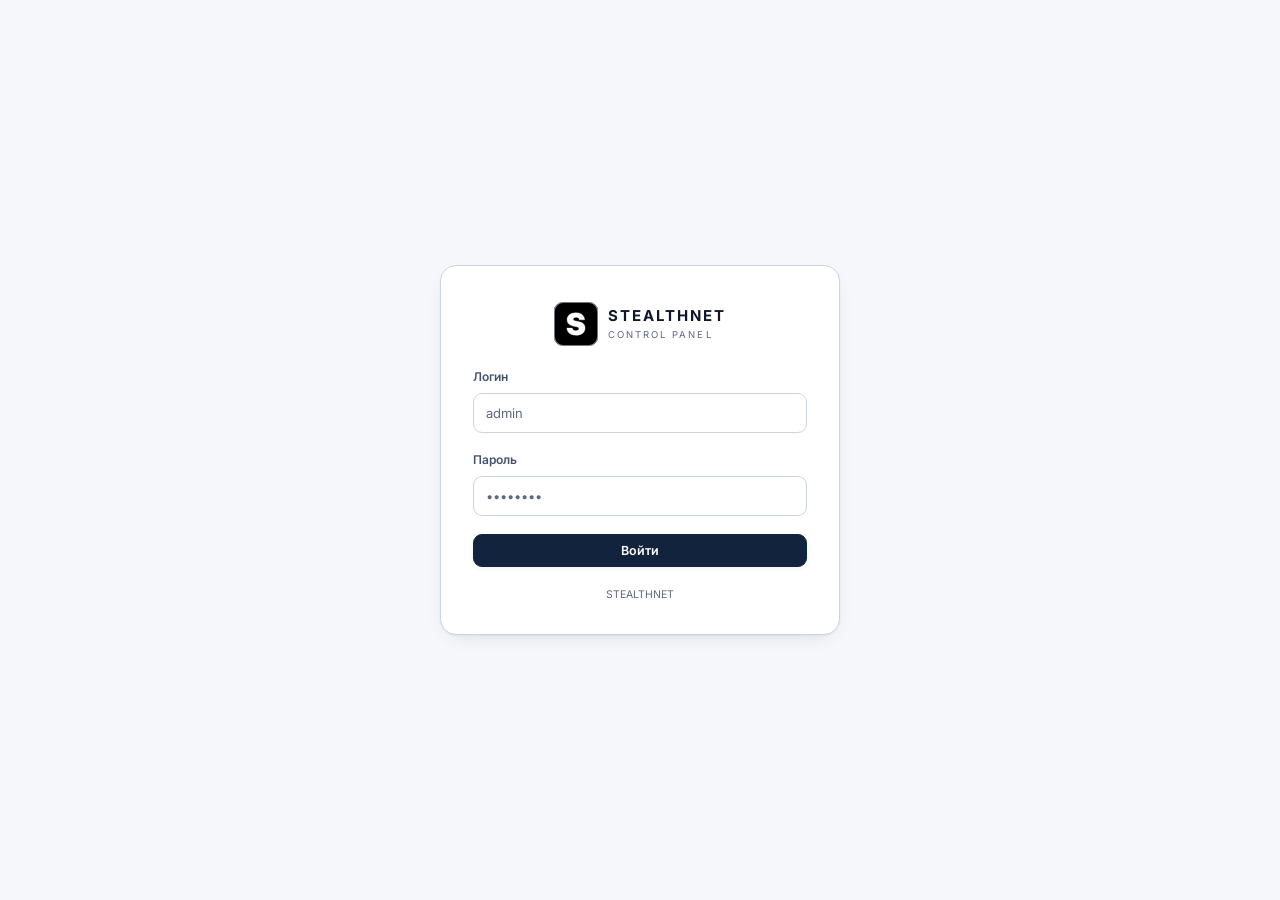
==== commit a7906d7d: "Fix panel stylesheet routing and repair installed Caddy configurations in v0.1.7" ====
--- a/web/index.html
+++ b/web/index.html
@@ -4,7 +4,7 @@
 <meta charset="utf-8">
 <meta name="viewport" content="width=device-width, initial-scale=1">
 <title>STEALTHNET — панель управления VPN</title>
-<link rel="stylesheet" href="app.css?v=20260913photos1">
+<link rel="stylesheet" href="app.css?v=20260913-v017">
 <link rel="stylesheet" href="nodes-console.css?v=20260913-v015-nodes">
 <link rel="stylesheet" href="panel-ui.css?v=20260913-languages2">
 <link rel="stylesheet" href="subscription-studio.css?v=20260913-languages2">
@@ -18,13 +18,13 @@
 <div class="toasts" id="toasts"></div>
 <div id="layers"></div>
 <script src="theme.js?v=20260913-languages2"></script>
-<script src="i18n.js?v=20260913-v010-profiles"></script>
+<script src="i18n.js?v=20260913-v017"></script>
 <script src="core.js?v=20260913-staff-delivery"></script>
 <script src="countries.js?v=20260913-languages2"></script>
 <script src="charts.js?v=20260913-languages2"></script>
 <script src="presets.js?v=20260913-languages2"></script>
 <script src="api.js?v=20260913photos1"></script>
-<script src="p-home.js?v=20260913-languages2"></script>
+<script src="p-home.js?v=20260913-v017"></script>
 <script src="p-sales.js?v=20260913photos1"></script>
 <script src="p-users.js?v=20260913-languages2"></script>
 <script src="p-infra.js?v=20260913-v010-profiles"></script>
